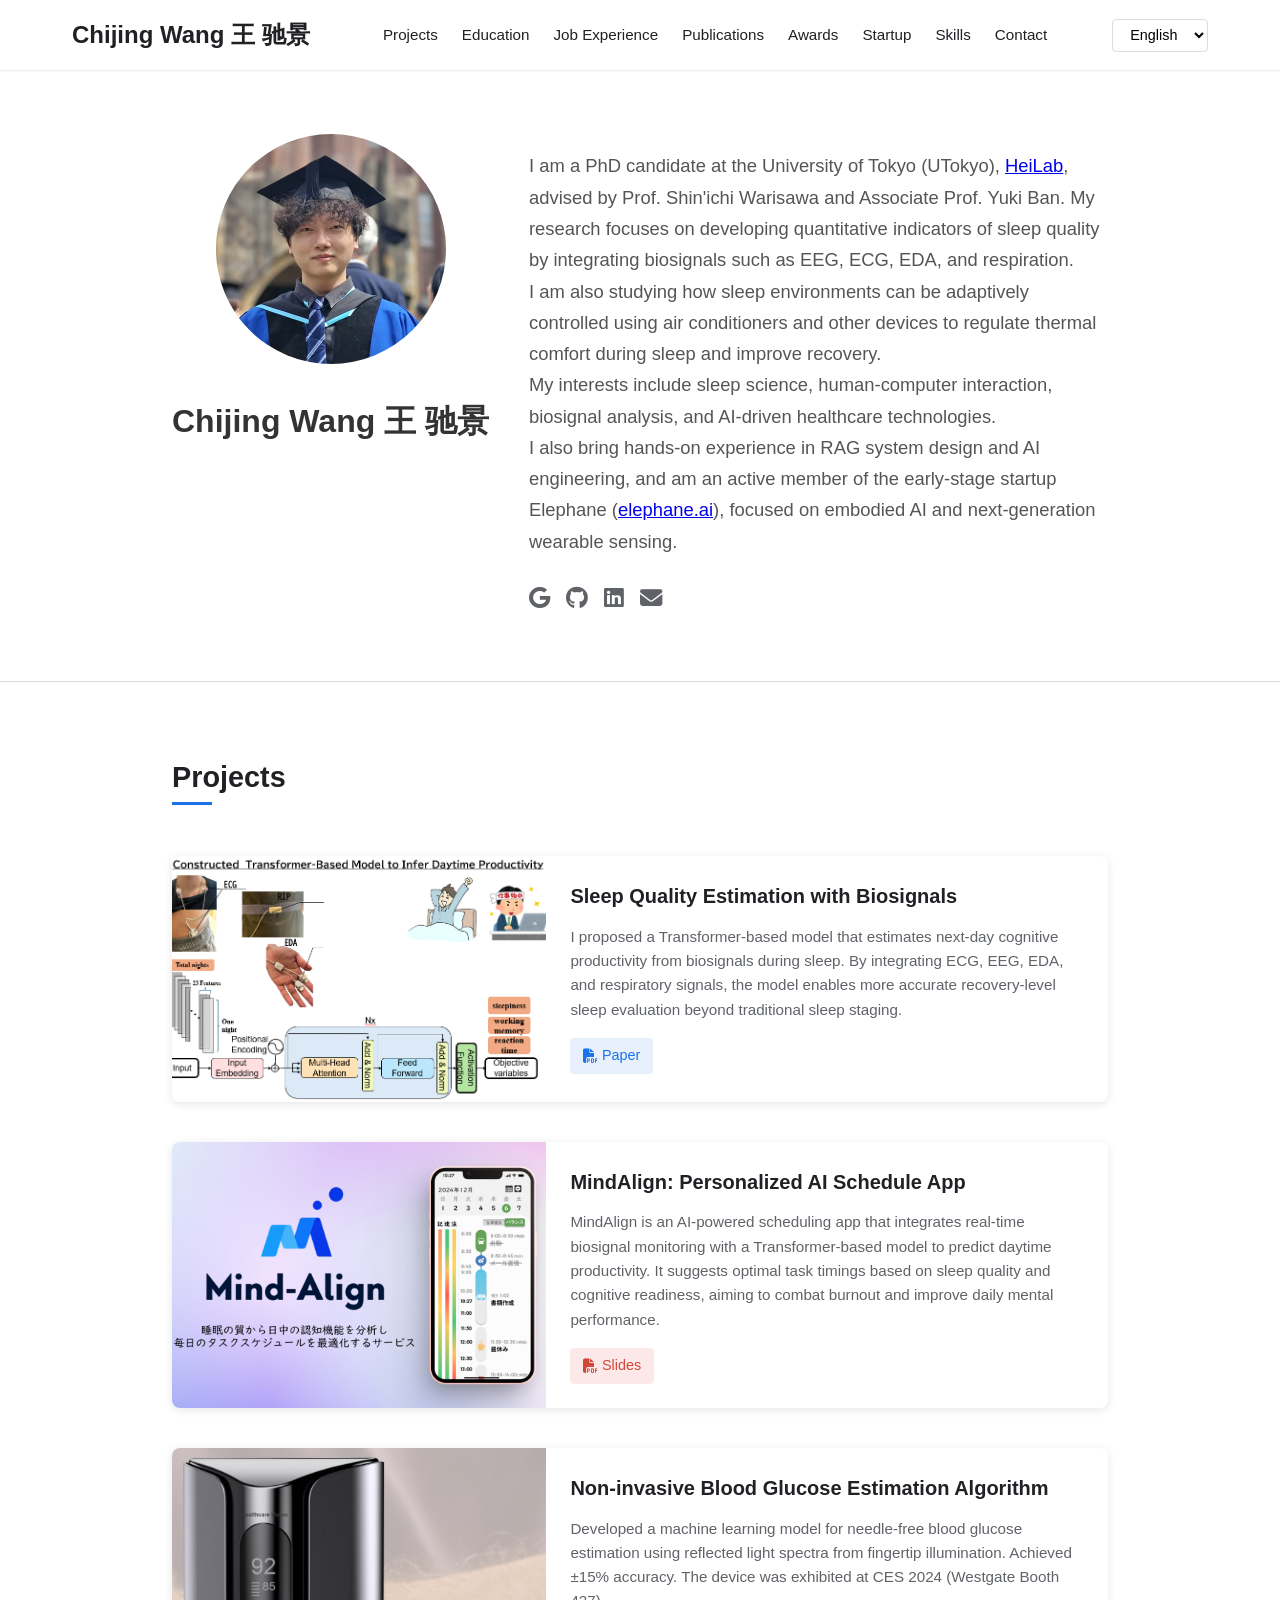
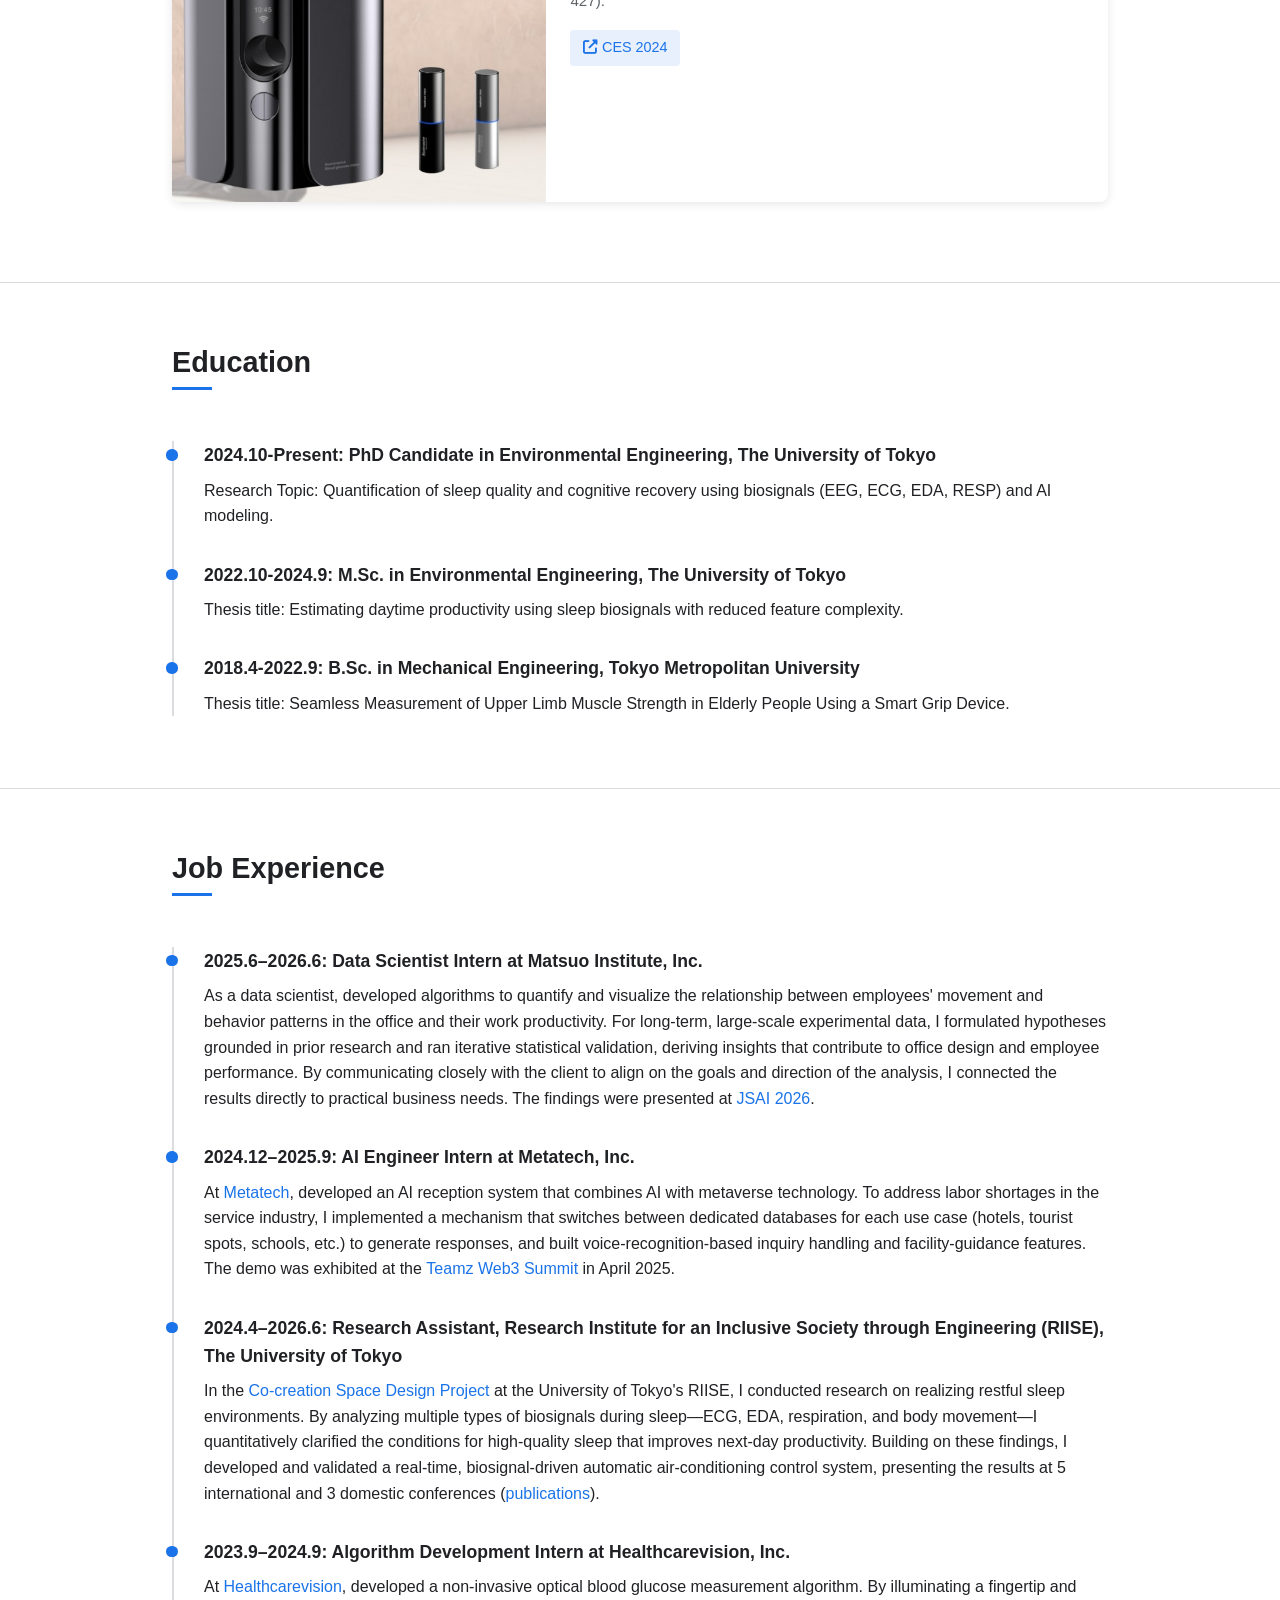
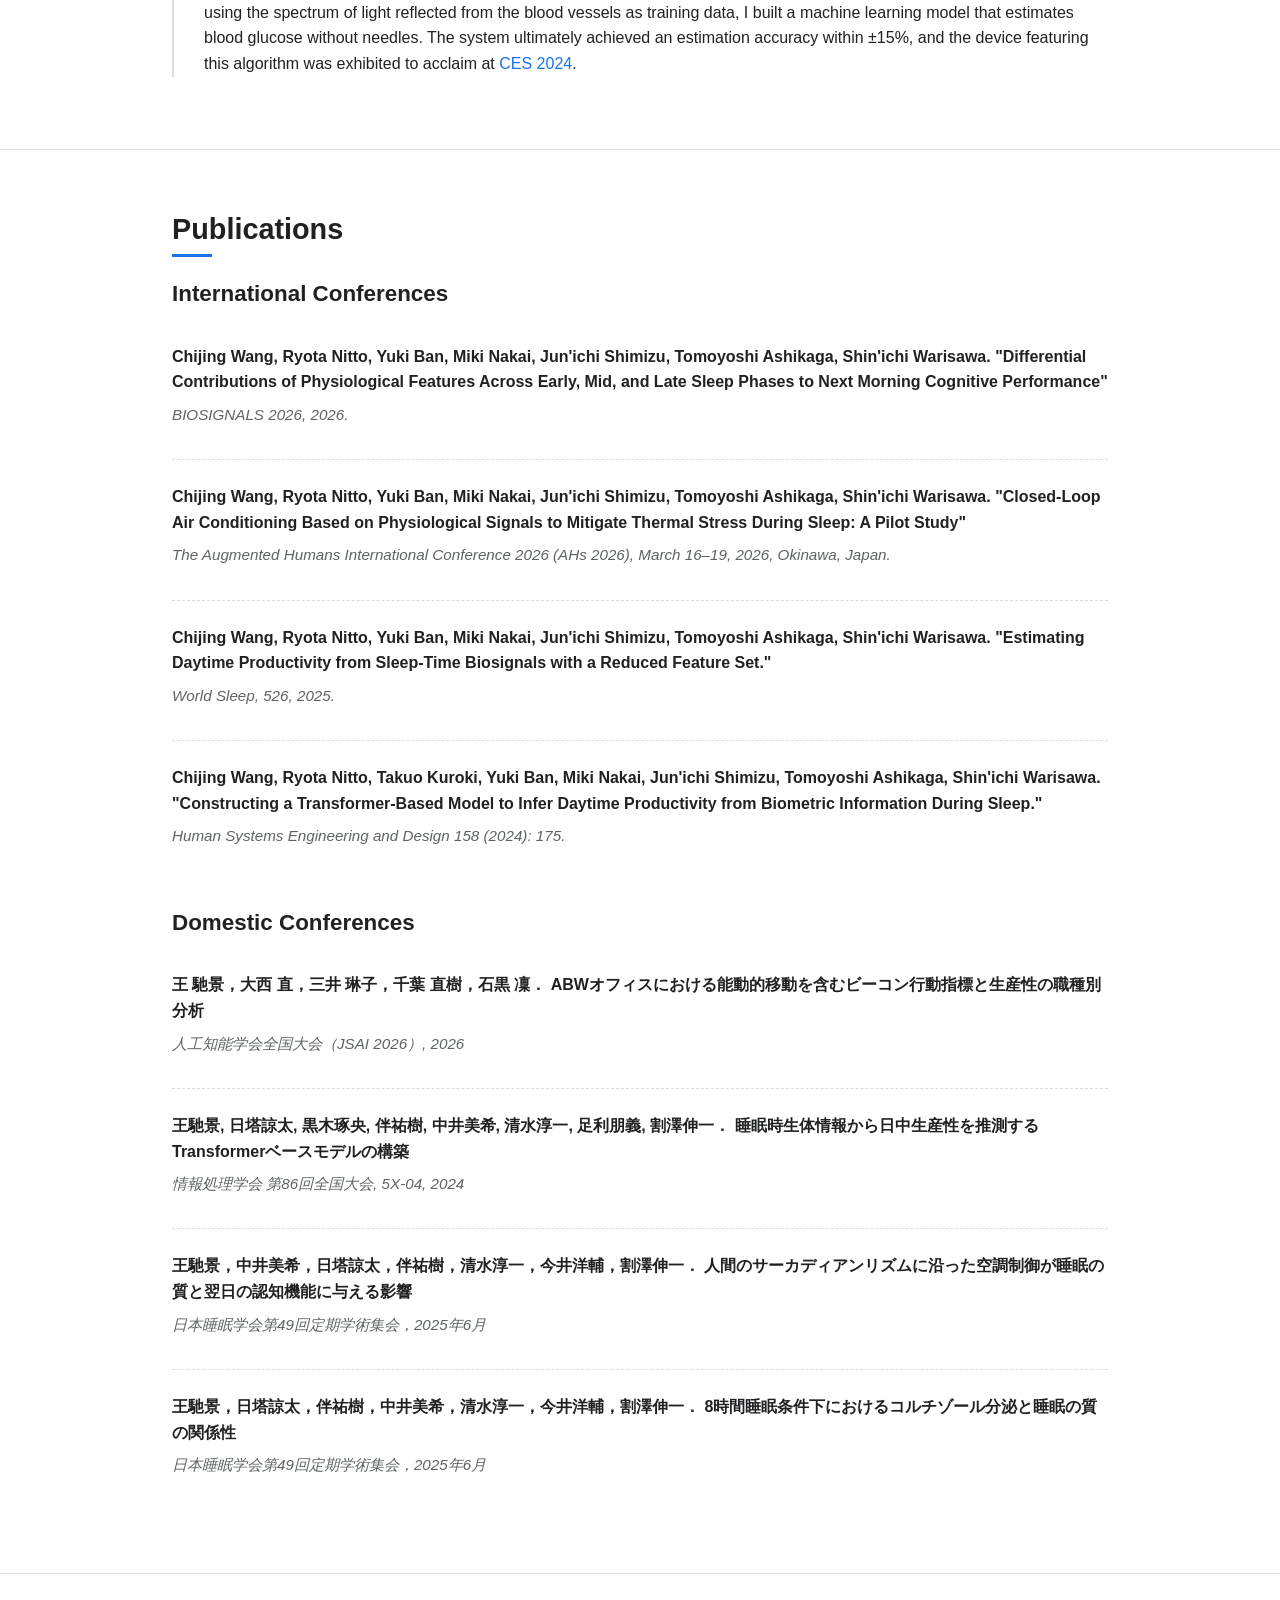
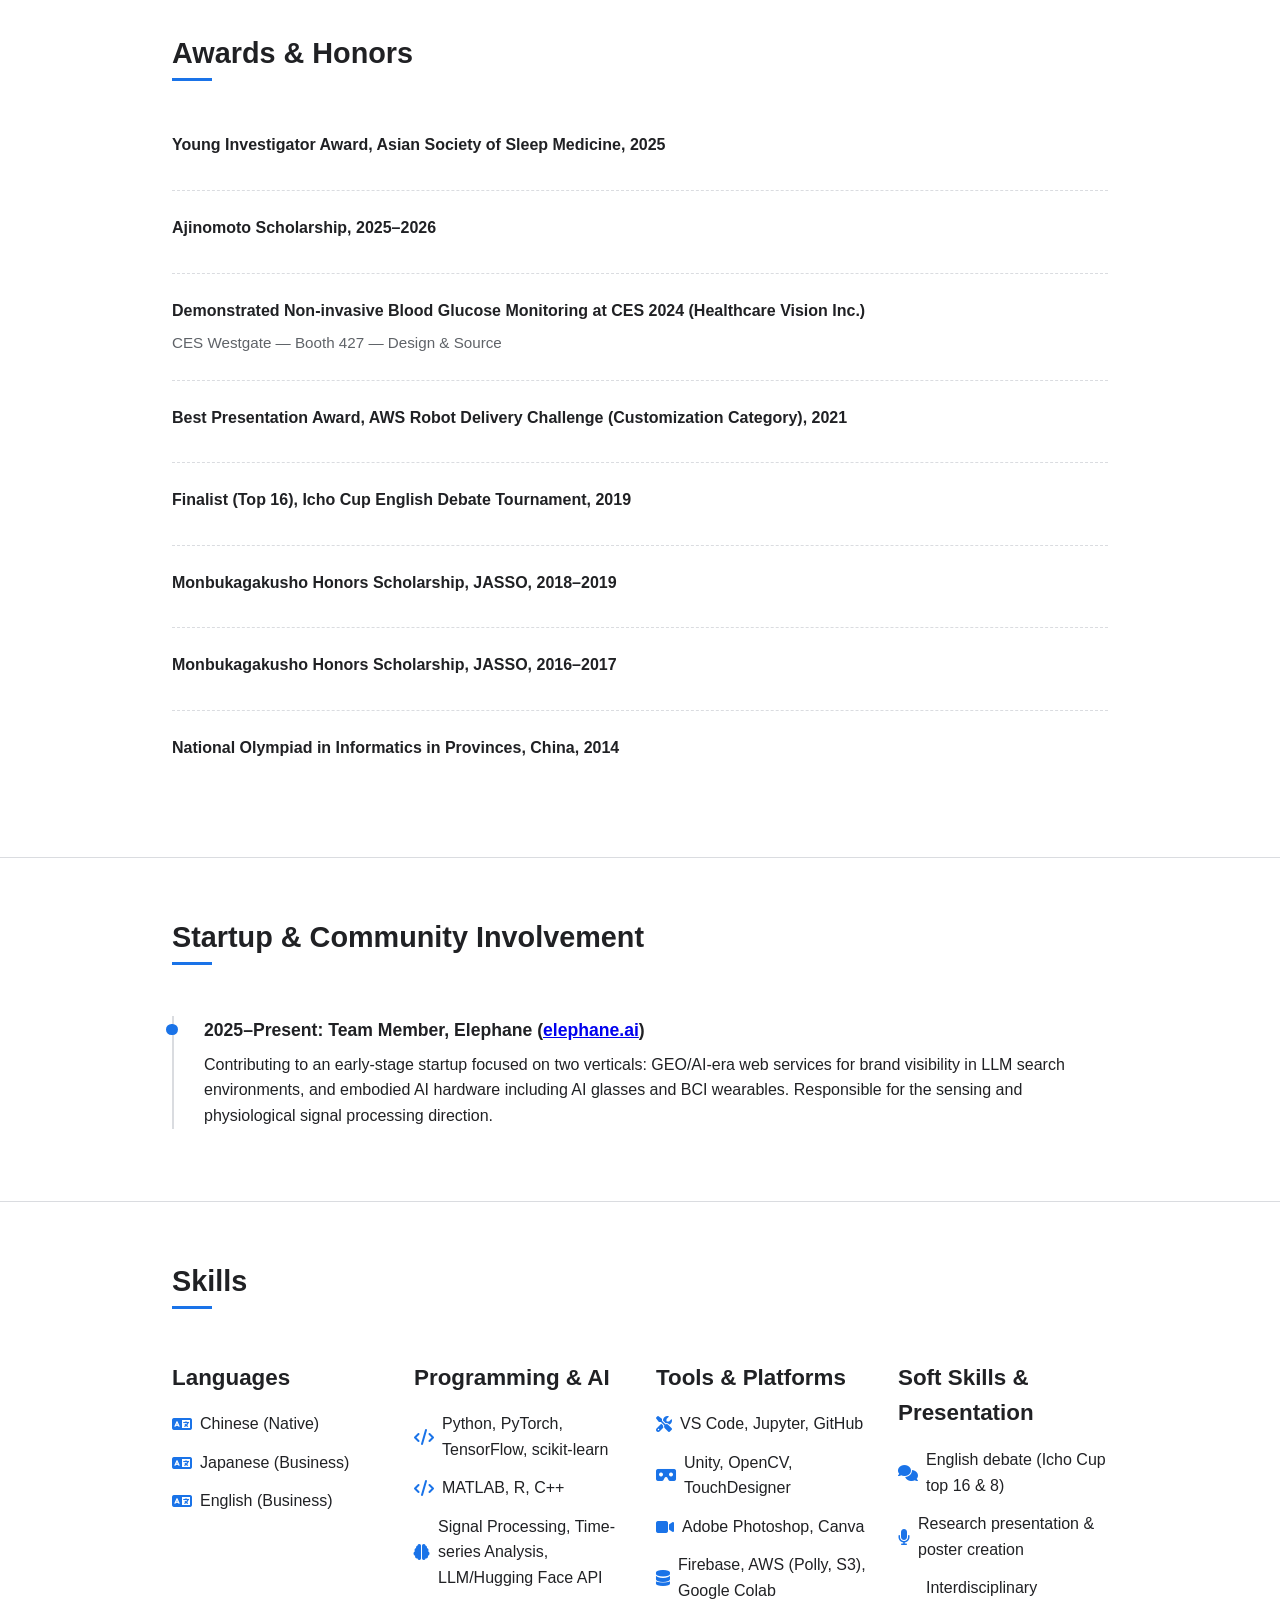
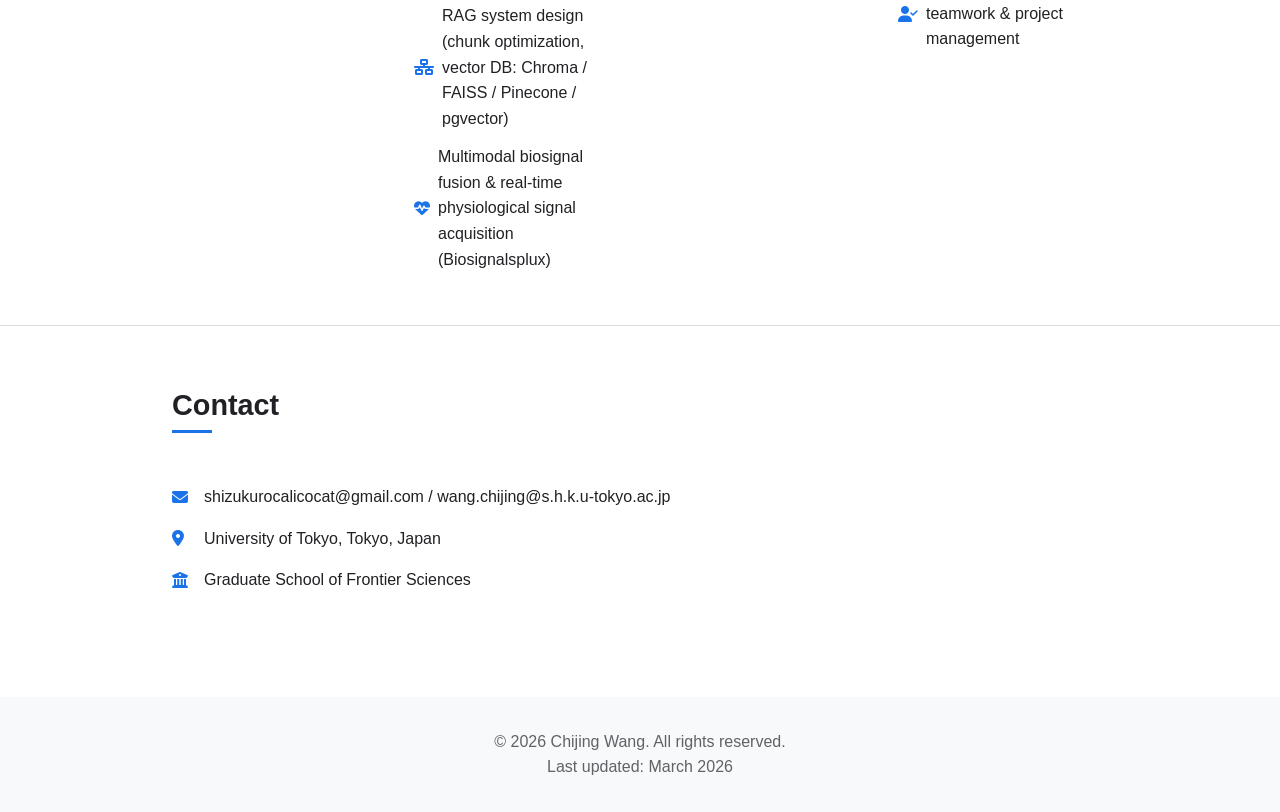
==== index.html @ e7a0add2 "Add analytics, Elephane involvement, and content updates - Add GoatCounter analytics script - Add El" ====
<!DOCTYPE html>
<html lang="en">
<head>
    <meta charset="UTF-8">
    <meta name="viewport" content="width=device-width, initial-scale=1.0">
    <title>Chijing Wang 王 驰景</title>
    <style>
        :root {
            --primary-color: #1a73e8; 
            --secondary-color: #f8f9fa;
            --text-color: #202124;
            --light-text: #5f6368;
            --border-color: #dadce0;
            --accent-color: #1967d2;
            --section-padding: 2.5rem 0;
            --card-shadow: 0 2px 10px rgba(0, 0, 0, 0.1);
        }
        
        * {
            box-sizing: border-box;
            margin: 0;
            padding: 0;
        }
        
        body {
            font-family: 'Segoe UI', Tahoma, Geneva, Verdana, sans-serif;
            line-height: 1.6;
            color: var(--text-color);
            background-color: #ffffff;
            display: flex;
            flex-direction: column;
        }
        header {
            background-color: white;
            box-shadow: 0 1px 2px rgba(0, 0, 0, 0.1);
            position: sticky;
            top: 0;
            z-index: 1000;
            width: 100%;
        }
        
        .header-container {
            display: flex;
            justify-content: space-between;
            align-items: center;
            padding: 1rem 2rem;
            max-width: 1200px;
            margin: 0 auto;
        }
        
        .logo {
            font-size: 1.5rem;
            font-weight: bold;
            color: var(--text-color);
            text-decoration: none;
        }
        
        .nav-links {
            display: flex;
            list-style: none;
        }
        
        .nav-links li {
            margin-left: 1.5rem;
        }
        
        .nav-links a {
            text-decoration: none;
            color: var(--text-color);
            font-weight: 500;
            transition: color 0.3s;
            font-size: 0.95rem;
        }
        
        .nav-links a:hover {
            color: var(--primary-color);
        }
        
        .container {
            max-width: 1000px;
            margin: 0 auto;
            padding: 0 2rem;
        }
        .hero {
            padding: 4rem 0;
            background-color: white;
            margin-bottom: 2rem;
        }
        
        .hero-container {
            display: flex;
            align-items: flex-start;
            gap: 40px;
        }
        
        .hero-left {
            display: flex;
            flex-direction: column;
            align-items: center;
        }
        
        .hero-image {
            width: 230px;
            height: 230px;
            border-radius: 50%;
            object-fit: cover;
            margin-bottom: 1.5rem;
        }
        
        .hero-name {
            font-size: 2rem;
            font-weight: bold;
            color: #333;
            margin-top: 0.5rem;
        }
        
        .hero-right {
            flex: 1;
            padding-top: 1rem;
        }
        
        .hero-text {
            font-size: 1.15rem;
            line-height: 1.7;
            color: #555;
            margin-bottom: 1.5rem;
        }
        
        .social-links {
            display: flex;
            list-style: none;
            margin-top: 1.5rem;
        }
        
        .social-links li {
            margin-right: 1rem;
        }
        
        .social-links a {
            color: var(--light-text);
            font-size: 1.4rem;
            transition: color 0.3s;
        }
        
        .social-links a:hover {
            color: var(--primary-color);
        }
        
        section {
            padding: var(--section-padding);
            margin-bottom: 1rem;
            border-bottom: 1px solid var(--border-color);
            display: block;
            width: 100%;
        }
        
        section:last-child {
            border-bottom: none;
        }
        
        h2 {
            font-size: 1.8rem;
            margin-bottom: 1.5rem;
            color: var(--text-color);
            position: relative;
            display: inline-block;
        }
        
        h2::after {
            content: '';
            position: absolute;
            left: 0;
            bottom: -5px;
            width: 40px;
            height: 3px;
            background-color: var(--primary-color);
        }
        
        h3 {
            font-size: 1.4rem;
            margin-bottom: 1rem;
            color: var(--text-color);
        }
        
        .project-container {
            margin-top: 2rem;
        }
        
        .project-card {
            display: flex;
            margin-bottom: 2.5rem;
            border-radius: 8px;
            overflow: hidden;
            box-shadow: var(--card-shadow);
            background-color: white;
            transition: transform 0.3s, box-shadow 0.3s;
        }
        
        .project-card:hover {
            transform: translateY(-5px);
            box-shadow: 0 5px 15px rgba(0, 0, 0, 0.15);
        }
        
        .project-img-container {
            flex: 0 0 40%;
        }
        
        .project-img {
            width: 100%;
            height: 100%;
            object-fit: cover;
        }
        
        .project-content {
            flex: 1;
            padding: 1.5rem;
        }
        
        .project-title {
            font-size: 1.25rem;
            font-weight: 600;
            margin-bottom: 0.8rem;
            color: var(--text-color);
        }
        
        .project-description {
            margin-bottom: 1rem;
            color: var(--light-text);
            font-size: 0.95rem;
            line-height: 1.6;
        }
        
        .project-links {
            margin-top: 1rem;
            display: flex;
            flex-wrap: wrap;
            gap: 0.8rem;
        }
        
        .project-link-btn {
            display: inline-flex;
            align-items: center;
            padding: 0.4rem 0.8rem;
            border-radius: 4px;
            text-decoration: none;
            font-size: 0.9rem;
            font-weight: 500;
            transition: background-color 0.3s;
        }
        
        .paper-btn {
            background-color: #e8f0fe;
            color: var(--primary-color);
        }
        
        .paper-btn:hover {
            background-color: #d2e3fc;
        }
        
        .video-btn {
            background-color: #fce8e8;
            color: #d14836;
        }
        
        .video-btn:hover {
            background-color: #fad2d2;
        }
        
        .talk-btn {
            background-color: #fff0e0;
            color: #f57c00;
        }
        
        .talk-btn:hover {
            background-color: #ffe0c2;
        }
        
        .project-link-btn i {
            margin-right: 0.3rem;
        }
        
        .timeline {
            position: relative;
            margin: 2rem 0;
        }
        
        .timeline::before {
            content: '';
            position: absolute;
            top: 0;
            left: 0;
            width: 2px;
            height: 100%;
            background-color: var(--border-color);
        }
        
        .timeline-item {
            position: relative;
            padding-left: 2rem;
            margin-bottom: 2rem;
        }
        
        .timeline-item::before {
            content: '';
            position: absolute;
            top: 0.5rem;
            left: -0.35rem;
            width: 0.7rem;
            height: 0.7rem;
            border-radius: 50%;
            background-color: var(--primary-color);
        }
        
        .timeline-degree {
            font-size: 1.1rem;
            font-weight: 600;
            margin-bottom: 0.5rem;
            color: var(--text-color);
        }

        .timeline-item p a {
            color: var(--primary-color);
            text-decoration: none;
            font-weight: 500;
            border-bottom: 1px solid transparent;
            transition: border-color 0.2s ease;
        }

        .timeline-item p a:hover {
            border-bottom-color: var(--primary-color);
        }

        .publications-container {
            margin-top: 2rem;
        }
        
        .publication-item {
            padding-bottom: 1.5rem;
            margin-bottom: 1.5rem;
            border-bottom: 1px dashed var(--border-color);
        }
        
        .publication-item:last-child {
            border-bottom: none;
        }
        
        .publication-title {
            font-weight: 600;
            margin-bottom: 0.5rem;
            color: var(--text-color);
        }
        
        .publication-authors {
            margin-bottom: 0.5rem;
            color: var(--light-text);
            font-size: 0.95rem;
        }
        
        .publication-journal {
            font-style: italic;
            margin-bottom: 0.5rem;
            color: var(--light-text);
            font-size: 0.95rem;
        }
        
        .publication-links a {
            display: inline-flex;
            align-items: center;
            color: var(--primary-color);
            text-decoration: none;
            font-size: 0.9rem;
            margin-right: 1rem;
        }
        
        .awards-container {
            margin-top: 2rem;
        }
        
        .award-item {
            padding-bottom: 1.5rem;
            margin-bottom: 1.5rem;
            border-bottom: 1px dashed var(--border-color);
        }
        
        .award-item:last-child {
            border-bottom: none;
        }
        
        .award-title {
            font-weight: 600;
            margin-bottom: 0.5rem;
            color: var(--text-color);
        }
        
        .award-description {
            color: var(--light-text);
            font-size: 0.95rem;
        }
        
        .skills-container {
            display: flex;
            flex-wrap: wrap;
            gap: 2rem;
            margin-top: 2rem;
        }
        
        .skill-category {
            flex: 1;
            min-width: 200px;
        }
        
        .skill-list {
            list-style: none;
        }
        
        .skill-list li {
            margin-bottom: 0.8rem;
            display: flex;
            align-items: center;
        }
        
        .skill-list i {
            color: var(--primary-color);
            margin-right: 0.5rem;
            font-size: 1rem;
        }
        
        .contact-content {
            display: flex;
            justify-content: flex-start;
            margin-top: 2rem;
        }
        
        .contact-info {
            flex: 1;
        }
        
        .contact-info ul {
            list-style: none;
        }
        
        .contact-info li {
            margin-bottom: 1rem;
            display: flex;
            align-items: center;
        }
        
        .contact-info i {
            width: 24px;
            color: var(--primary-color);
            margin-right: 0.5rem;
        }
        
        .visitor-counter {
            margin-top: 3rem;
            text-align: center;
        }
        
        .visitor-counter h3 {
            margin-bottom: 1rem;
            color: var(--text-color);
        }
        
        #clustrmaps-widget-container {
            transform: scale(0.7);
            transform-origin: center top;
            margin: 0 auto;
            max-width: 300px;
        }
        
        footer {
            background-color: var(--secondary-color);
            padding: 2rem 0;
            text-align: center;
            color: var(--light-text);
            margin-top: 2rem;
        }
        
        .back-to-top {
            position: fixed;
            bottom: 2rem;
            right: 2rem;
            background-color: var(--primary-color);
            color: white;
            width: 40px;
            height: 40px;
            border-radius: 50%;
            display: flex;
            align-items: center;
            justify-content: center;
            text-decoration: none;
            transition: background-color 0.3s;
            opacity: 0;
            visibility: hidden;
        }
        
        .back-to-top.visible {
            opacity: 1;
            visibility: visible;
        }
        
        .back-to-top:hover {
            background-color: var(--accent-color);
        }
        
        .language-switcher {
            margin-left: 1rem;
        }
        
        .language-switcher select {
            padding: 0.4rem 0.8rem;
            border-radius: 4px;
            border: 1px solid var(--border-color);
            background-color: white;
            font-size: 0.9rem;
            outline: none;
        }
        
        [lang="zh"] {
            display: none;
        }
        
        [lang="ja"] {
            display: none;
        }
        
        .lang-zh [lang="en"] {
            display: none;
        }
        
        .lang-zh [lang="ja"] {
            display: none;
        }
        
        .lang-zh [lang="zh"] {
            display: block;
        }
        
        .lang-ja [lang="en"] {
            display: none;
        }
        
        .lang-ja [lang="zh"] {
            display: none;
        }
        
        .lang-ja [lang="ja"] {
            display: block;
        }
        
        @media (max-width: 768px) {
            .header-container {
                flex-direction: column;
                padding: 1rem;
            }
            
            .nav-links {
                margin-top: 1rem;
                flex-wrap: wrap;
                justify-content: center;
            }
            
            .nav-links li {
                margin: 0.3rem 0.5rem;
            }
            
            .hero-container {
                flex-direction: column;
                align-items: center;
            }
            
            .hero-right {
                text-align: center;
            }
            
            .social-links {
                justify-content: center;
            }
            
            .project-card {
                flex-direction: column;
            }
            
            .project-img-container {
                flex: 0 0 auto;
                height: 200px;
            }
            
            .timeline::before {
                left: 0.5rem;
            }
            
            .timeline-item {
                padding-left: 1.5rem;
            }
            
            .skills-container {
                flex-direction: column;
            }
            
            .language-switcher {
                margin-top: 1rem;
            }
        }
    </style>
    <link rel="stylesheet" href="https://cdnjs.cloudflare.com/ajax/libs/font-awesome/6.4.0/css/all.min.css">
</head>
<body>
    <header>
        <div class="header-container">
            <a href="#" class="logo">Chijing Wang 王 驰景</a>
            <ul class="nav-links">
                <li><a href="#projects" lang="en">Projects</a><a href="#projects" lang="ja">研究プロジェクト</a><a href="#projects" lang="zh">研究项目</a></li>
                <li><a href="#education" lang="en">Education</a><a href="#education" lang="ja">教育</a><a href="#education" lang="zh">教育背景</a></li>
                <li><a href="#job" lang="en">Job Experience</a><a href="#job" lang="ja">職歴</a><a href="#job" lang="zh">工作经历</a></li>
                <li><a href="#publications" lang="en">Publications</a><a href="#publications" lang="ja">発表</a><a href="#publications" lang="zh">发表论文</a></li>
                <li><a href="#awards" lang="en">Awards</a><a href="#awards" lang="ja">受賞歴</a><a href="#awards" lang="zh">获奖荣誉</a></li>
                <li><a href="#startup" lang="en">Startup</a><a href="#startup" lang="ja">スタートアップ</a><a href="#startup" lang="zh">创业</a></li>
                <li><a href="#skills" lang="en">Skills</a><a href="#skills" lang="ja">スキル</a><a href="#skills" lang="zh">技能</a></li>
                <li><a href="#contact" lang="en">Contact</a><a href="#contact" lang="ja">連絡先</a><a href="#contact" lang="zh">联系方式</a></li>            
            </ul>
            <div class="language-switcher">
                <select id="langSelect">
                    <option value="en">English</option>
                    <option value="ja">日本語</option>
                    <option value="zh">中文</option>
                </select>
            </div>
        </div>
    </header>
    
    <main>
        <section class="hero">
            <div class="container">
                <div class="hero-container">
                    <div class="hero-left">
                        <img src="self.jpg" alt="Chijing Wang" class="hero-image">
                        <div class="hero-name">Chijing Wang 王 驰景</div>
                    </div>
                    <div class="hero-right">
                        <div class="hero-text" lang="en">
                            <p>I am a PhD candidate at the University of Tokyo (UTokyo), <a href="https://www.lhei.k.u-tokyo.ac.jp/#top" style="text-decoration: underline;">HeiLab</a>, advised by Prof. Shin'ichi Warisawa and Associate Prof. Yuki Ban. My research focuses on developing quantitative indicators of sleep quality by integrating biosignals such as EEG, ECG, EDA, and respiration.</p>
                            <p>I am also studying how sleep environments can be adaptively controlled using air conditioners and other devices to regulate thermal comfort during sleep and improve recovery.</p>
                            <p>My interests include sleep science, human-computer interaction, biosignal analysis, and AI-driven healthcare technologies.</p>
                            <p>I also bring hands-on experience in RAG system design and AI engineering, and am an active member of the early-stage startup Elephane (<a href="https://elephane.ai" target="_blank">elephane.ai</a>), focused on embodied AI and next-generation wearable sensing.</p>
                        </div>
                        
                        <div class="hero-text" lang="ja">
                            <p>東京大学大学院の博士課程に在籍しており，割澤伸一教授の指導のもと，脳波・心電・皮膚電位・呼吸などの生体情報を用いた睡眠の質の定量評価指標の開発に取り組んでいます．</p>
                            <p>加えて，睡眠中の温熱快適性と回復を高めることを目的として，空調などの睡眠環境機器を用いた適応的な睡眠環境制御についても研究しています．</p>
                            <p>研究分野：睡眠科学，ヒューマンコンピュータインタラクション，生体信号解析，AI医療技術</p>
                            <p>RAGシステムの設計・実装やAIエンジニアリングの実務経験も持ち、具身AIと次世代ウェアラブルセンシングに取り組むスタートアップElephane（<a href="https://elephane.ai" target="_blank">elephane.ai</a>）のチームメンバーとして活動しています。</p>
                        </div>
                        
                        <div class="hero-text" lang="zh">
                            <p>我是东京大学博士生，在割澤伸一教授指导下进行研究。我的研究旨在通过脑电、心电、皮肤电反应与呼吸等多模态生理信号，开发用于量化睡眠质量的指标。</p>
                            <p>此外，我也在研究如何利用空调等睡眠环境设备，对睡眠过程中的热舒适环境进行自适应调节，从而改善睡眠质量与恢复效果。</p>
                            <p>研究方向包括睡眠科学、人机交互、生物信号分析，以及AI在医疗健康领域的应用。</p>
                            <p>我同时具备RAG系统设计与AI工程的实践经验，并作为团队成员参与具身AI与新一代可穿戴感知方向的初创公司Elephane（<a href="https://elephane.ai" target="_blank">elephane.ai</a>）的早期建设。</p>
                        </div>
                        
                        <ul class="social-links">
                            <li><a href="https://scholar.google.com/citations?user=DMzbiOwAAAAJ&hl=ja"><i class="fab fa-google"></i></a></li>
                            <li><a href="https://github.com/ChijingWang"><i class="fab fa-github"></i></a></li>
                            <li><a href="https://www.linkedin.com/in/%E9%A6%B3%E6%99%AF-%E7%8E%8B-58b942285/"><i class="fab fa-linkedin"></i></a></li>
                            <li><a href="mailto:shizukurocalicocat@gmail.com"><i class="fas fa-envelope"></i></a></li>
                        </ul>
                    </div>
                </div>
            </div>
        </section>
        
        <section id="projects">
            <div class="container">
                <h2 lang="en">Projects</h2>
                <h2 lang="ja">研究プロジェクト</h2>
                <h2 lang="zh">研究项目</h2>
                
                <div class="project-container">
                    <div class="project-card">
                        <div class="project-img-container">
                            <img src="Sleep model.png" alt="Sleep Quality Estimation" class="project-img">
                        </div>
                        <div class="project-content">
                            <div class="project-title" lang="en">Sleep Quality Estimation with Biosignals</div>
                            <div class="project-title" lang="ja">生体信号を用いた睡眠の質推定</div>
                            <div class="project-title" lang="zh">基于生理信号的睡眠质量推定</div>
                            <div class="project-description" lang="en">
                                I proposed a Transformer-based model that estimates next-day cognitive productivity from biosignals during sleep. By integrating ECG, EEG, EDA, and respiratory signals, the model enables more accurate recovery-level sleep evaluation beyond traditional sleep staging.
                            </div>
                            <div class="project-description" lang="ja">
                                睡眠中のECG、EEG、EDA、呼吸信号を統合し、翌日の認知的生産性を予測するTransformerベースのモデルを提案しました。このモデルにより、従来の睡眠ステージ判定を超えた、より正確な回復レベルの睡眠評価が可能になります。
                            </div>
                            <div class="project-description" lang="zh">
                                我提出了一种基于Transformer的模型，利用睡眠期间记录的ECG、EEG、EDA和呼吸信号，来预测次日的认知生产力，从而实现比传统睡眠分期更精确的恢复程度评估。
                            </div>
                            <div class="project-links">
                                <a href="https://openaccess.cms-conferences.org/publications/book/978-1-964867-34-2/article/978-1-964867-34-2_18" class="project-link-btn paper-btn">
                                    <i class="fas fa-file-pdf"></i> <span lang="en">Paper</span><span lang="ja">論文</span><span lang="zh">论文</span>
                                </a>
                            </div>
                        </div>
                    </div>
                    
                    <div class="project-card">
                        <div class="project-img-container">
                            <img src="mind Align.png" alt="MindAlign App" class="project-img">
                        </div>
                        <div class="project-content">
                            <div class="project-title" lang="en">MindAlign: Personalized AI Schedule App</div>
                            <div class="project-title" lang="ja">MindAlign：パーソナライズAIスケジュールアプリ</div>
                            <div class="project-title" lang="zh">MindAlign：个性化 AI 日程管理应用</div>
                            <div class="project-description" lang="en">
                                MindAlign is an AI-powered scheduling app that integrates real-time biosignal monitoring with a Transformer-based model to predict daytime productivity. It suggests optimal task timings based on sleep quality and cognitive readiness, aiming to combat burnout and improve daily mental performance.
                            </div>
                            <div class="project-description" lang="ja">
                                MindAlignは、リアルタイムの生体データと睡眠の質に基づいて、タスクの最適なタイミングを提案するAIスケジュールアプリです。Transformerモデルにより、集中力・記憶力・反応速度などの変化を予測し、バーンアウト防止と日中のパフォーマンス向上を目指します。
                            </div>
                            <div class="project-description" lang="zh">
                                MindAlign 是一款结合实时生理信号监测与 Transformer 模型的智能日程管理应用。通过预测白天的认知表现，帮助用户根据睡眠质量安排最合适的任务时段，有效缓解过劳问题，并提升每日的工作效率与心理状态。
                            </div>
                            <div class="project-links">
                                <a href="https://www.canva.com/design/DAGTQ9t61QY/YfechPAbWa7xj7GAlExYrg/view?utm_content=DAGTQ9t61QY&utm_campaign=designshare&utm_medium=link&utm_source=viewer" class="project-link-btn video-btn" target="_blank">
                                    <i class="fas fa-file-pdf"></i> <span lang="en">Slides</span><span lang="ja">スライド</span><span lang="zh">展示</span>
                                </a>
                            </div>
                        </div>
                    </div>

                    <div class="project-card">
                        <div class="project-img-container">
                            <img src="healthcarevision.png" alt="Blood Glucose Monitoring" class="project-img">
                        </div>
                        <div class="project-content">
                            <div class="project-title" lang="en">Non-invasive Blood Glucose Estimation Algorithm</div>
                            <div class="project-title" lang="ja">非侵襲型血糖値推定アルゴリズム</div>
                            <div class="project-title" lang="zh">非侵入式血糖估计算法</div>
                            <div class="project-description" lang="en">
                                Developed a machine learning model for needle-free blood glucose estimation using reflected light spectra from fingertip illumination. Achieved ±15% accuracy. The device was exhibited at CES 2024 (Westgate Booth 427).
                            </div>
                            <div class="project-description" lang="ja">
                                指先への光照射により得られた反射光スペクトルを用いた針不要の血糖値推定機械学習モデルを開発しました。推定精度±15%以内を達成し、このデバイスはCES 2024（Westgateブース427）にて展示されました。
                            </div>
                            <div class="project-description" lang="zh">
                                开发了一种利用手指照射反射光谱进行无针血糖估计的机器学习模型，达到±15%的估计精度。该设备在CES 2024（Westgate展位427）上展出。
                            </div>
                            <div class="project-links">
                                <a href="https://www.medicaldesignandoutsourcing.com/ces-2024-medical-technologies-you-need-to-know/" class="project-link-btn paper-btn" target="_blank">
                                    <i class="fas fa-external-link-alt"></i> <span lang="en">CES 2024</span><span lang="ja">CES 2024</span><span lang="zh">CES 2024</span>
                                </a>
                            </div>
                        </div>
                    </div>
                </div>
            </div>
        </section>

        <section id="education">
            <div class="container">
                <h2 lang="en">Education</h2>
                <h2 lang="ja">学歴</h2>
                <h2 lang="zh">教育背景</h2>

                <div class="timeline">
                    <div class="timeline-item">
                        <div class="timeline-degree" lang="en">2024.10-Present: PhD Candidate in Environmental Engineering, The University of Tokyo</div>
                        <div class="timeline-degree" lang="ja">2024.10-現在: 博士後期課程、環境工学、東京大学</div>
                        <div class="timeline-degree" lang="zh">2024.10-至今: 博士在读，环境工程，东京大学</div>
                        <p lang="en">Research Topic: Quantification of sleep quality and cognitive recovery using biosignals (EEG, ECG, EDA, RESP) and AI modeling.</p>
                        <p lang="ja">研究テーマ：睡眠中の生体信号（脳波・心電・皮膚電位・呼吸）を用いた心身回復の可視化とAIモデルによる睡眠質の定量化。</p>
                        <p lang="zh">研究方向：利用生理信号（脑电、心电、皮肤电、呼吸）与AI建模对睡眠质量与心身恢复进行定量研究。</p>
                    </div>
                    
                    <div class="timeline-item">
                        <div class="timeline-degree" lang="en">2022.10-2024.9: M.Sc. in Environmental Engineering, The University of Tokyo</div>
                        <div class="timeline-degree" lang="ja">2022.10-2024.9: 修士、環境工学、東京大学</div>
                        <div class="timeline-degree" lang="zh">2022.10-2024.9: 硕士，环境工程，东京大学</div>
                        <p lang="en">Thesis title: Estimating daytime productivity using sleep biosignals with reduced feature complexity.</p>
                        <p lang="ja">論文タイトル：特徴量数を削減した睡眠時生体情報による日中生産性の推定。</p>
                        <p lang="zh">论文题目：基于特征量简化的睡眠生理信号预测日间生产力。</p>
                    </div>
                    
                    <div class="timeline-item">
                        <div class="timeline-degree" lang="en">2018.4-2022.9: B.Sc. in Mechanical Engineering, Tokyo Metropolitan University</div>
                        <div class="timeline-degree" lang="ja">2018.4-2022.9: 学士、機械工学、東京都立大学</div>
                        <div class="timeline-degree" lang="zh">2018.4-2022.9: 学士，机械工程，东京都立大学</div>
                        <p lang="en">Thesis title: Seamless Measurement of Upper Limb Muscle Strength in Elderly People Using a Smart Grip Device.</p>
                        <p lang="ja">卒業論文：スマートハンドルデバイスを用いた高齢者の上肢筋力のシームレスな測定手法。</p>
                        <p lang="zh">毕业论文：基于智能手柄设备的老年人上肢肌肉力量无缝测量方法研究。</p>
                    </div>
                </div>
            </div>
        </section>

        <section id="job">
            <div class="container">
                <h2 lang="en">Job Experience</h2>
                <h2 lang="ja">職歴</h2>
                <h2 lang="zh">工作经历</h2>

                <div class="timeline">

                    <div class="timeline-item">
                        <div class="timeline-degree" lang="en">2025.6–2026.6: Data Scientist Intern at Matsuo Institute, Inc.</div>
                        <div class="timeline-degree" lang="ja">2025.6–2026.6: 株式会社松尾研究所 データサイエンティスト インターン</div>
                        <div class="timeline-degree" lang="zh">2025.6–2026.6：松尾研究所 数据科学家 实习生</div>
                        <p lang="en">As a data scientist, developed algorithms to quantify and visualize the relationship between employees' movement and behavior patterns in the office and their work productivity. For long-term, large-scale experimental data, I formulated hypotheses grounded in prior research and ran iterative statistical validation, deriving insights that contribute to office design and employee performance. By communicating closely with the client to align on the goals and direction of the analysis, I connected the results directly to practical business needs. The findings were presented at <a href="https://pub.confit.atlas.jp/ja/event/jsai2026/presentation/1F5-OS-10c-02" target="_blank">JSAI 2026</a>.</p>
                        <p lang="ja">株式会社松尾研究所にて、データサイエンティストとして、オフィス内の従業員の移動・行動パターンと業務生産性の関係を定量化・可視化するアルゴリズムの開発に従事しました。長期間・大規模な実験データに対して先行研究をもとに仮説を立案し、統計的検証を繰り返すことで、オフィス設計および従業員のパフォーマンス向上に貢献する知見を導出しました。クライアントと密にコミュニケーションを取り、分析の目的・方向性について認識を合わせながら進めることで、成果を実務ニーズに直結させました。成果は<a href="https://pub.confit.atlas.jp/ja/event/jsai2026/presentation/1F5-OS-10c-02" target="_blank">JSAI2026</a>にて発表しました。</p>
                        <p lang="zh">在株式会社松尾研究所担任数据科学家，从事将办公室内员工的移动·行为模式与工作生产力关系进行量化与可视化的算法开发。针对长期、大规模的实验数据，基于先行研究提出假设并反复进行统计验证，导出有助于办公空间设计与员工绩效提升的洞见。通过与客户密切沟通、对齐分析的目的与方向，使成果直接对接实务需求。成果在 <a href="https://pub.confit.atlas.jp/ja/event/jsai2026/presentation/1F5-OS-10c-02" target="_blank">JSAI2026</a> 上发表。</p>
                    </div>

                    <div class="timeline-item">
                        <div class="timeline-degree" lang="en">2024.12–2025.9: AI Engineer Intern at Metatech, Inc.</div>
                        <div class="timeline-degree" lang="ja">2024.12–2025.9: 株式会社metatech AIエンジニア インターン</div>
                        <div class="timeline-degree" lang="zh">2024.12–2025.9：metatech AI工程师 实习生</div>
                        <p lang="en">At <a href="https://www.metatechjp.com/" target="_blank">Metatech</a>, developed an AI reception system that combines AI with metaverse technology. To address labor shortages in the service industry, I implemented a mechanism that switches between dedicated databases for each use case (hotels, tourist spots, schools, etc.) to generate responses, and built voice-recognition-based inquiry handling and facility-guidance features. The demo was exhibited at the <a href="https://web3.teamz.co.jp/teamz-web3-summit-2025-shutten-sha" target="_blank">Teamz Web3 Summit</a> in April 2025.</p>
                        <p lang="ja"><a href="https://www.metatechjp.com/" target="_blank">株式会社metatech</a>にて、AIとメタバース技術を組み合わせたAIレセプション（AI受付システム）の開発に取り組みました。サービス業界における人手不足に対応するため、利用シーン（ホテル・観光地・学校など）ごとに専用データベースを切り替えて応答する仕組みを実装し、音声認識による問い合わせ対応・施設案内機能を構築しました。デモ版は2025年4月の<a href="https://web3.teamz.co.jp/teamz-web3-summit-2025-shutten-sha" target="_blank">Teamz Web3 Summit</a>にて展示しました。</p>
                        <p lang="zh">在 <a href="https://www.metatechjp.com/" target="_blank">metatech</a> 从事结合AI与元宇宙技术的AI接待系统（AI前台）开发。为应对服务行业的人手短缺，实现了按使用场景（酒店、景区、学校等）切换专用数据库进行应答的机制，并构建了基于语音识别的咨询应答与设施引导功能。演示版于2025年4月的 <a href="https://web3.teamz.co.jp/teamz-web3-summit-2025-shutten-sha" target="_blank">Teamz Web3 Summit</a> 展出。</p>
                    </div>

                    <div class="timeline-item">
                        <div class="timeline-degree" lang="en">2024.4–2026.6: Research Assistant, Research Institute for an Inclusive Society through Engineering (RIISE), The University of Tokyo</div>
                        <div class="timeline-degree" lang="ja">2024.4–2026.6: 東京大学 インクルーシブ工学連携研究機構（RIISE）共創空間デザインプロジェクト 研究補佐</div>
                        <div class="timeline-degree" lang="zh">2024.4–2026.6：东京大学 包容性工学协同研究机构（RIISE）「共创空间设计」项目 研究助理</div>
                        <p lang="en">In the <a href="https://www.riise.u-tokyo.ac.jp/research_programs/sdc/" target="_blank">Co-creation Space Design Project</a> at the University of Tokyo's RIISE, I conducted research on realizing restful sleep environments. By analyzing multiple types of biosignals during sleep—ECG, EDA, respiration, and body movement—I quantitatively clarified the conditions for high-quality sleep that improves next-day productivity. Building on these findings, I developed and validated a real-time, biosignal-driven automatic air-conditioning control system, presenting the results at 5 international and 3 domestic conferences (<a href="https://www.riise.u-tokyo.ac.jp/research_programs/sdc/publications" target="_blank">publications</a>).</p>
                        <p lang="ja">東京大学 インクルーシブ工学連携研究機構（RIISE）<a href="https://www.riise.u-tokyo.ac.jp/research_programs/sdc/" target="_blank">共創空間デザインプロジェクト</a>にて、研究補佐として快眠環境の実現に関する研究に従事しました。睡眠中の心電・皮膚電位・呼吸・体動といった多種類の生体信号を解析し、翌日の生産性向上につながる良質な睡眠の条件を定量的に解明しました。さらに、その知見に基づいてリアルタイム生体情報を用いたエアコン自動制御システムを構築・効果検証し、国際学会5件・国内学会3件にて成果を<a href="https://www.riise.u-tokyo.ac.jp/research_programs/sdc/publications" target="_blank">発表</a>しました。</p>
                        <p lang="zh">在东京大学 包容性工学协同研究机构（RIISE）<a href="https://www.riise.u-tokyo.ac.jp/research_programs/sdc/" target="_blank">「共创空间设计」项目</a>中担任研究助理，从事舒适睡眠环境实现的研究。通过分析睡眠中的心电、皮肤电位、呼吸、体动等多种生理信号，定量阐明了有助于提升次日生产力的优质睡眠条件。并基于这些发现构建并验证了利用实时生理信息的空调自动控制系统，成果在5场国际会议与3场国内会议上<a href="https://www.riise.u-tokyo.ac.jp/research_programs/sdc/publications" target="_blank">发表</a>。</p>
                    </div>

                    <div class="timeline-item">
                        <div class="timeline-degree" lang="en">2023.9–2024.9: Algorithm Development Intern at Healthcarevision, Inc.</div>
                        <div class="timeline-degree" lang="ja">2023.9–2024.9: 株式会社Healthcarevision アルゴリズム開発インターン</div>
                        <div class="timeline-degree" lang="zh">2023.9–2024.9：Healthcarevision 算法开发 实习生</div>
                        <p lang="en">At <a href="https://www.healthcarevision.net/" target="_blank">Healthcarevision</a>, developed a non-invasive optical blood glucose measurement algorithm. By illuminating a fingertip and using the spectrum of light reflected from the blood vessels as training data, I built a machine learning model that estimates blood glucose without needles. The system ultimately achieved an estimation accuracy within ±15%, and the device featuring this algorithm was exhibited to acclaim at <a href="https://www.medicaldesignandoutsourcing.com/ces-2024-medical-technologies-you-need-to-know/" target="_blank">CES 2024</a>.</p>
                        <p lang="ja"><a href="https://www.healthcarevision.net/" target="_blank">株式会社Healthcarevision</a>にて、非侵襲的光学式血糖値計測アルゴリズムの開発に従事しました。指に光を照射し、血管からの反射光スペクトルを学習データとして機械学習モデルを構築することで、針を刺さずに血糖値を推定するシステムを実現しました。最終的に±15%以内の推定精度を達成し、本アルゴリズムを搭載したデバイスは2024年の<a href="https://www.medicaldesignandoutsourcing.com/ces-2024-medical-technologies-you-need-to-know/" target="_blank">CES</a>にて展示・好評を博しました。</p>
                        <p lang="zh">在 <a href="https://www.healthcarevision.net/" target="_blank">Healthcarevision</a> 从事非侵入式光学血糖测量算法开发。通过向手指照射光线，将血管反射光谱作为训练数据构建机器学习模型，实现无需针刺的血糖估计。最终达到±15%以内的估计精度，搭载该算法的设备在2024年的 <a href="https://www.medicaldesignandoutsourcing.com/ces-2024-medical-technologies-you-need-to-know/" target="_blank">CES</a> 上展出并广受好评。</p>
                    </div>

                </div>
            </div>
        </section>

        <section id="publications">
            <div class="container">
                <h2 lang="en">Publications</h2>
                <h2 lang="ja">発表</h2>
                <h2 lang="zh">发表论文</h2>
        
                <h3 lang="en">International Conferences</h3>
                <h3 lang="ja">国際会議</h3>
                <h3 lang="zh">国际会议</h3>
        
                <div class="publications-container">
                    <div class="publication-item">
                        <div class="publication-title">
                            Chijing Wang, Ryota Nitto, Yuki Ban, Miki Nakai, Jun'ichi Shimizu, Tomoyoshi Ashikaga, Shin'ichi Warisawa.
                            "Differential Contributions of Physiological Features Across Early, Mid, and Late Sleep Phases to Next Morning Cognitive Performance"
                        </div>
                        <div class="publication-journal">
                            <em>BIOSIGNALS 2026, 2026.</em>
                        </div>
                    </div>
                    <div class="publication-item">
                        <div class="publication-title">
                            Chijing Wang, Ryota Nitto, Yuki Ban, Miki Nakai, Jun'ichi Shimizu, Tomoyoshi Ashikaga, Shin'ichi Warisawa.
                            "Closed-Loop Air Conditioning Based on Physiological Signals to Mitigate Thermal Stress During Sleep: A Pilot Study"
                        </div>
                        <div class="publication-journal">
                            <em>The Augmented Humans International Conference 2026 (AHs 2026), March 16–19, 2026, Okinawa, Japan.</em>
                        </div>
                    </div>
                    <div class="publication-item">
                        <div class="publication-title">
                            Chijing Wang, Ryota Nitto, Yuki Ban, Miki Nakai, Jun'ichi Shimizu, Tomoyoshi Ashikaga, Shin'ichi Warisawa. 
                            "Estimating Daytime Productivity from Sleep-Time Biosignals with a Reduced Feature Set."
                        </div>
                        <div class="publication-journal">
                            <em>World Sleep, 526, 2025.</em> 
                        </div>
                    </div>
                    <div class="publication-item">
                        <div class="publication-title">
                            Chijing Wang, Ryota Nitto, Takuo Kuroki, Yuki Ban, Miki Nakai, Jun'ichi Shimizu, Tomoyoshi Ashikaga, Shin'ichi Warisawa. 
                            "Constructing a Transformer-Based Model to Infer Daytime Productivity from Biometric Information During Sleep."
                        </div>
                        <div class="publication-journal">
                            <em>Human Systems Engineering and Design 158 (2024): 175.</em> 
                        </div>
                    </div>
                </div>
        
                <h3 lang="en">Domestic Conferences</h3>
                <h3 lang="ja">国内会議</h3>
                <h3 lang="zh">国内会议</h3>
        
                <div class="publications-container">
                    <div class="publication-item">
                        <div class="publication-title">
                            王 馳景，大西 直，三井 琳子，千葉 直樹，石黒 凜．
                            ABWオフィスにおける能動的移動を含むビーコン行動指標と生産性の職種別分析
                        </div>
                        <div class="publication-journal">
                            人工知能学会全国大会（JSAI 2026）, 2026
                        </div>
                    </div>
                    <div class="publication-item">
                        <div class="publication-title">
                            王馳景, 日塔諒太, 黒木琢央, 伴祐樹, 中井美希, 清水淳一, 足利朋義, 割澤伸一．
                            睡眠時生体情報から日中生産性を推測するTransformerベースモデルの構築
                        </div>
                        <div class="publication-journal">
                            情報処理学会 第86回全国大会, 5X-04, 2024
                        </div>
                    </div>
        
                    <div class="publication-item">
                        <div class="publication-title">
                            王馳景，中井美希，日塔諒太，伴祐樹，清水淳一，今井洋輔，割澤伸一．
                            人間のサーカディアンリズムに沿った空調制御が睡眠の質と翌日の認知機能に与える影響
                        </div>
                        <div class="publication-journal">
                            日本睡眠学会第49回定期学術集会，2025年6月
                        </div>
                    </div>
        
                    <div class="publication-item">
                        <div class="publication-title">
                            王馳景，日塔諒太，伴祐樹，中井美希，清水淳一，今井洋輔，割澤伸一．
                            8時間睡眠条件下におけるコルチゾール分泌と睡眠の質の関係性
                        </div>
                        <div class="publication-journal">
                            日本睡眠学会第49回定期学術集会，2025年6月
                        </div>
                    </div>
                </div>
            </div>
        </section>

                                
                                
        <section id="awards">
            <div class="container">
                <h2 lang="en">Awards & Honors</h2>
                <h2 lang="ja">受賞歴</h2>
                <h2 lang="zh">获奖荣誉</h2>
        
                <div class="awards-container">
                    <div class="award-item">
                        <div class="award-title" lang="en">Young Investigator Award, Asian Society of Sleep Medicine, 2025</div>
                        <div class="award-title" lang="ja">若手研究者奨励賞, アジア睡眠学会, 2025</div>
                        <div class="award-title" lang="zh">青年研究者奖, 亚洲睡眠医学会, 2025</div>
                    </div>
                    <div class="award-item">
                        <div class="award-title" lang="en">Ajinomoto Scholarship, 2025–2026</div>
                        <div class="award-title" lang="ja">味の素奨学金, 味の素奨学会, 2025–2026</div>
                        <div class="award-title" lang="zh">味之素奖学金, 味之素奖学会, 2025–2026</div>
                    </div>

                    <div class="award-item">
                        <div class="award-title" lang="en">Demonstrated Non-invasive Blood Glucose Monitoring at CES 2024 (Healthcare Vision Inc.)</div>
                        <div class="award-title" lang="ja">CES 2024にて非侵襲型血糖値モニタリングデバイスを発表（Healthcare Vision社）</div>
                        <div class="award-title" lang="zh">在CES 2024展示非侵入式血糖监测设备（Healthcare Vision公司）</div>
                        <div class="award-description" lang="en">CES Westgate — Booth 427 — Design & Source</div>
                        <div class="award-description" lang="ja">CES Westgate — ブース427 — Design & Source</div>
                        <div class="award-description" lang="zh">CES Westgate — 展位427 — Design & Source</div>
                    </div>
                    
                    <div class="award-item">
                        <div class="award-title" lang="en">Best Presentation Award, AWS Robot Delivery Challenge (Customization Category), 2021</div>
                        <div class="award-title" lang="ja">AWSロボットデリバリーチャレンジ カスタマイズ部門 入賞, 2021</div>
                        <div class="award-title" lang="zh">AWS机器人配送挑战赛 定制组 获奖, 2021</div>
                    </div>

                    <div class="award-item">
                        <div class="award-title" lang="en">Finalist (Top 16), Icho Cup English Debate Tournament, 2019</div>
                        <div class="award-title" lang="ja">イチョウ杯英語ディベート大会 ベスト16, 2019</div>
                        <div class="award-title" lang="zh">银杏杯英语辩论赛16强, 2019</div>
                    </div>

                    <div class="award-item">
                        <div class="award-title" lang="en">Monbukagakusho Honors Scholarship, JASSO, 2018–2019</div>
                        <div class="award-title" lang="ja">旧文部科学省外国人留学生学習奨励費, 日本学生支援機構, 2018–2019</div>
                        <div class="award-title" lang="zh">旧文部科学省优秀留学生奖学金, 日本学生支援机构, 2018–2019</div>
                    </div>
                    
                    <div class="award-item">
                        <div class="award-title" lang="en">Monbukagakusho Honors Scholarship, JASSO, 2016–2017</div>
                        <div class="award-title" lang="ja">旧文部科学省外国人留学生学習奨励費, 日本学生支援機構, 2016–2017</div>
                        <div class="award-title" lang="zh">旧文部科学省优秀留学生奖学金, 日本学生支援机构, 2016–2017</div>
                    </div>
        
                    <div class="award-item">
                        <div class="award-title" lang="en">National Olympiad in Informatics in Provinces, China, 2014</div>
                        <div class="award-title" lang="ja">中国情報学オリンピック地方大会 入賞, 2014</div>
                        <div class="award-title" lang="zh">中国省级信息学奥林匹克竞赛参赛 二等奖, 2014</div>
                    </div>
                </div>
            </div>
        </section>

        <section id="startup">
            <div class="container">
                <h2 lang="en">Startup &amp; Community Involvement</h2>
                <h2 lang="ja">スタートアップ・コミュニティ活動</h2>
                <h2 lang="zh">创业与社区参与</h2>

                <div class="timeline">
                    <div class="timeline-item">
                        <div class="timeline-degree" lang="en">2025–Present: Team Member, Elephane (<a href="https://elephane.ai" target="_blank">elephane.ai</a>)</div>
                        <div class="timeline-degree" lang="ja">2025–現在: チームメンバー, Elephane（<a href="https://elephane.ai" target="_blank">elephane.ai</a>）</div>
                        <div class="timeline-degree" lang="zh">2025–至今：团队成员，Elephane（<a href="https://elephane.ai" target="_blank">elephane.ai</a>）</div>
                        <p lang="en">Contributing to an early-stage startup focused on two verticals: GEO/AI-era web services for brand visibility in LLM search environments, and embodied AI hardware including AI glasses and BCI wearables. Responsible for the sensing and physiological signal processing direction.</p>
                        <p lang="ja">2つの事業領域に取り組む初期段階のスタートアップに参画しています。ひとつはLLM検索環境でのブランド露出を高めるGEO/AIウェブサービス、もうひとつはAIメガネやBCIウェアラブルを含む具身AIハードウェアです。センシングおよび生理信号処理の方向性を担当しています。</p>
                        <p lang="zh">参与一家处于早期阶段的初创公司，聚焦两个方向：面向LLM搜索环境的GEO/AI时代品牌可见性网络服务，以及包括AI眼镜和BCI可穿戴设备的具身AI硬件。负责感知与生理信号处理方向。</p>
                    </div>
                </div>
            </div>
        </section>

        <section id="skills">
            <div class="container">
                <h2 lang="en">Skills</h2>
                <h2 lang="ja">スキル</h2>
                <h2 lang="zh">技能</h2>
        
                <div class="skills-container">
        
                    <div class="skill-category">
                        <h3 lang="en">Languages</h3>
                        <h3 lang="ja">言語</h3>
                        <h3 lang="zh">语言</h3>
                        <ul class="skill-list">
                            <li><i class="fas fa-language"></i> <span lang="en">Chinese (Native)</span><span lang="ja">中国語（ネイティブ）</span><span lang="zh">中文（母语）</span></li>
                            <li><i class="fas fa-language"></i> <span lang="en">Japanese (Business)</span><span lang="ja">日本語（ビジネス）</span><span lang="zh">日语（商务）</span></li>
                            <li><i class="fas fa-language"></i> <span lang="en">English (Business)</span><span lang="ja">英語（ビジネス）</span><span lang="zh">英语（商务）</span></li>
                        </ul>
                    </div>
        
                    <div class="skill-category">
                        <h3 lang="en">Programming & AI</h3>
                        <h3 lang="ja">プログラミング・AI</h3>
                        <h3 lang="zh">编程与AI</h3>
                        <ul class="skill-list">
                            <li><i class="fas fa-code"></i> Python, PyTorch, TensorFlow, scikit-learn</li>
                            <li><i class="fas fa-code"></i> MATLAB, R, C++</li>
                            <li><i class="fas fa-brain"></i> Signal Processing, Time-series Analysis, LLM/Hugging Face API</li>
                            <li><i class="fas fa-network-wired"></i> <span lang="en">RAG system design (chunk optimization, vector DB: Chroma / FAISS / Pinecone / pgvector)</span><span lang="ja">RAGシステム設計（チャンク最適化、ベクトルDB：Chroma / FAISS / Pinecone / pgvector）</span><span lang="zh">RAG系统设计（分块优化，向量数据库：Chroma / FAISS / Pinecone / pgvector）</span></li>
                            <li><i class="fas fa-heartbeat"></i> <span lang="en">Multimodal biosignal fusion &amp; real-time physiological signal acquisition (Biosignalsplux)</span><span lang="ja">マルチモーダル生体信号融合・リアルタイム生理信号取得（Biosignalsplux）</span><span lang="zh">多模态生物信号融合与实时生理信号采集（Biosignalsplux）</span></li>
                        </ul>
                    </div>
        
                    <div class="skill-category">
                        <h3 lang="en">Tools & Platforms</h3>
                        <h3 lang="ja">ツール・プラットフォーム</h3>
                        <h3 lang="zh">工具与平台</h3>
                        <ul class="skill-list">
                            <li><i class="fas fa-tools"></i> VS Code, Jupyter, GitHub</li>
                            <li><i class="fas fa-vr-cardboard"></i> Unity, OpenCV, TouchDesigner</li>
                            <li><i class="fas fa-video"></i> Adobe Photoshop, Canva</li>
                            <li><i class="fas fa-database"></i> Firebase, AWS (Polly, S3), Google Colab</li>
                        </ul>
                    </div>
        
                    <div class="skill-category">
                        <h3 lang="en">Soft Skills & Presentation</h3>
                        <h3 lang="ja">ソフトスキル・発表力</h3>
                        <h3 lang="zh">软技能与展示能力</h3>
                        <ul class="skill-list">
                            <li><i class="fas fa-comments"></i> English debate (Icho Cup top 16 & 8)</li>
                            <li><i class="fas fa-microphone"></i> Research presentation & poster creation</li>
                            <li><i class="fas fa-user-check"></i> Interdisciplinary teamwork & project management</li>
                        </ul>
                    </div>
        
                </div>
            </div>
        </section>

        <section id="contact">
            <div class="container">
                <h2 lang="en">Contact</h2>
                <h2 lang="ja">連絡先</h2>
                <h2 lang="zh">联系方式</h2>
                <div class="contact-content">
                    <div class="contact-info">
                        <ul>
                            <li><i class="fas fa-envelope"></i> shizukurocalicocat@gmail.com / wang.chijing@s.h.k.u-tokyo.ac.jp</li>
                            <li><i class="fas fa-map-marker-alt"></i> <span lang="en">University of Tokyo, Tokyo, Japan</span><span lang="ja">東京大学, 東京, 日本</span><span lang="zh">东京大学，东京，日本</span></li>
                            <li><i class="fas fa-university"></i> <span lang="en">Graduate School of Frontier Sciences</span><span lang="ja">新領域創成科学研究科</span><span lang="zh">新领域创成科学研究科</span></li>
                        </ul>
                    </div>
                </div>
                
            </div>
        </section>
    </main>
    
    <footer>
        <div class="container">
            <p lang="en">&copy; 2026 Chijing Wang. All rights reserved.</p>
            <p lang="ja">&copy; 2026 王馳景. All rights reserved.</p>
            <p lang="zh">&copy; 2026 王驰景. 版权所有.</p>
            <p lang="en">Last updated: March 2026</p>
            <p lang="ja">最終更新日: 2026年3月</p>
            <p lang="zh">最后更新: 2026年3月</p>
        </div>
    </footer>
    
    <a href="#" class="back-to-top" id="backToTop">
        <i class="fas fa-arrow-up"></i>
    </a>
    
    <script>
        const langSelect = document.getElementById('langSelect');
        const body = document.body;
        
        langSelect.addEventListener('change', function() {
            if (this.value === 'zh') {
                body.classList.add('lang-zh');
                body.classList.remove('lang-ja');
            } else if (this.value === 'ja') {
                body.classList.add('lang-ja');
                body.classList.remove('lang-zh');
            } else {
                body.classList.remove('lang-zh');
                body.classList.remove('lang-ja');
            }
        });

        const backToTop = document.getElementById('backToTop');
        
        window.addEventListener('scroll', () => {
            if (window.pageYOffset > 300) {
                backToTop.classList.add('visible');
            } else {
                backToTop.classList.remove('visible');
            }
        });
        
        backToTop.addEventListener('click', (e) => {
            e.preventDefault();
            window.scrollTo({ top: 0, behavior: 'smooth' });
        });
        
        document.querySelectorAll('a[href^="#"]').forEach(anchor => {
            anchor.addEventListener('click', function (e) {
                e.preventDefault();
                document.querySelector(this.getAttribute('href')).scrollIntoView({
                    behavior: 'smooth'
                });
            });
        });
    </script>
    <script data-goatcounter="https://chijing-wang.goatcounter.com/count"
            async src="//gc.zgo.at/count.js"></script>
</body>
</html>
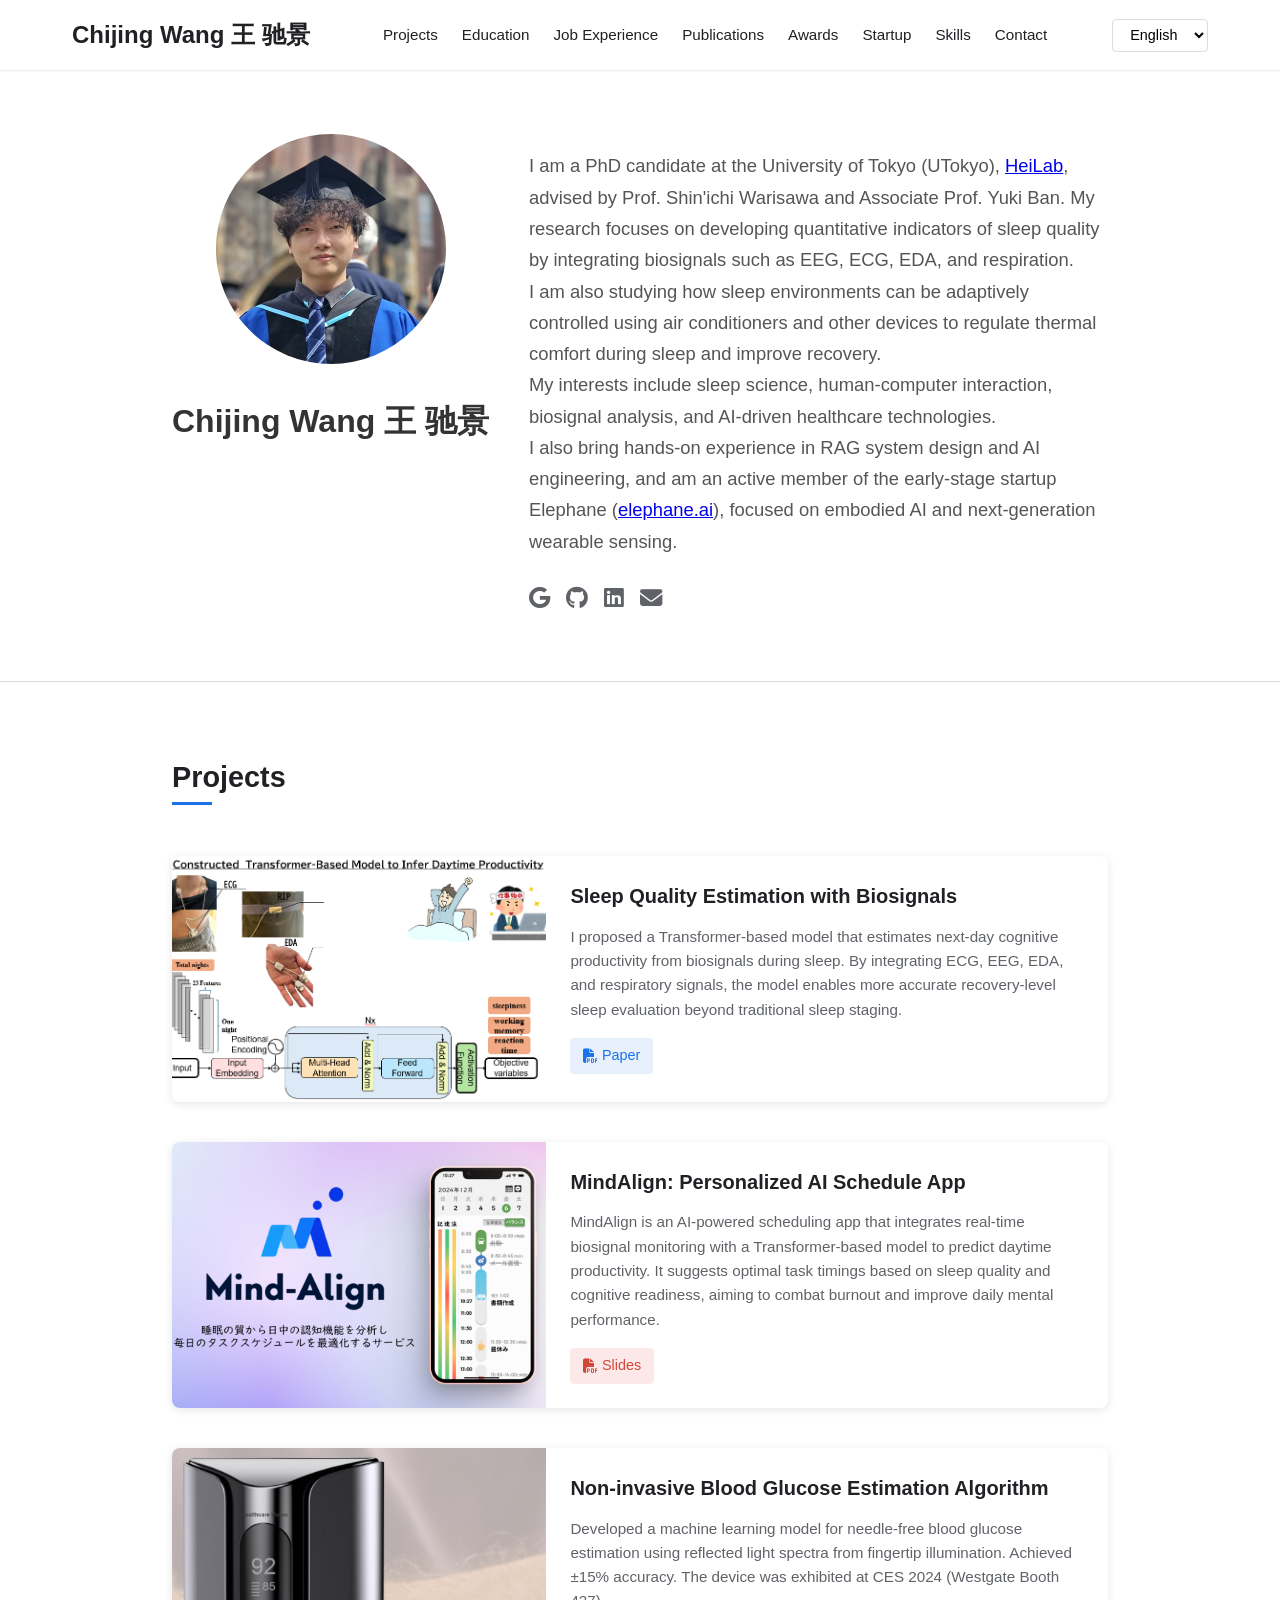
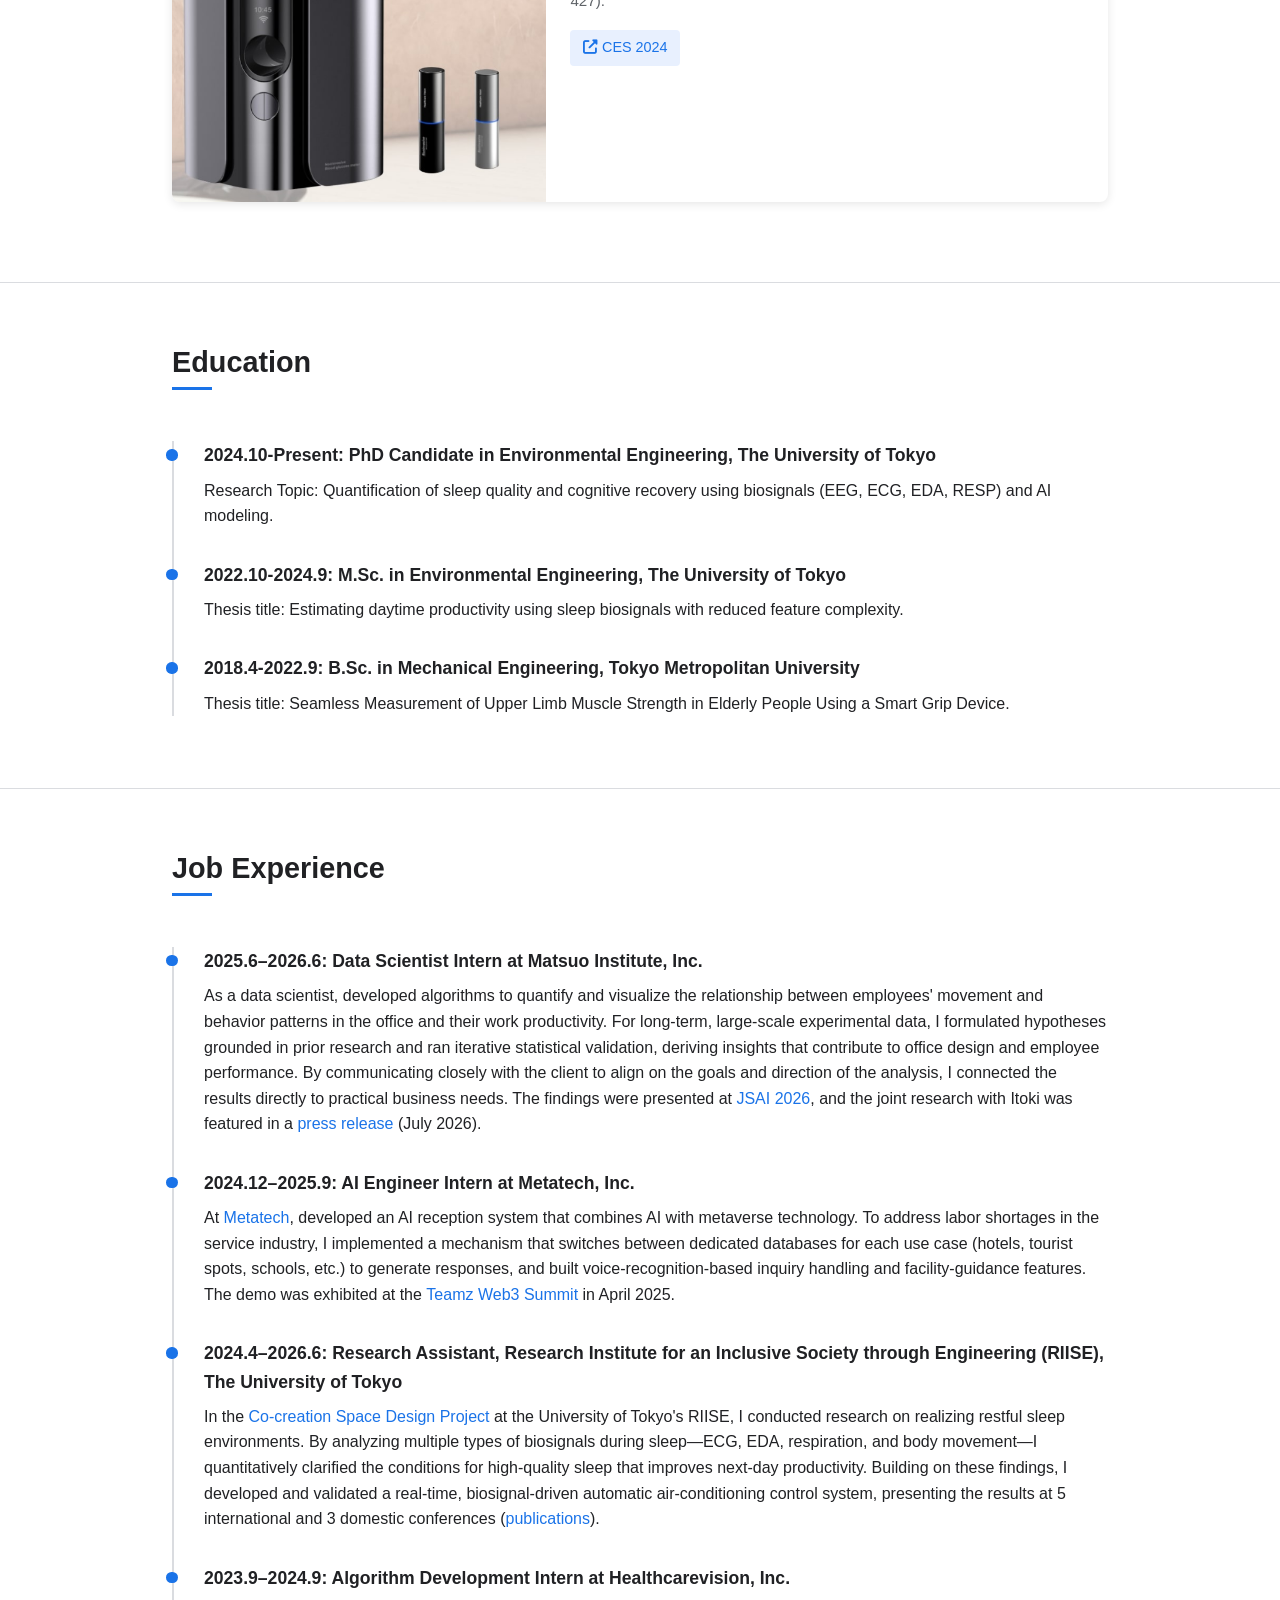
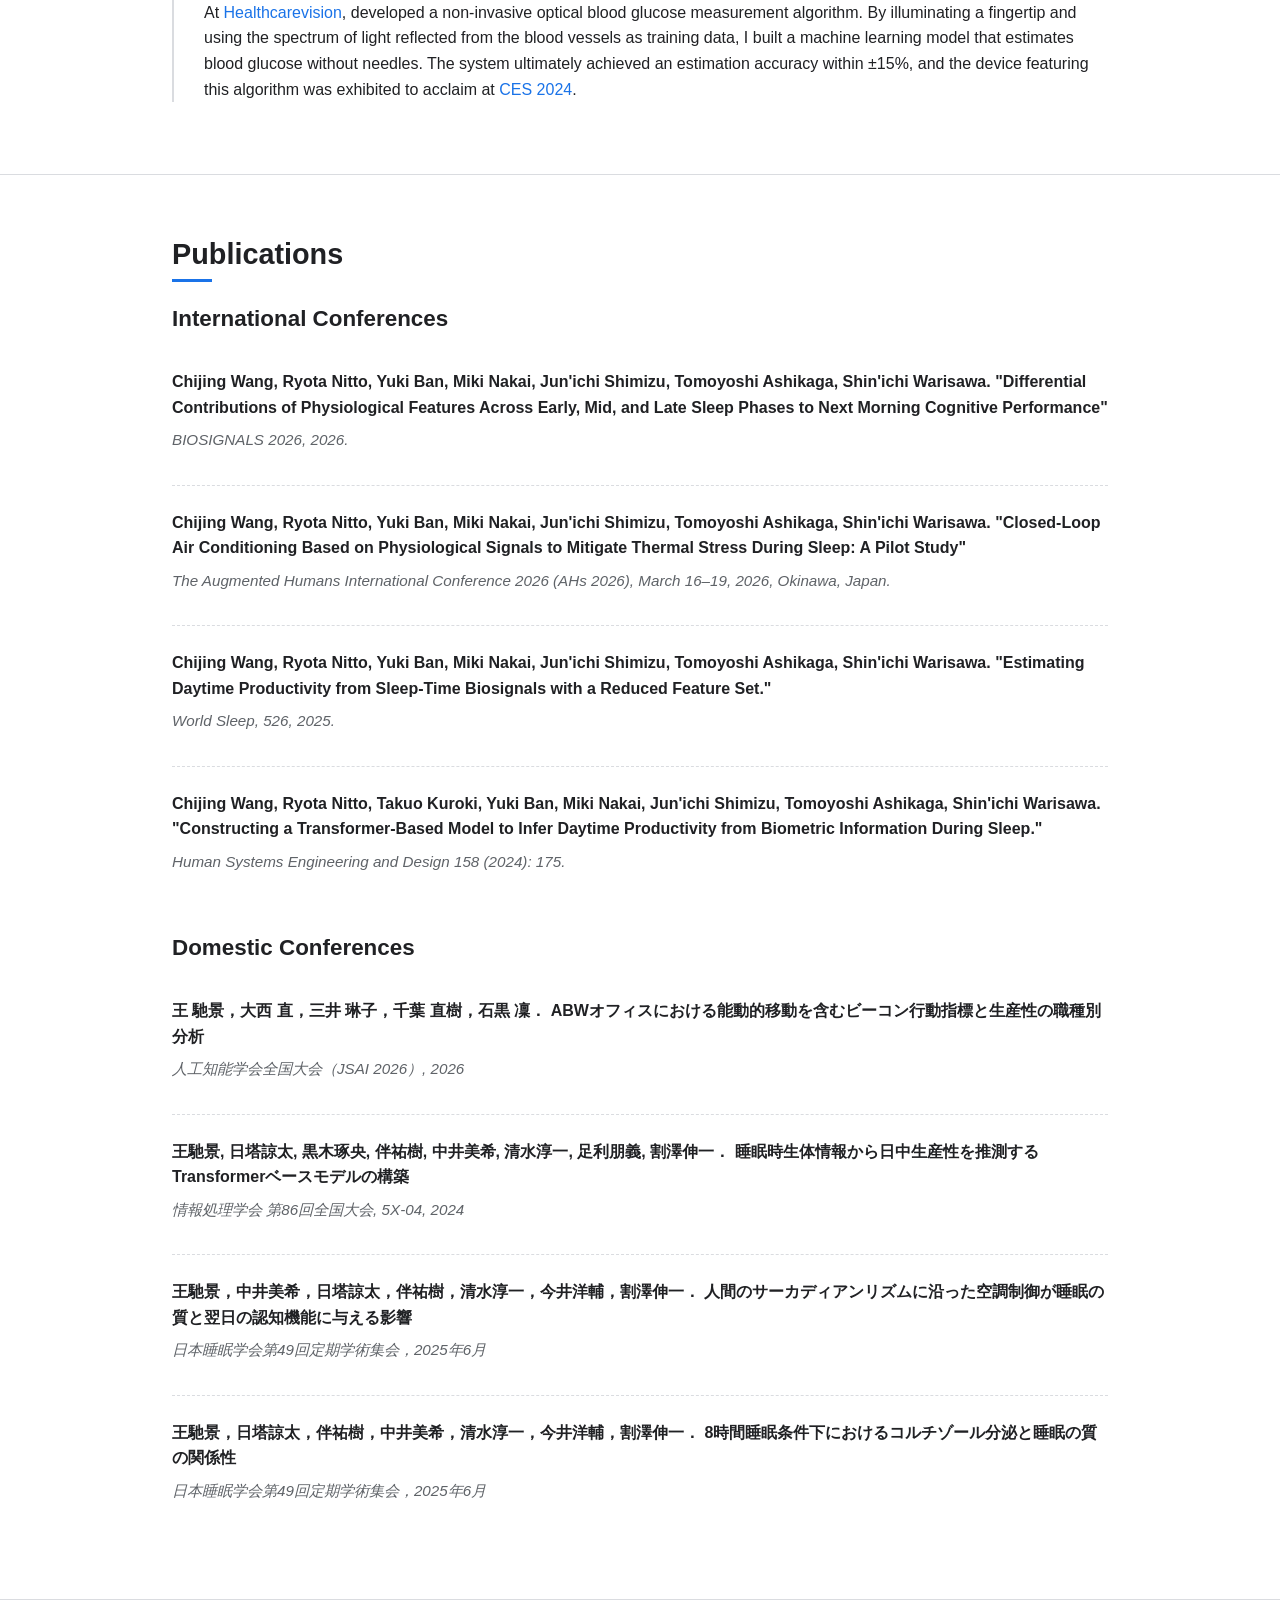
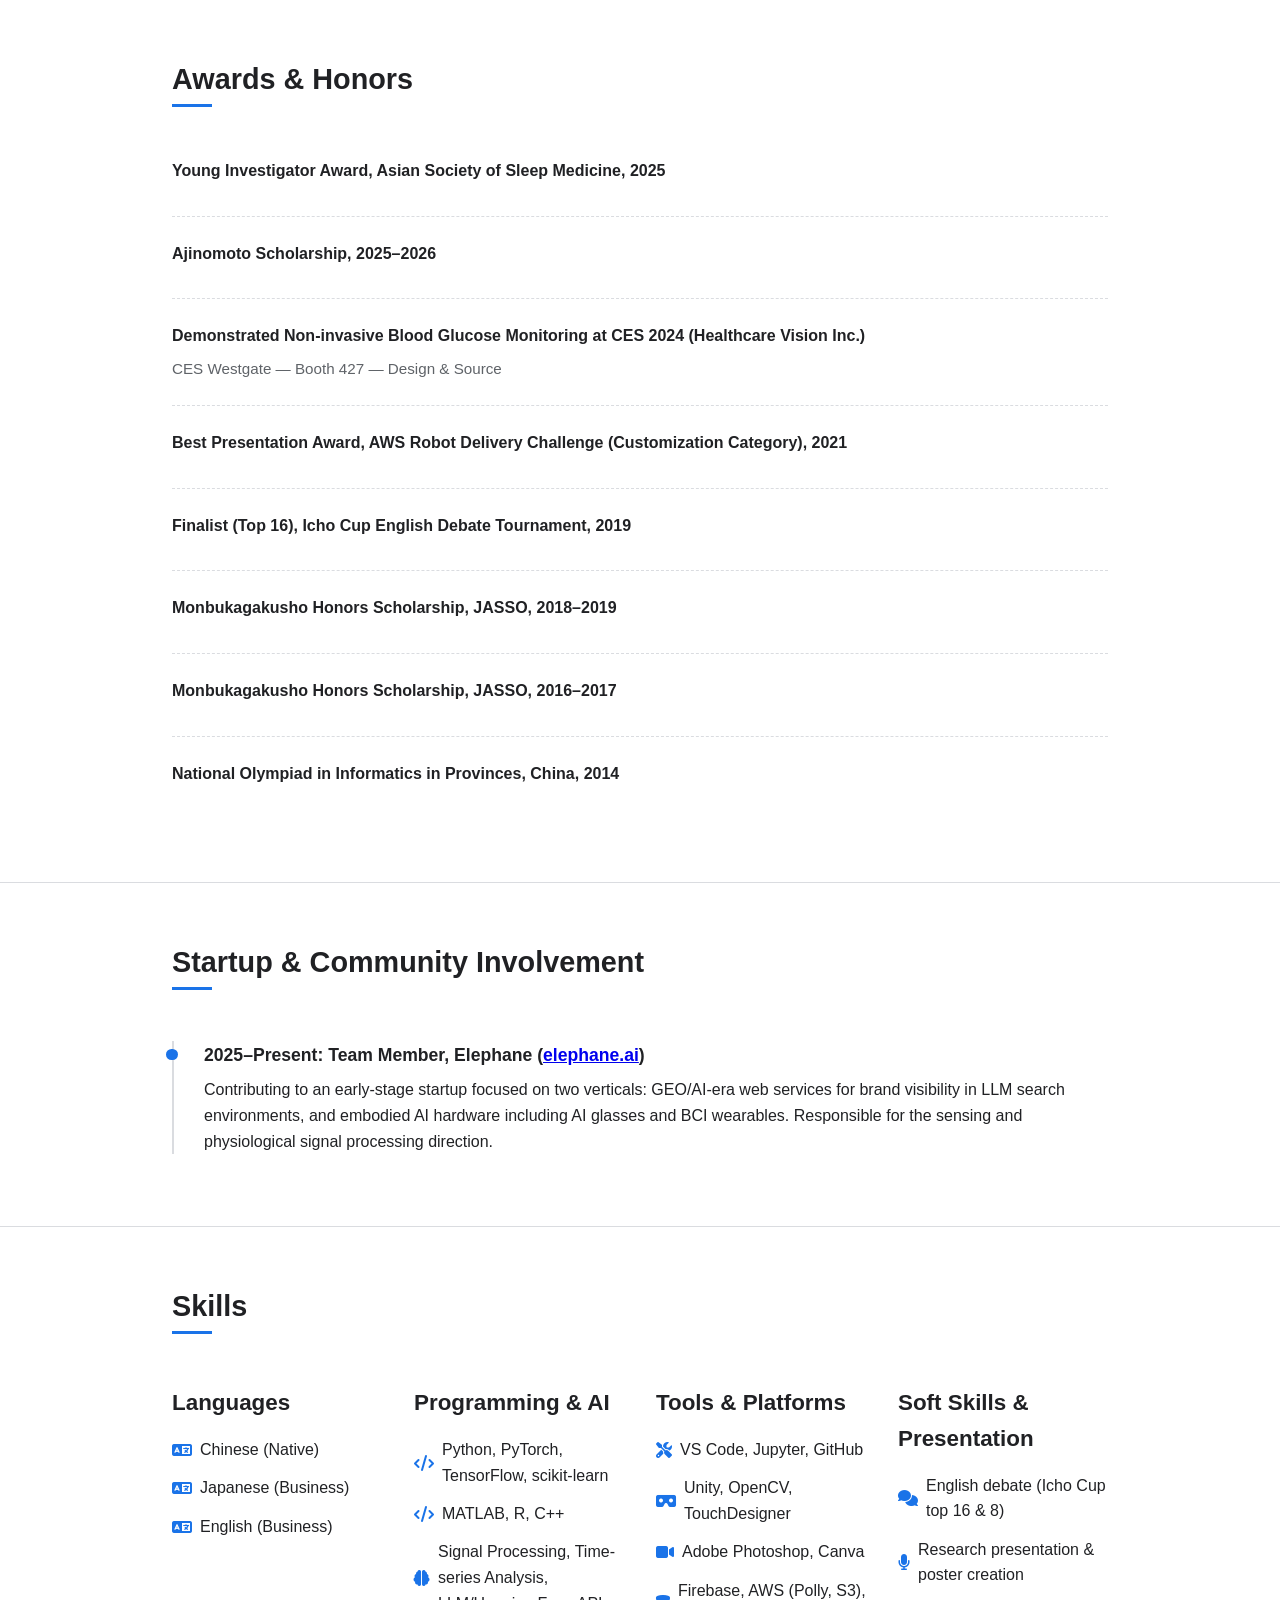
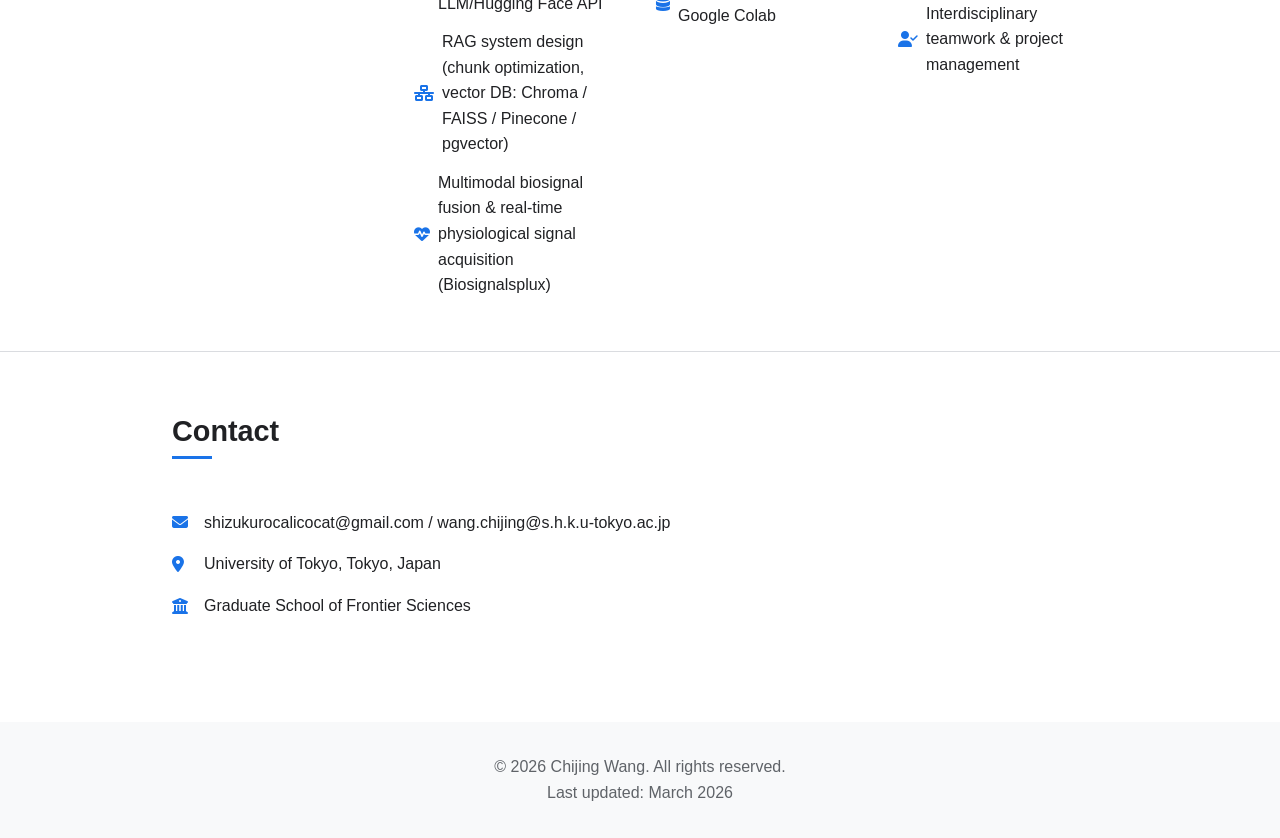
==== commit c1b43cae: "Add Itoki press release link to Matsuo Institute internship entry Reference the July 2026 PR TIMES p" ====
--- a/index.html
+++ b/index.html
@@ -804,9 +804,9 @@
                         <div class="timeline-degree" lang="en">2025.6–2026.6: Data Scientist Intern at Matsuo Institute, Inc.</div>
                         <div class="timeline-degree" lang="ja">2025.6–2026.6: 株式会社松尾研究所 データサイエンティスト インターン</div>
                         <div class="timeline-degree" lang="zh">2025.6–2026.6：松尾研究所 数据科学家 实习生</div>
-                        <p lang="en">As a data scientist, developed algorithms to quantify and visualize the relationship between employees' movement and behavior patterns in the office and their work productivity. For long-term, large-scale experimental data, I formulated hypotheses grounded in prior research and ran iterative statistical validation, deriving insights that contribute to office design and employee performance. By communicating closely with the client to align on the goals and direction of the analysis, I connected the results directly to practical business needs. The findings were presented at <a href="https://pub.confit.atlas.jp/ja/event/jsai2026/presentation/1F5-OS-10c-02" target="_blank">JSAI 2026</a>.</p>
-                        <p lang="ja">株式会社松尾研究所にて、データサイエンティストとして、オフィス内の従業員の移動・行動パターンと業務生産性の関係を定量化・可視化するアルゴリズムの開発に従事しました。長期間・大規模な実験データに対して先行研究をもとに仮説を立案し、統計的検証を繰り返すことで、オフィス設計および従業員のパフォーマンス向上に貢献する知見を導出しました。クライアントと密にコミュニケーションを取り、分析の目的・方向性について認識を合わせながら進めることで、成果を実務ニーズに直結させました。成果は<a href="https://pub.confit.atlas.jp/ja/event/jsai2026/presentation/1F5-OS-10c-02" target="_blank">JSAI2026</a>にて発表しました。</p>
-                        <p lang="zh">在株式会社松尾研究所担任数据科学家，从事将办公室内员工的移动·行为模式与工作生产力关系进行量化与可视化的算法开发。针对长期、大规模的实验数据，基于先行研究提出假设并反复进行统计验证，导出有助于办公空间设计与员工绩效提升的洞见。通过与客户密切沟通、对齐分析的目的与方向，使成果直接对接实务需求。成果在 <a href="https://pub.confit.atlas.jp/ja/event/jsai2026/presentation/1F5-OS-10c-02" target="_blank">JSAI2026</a> 上发表。</p>
+                        <p lang="en">As a data scientist, developed algorithms to quantify and visualize the relationship between employees' movement and behavior patterns in the office and their work productivity. For long-term, large-scale experimental data, I formulated hypotheses grounded in prior research and ran iterative statistical validation, deriving insights that contribute to office design and employee performance. By communicating closely with the client to align on the goals and direction of the analysis, I connected the results directly to practical business needs. The findings were presented at <a href="https://pub.confit.atlas.jp/ja/event/jsai2026/presentation/1F5-OS-10c-02" target="_blank">JSAI 2026</a>, and the joint research with Itoki was featured in a <a href="https://prtimes.jp/main/html/rd/p/000000668.000032317.html" target="_blank">press release</a> (July 2026).</p>
+                        <p lang="ja">株式会社松尾研究所にて、データサイエンティストとして、オフィス内の従業員の移動・行動パターンと業務生産性の関係を定量化・可視化するアルゴリズムの開発に従事しました。長期間・大規模な実験データに対して先行研究をもとに仮説を立案し、統計的検証を繰り返すことで、オフィス設計および従業員のパフォーマンス向上に貢献する知見を導出しました。クライアントと密にコミュニケーションを取り、分析の目的・方向性について認識を合わせながら進めることで、成果を実務ニーズに直結させました。成果は<a href="https://pub.confit.atlas.jp/ja/event/jsai2026/presentation/1F5-OS-10c-02" target="_blank">JSAI2026</a>にて発表し、本共同研究はイトーキとの<a href="https://prtimes.jp/main/html/rd/p/000000668.000032317.html" target="_blank">プレスリリース</a>（2026年7月）でも紹介されました。</p>
+                        <p lang="zh">在株式会社松尾研究所担任数据科学家，从事将办公室内员工的移动·行为模式与工作生产力关系进行量化与可视化的算法开发。针对长期、大规模的实验数据，基于先行研究提出假设并反复进行统计验证，导出有助于办公空间设计与员工绩效提升的洞见。通过与客户密切沟通、对齐分析的目的与方向，使成果直接对接实务需求。成果在 <a href="https://pub.confit.atlas.jp/ja/event/jsai2026/presentation/1F5-OS-10c-02" target="_blank">JSAI2026</a> 上发表，本次与 itoki 的共同研究也在<a href="https://prtimes.jp/main/html/rd/p/000000668.000032317.html" target="_blank">新闻稿</a>（2026年7月）中被报道。</p>
                     </div>
 
                     <div class="timeline-item">
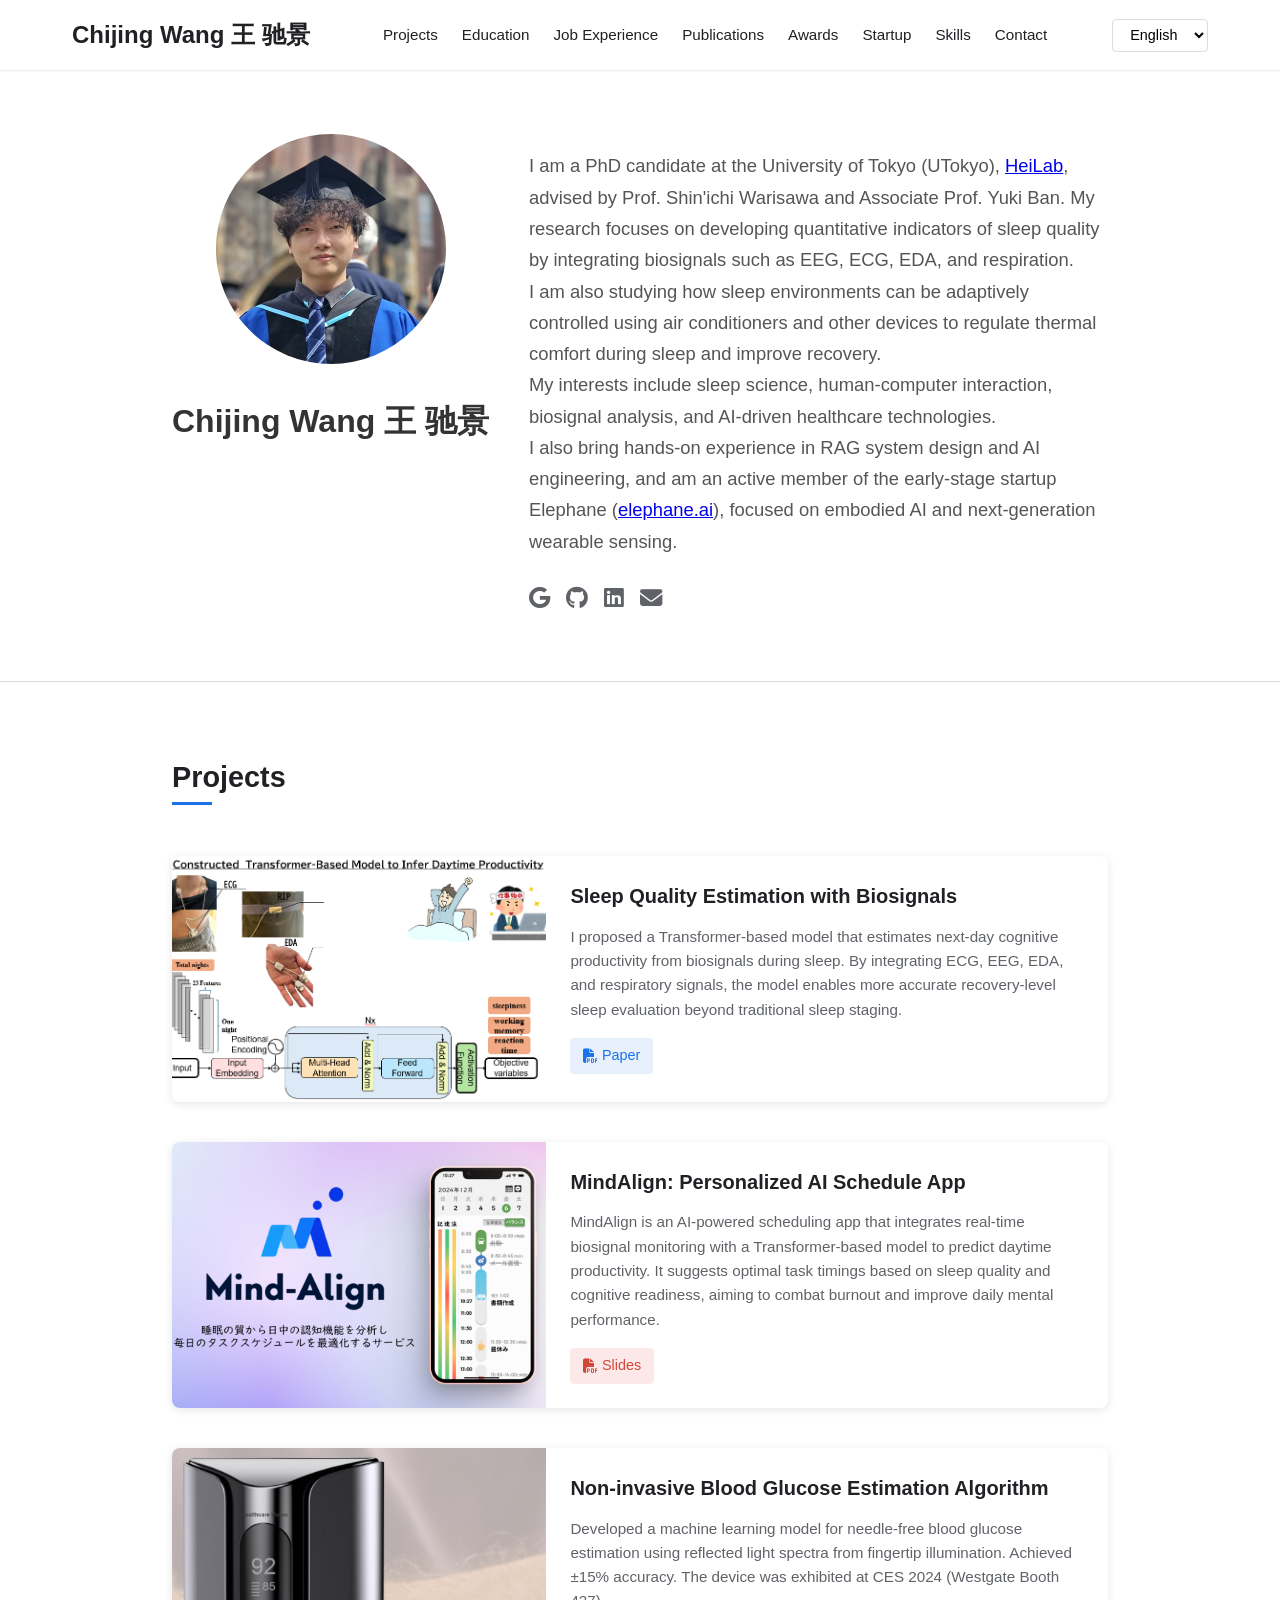
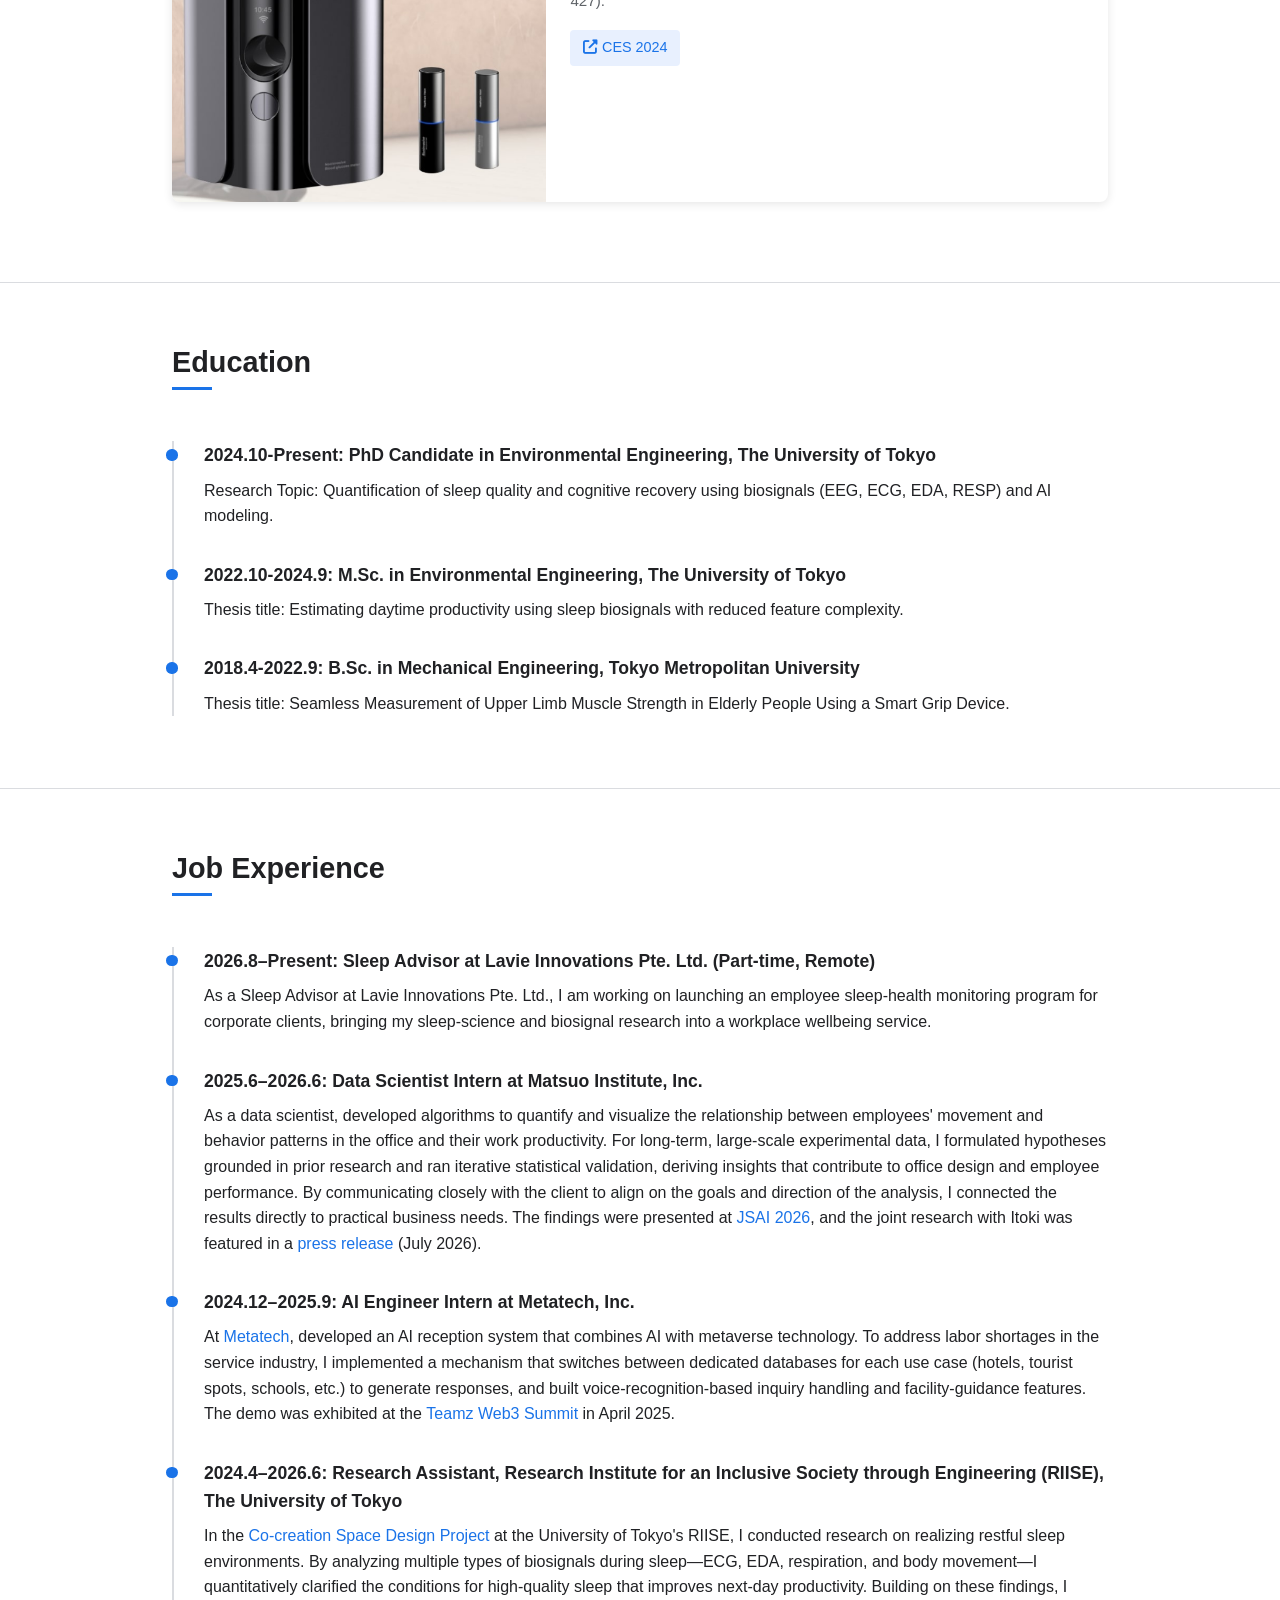
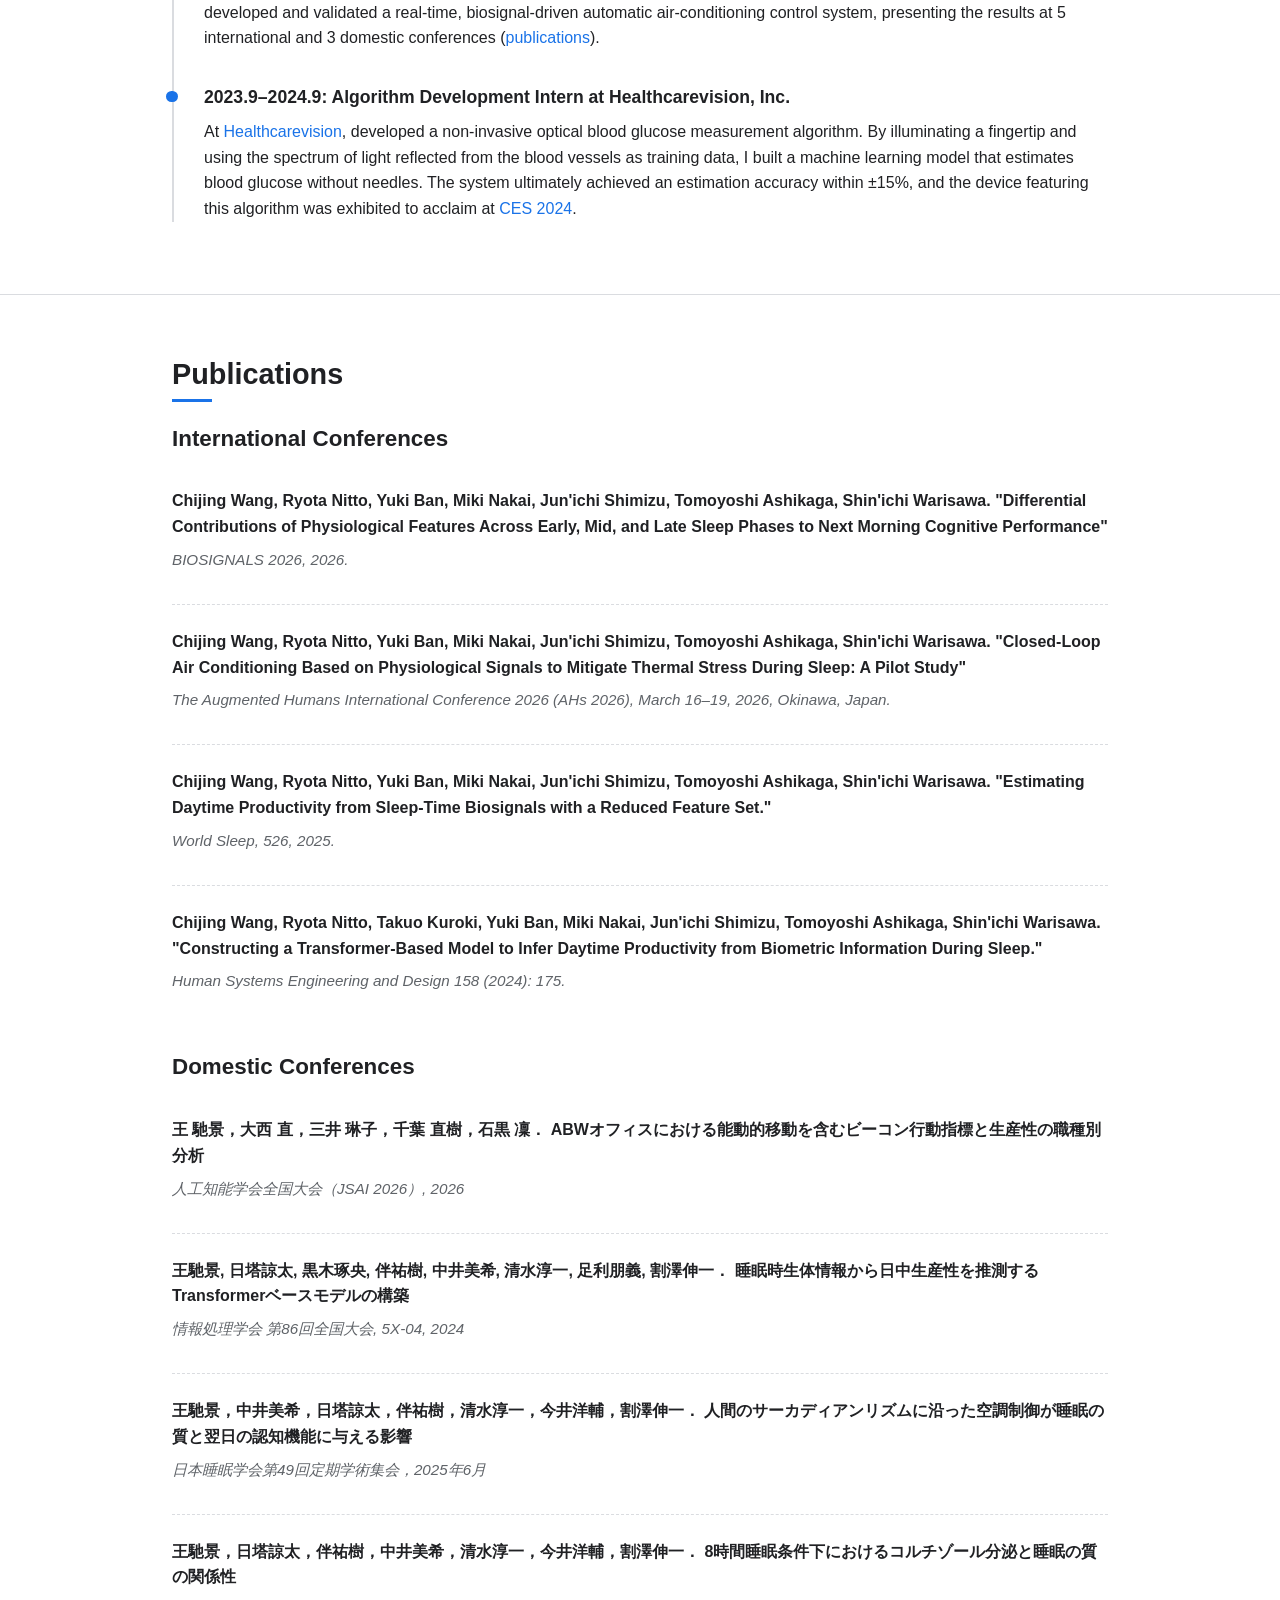
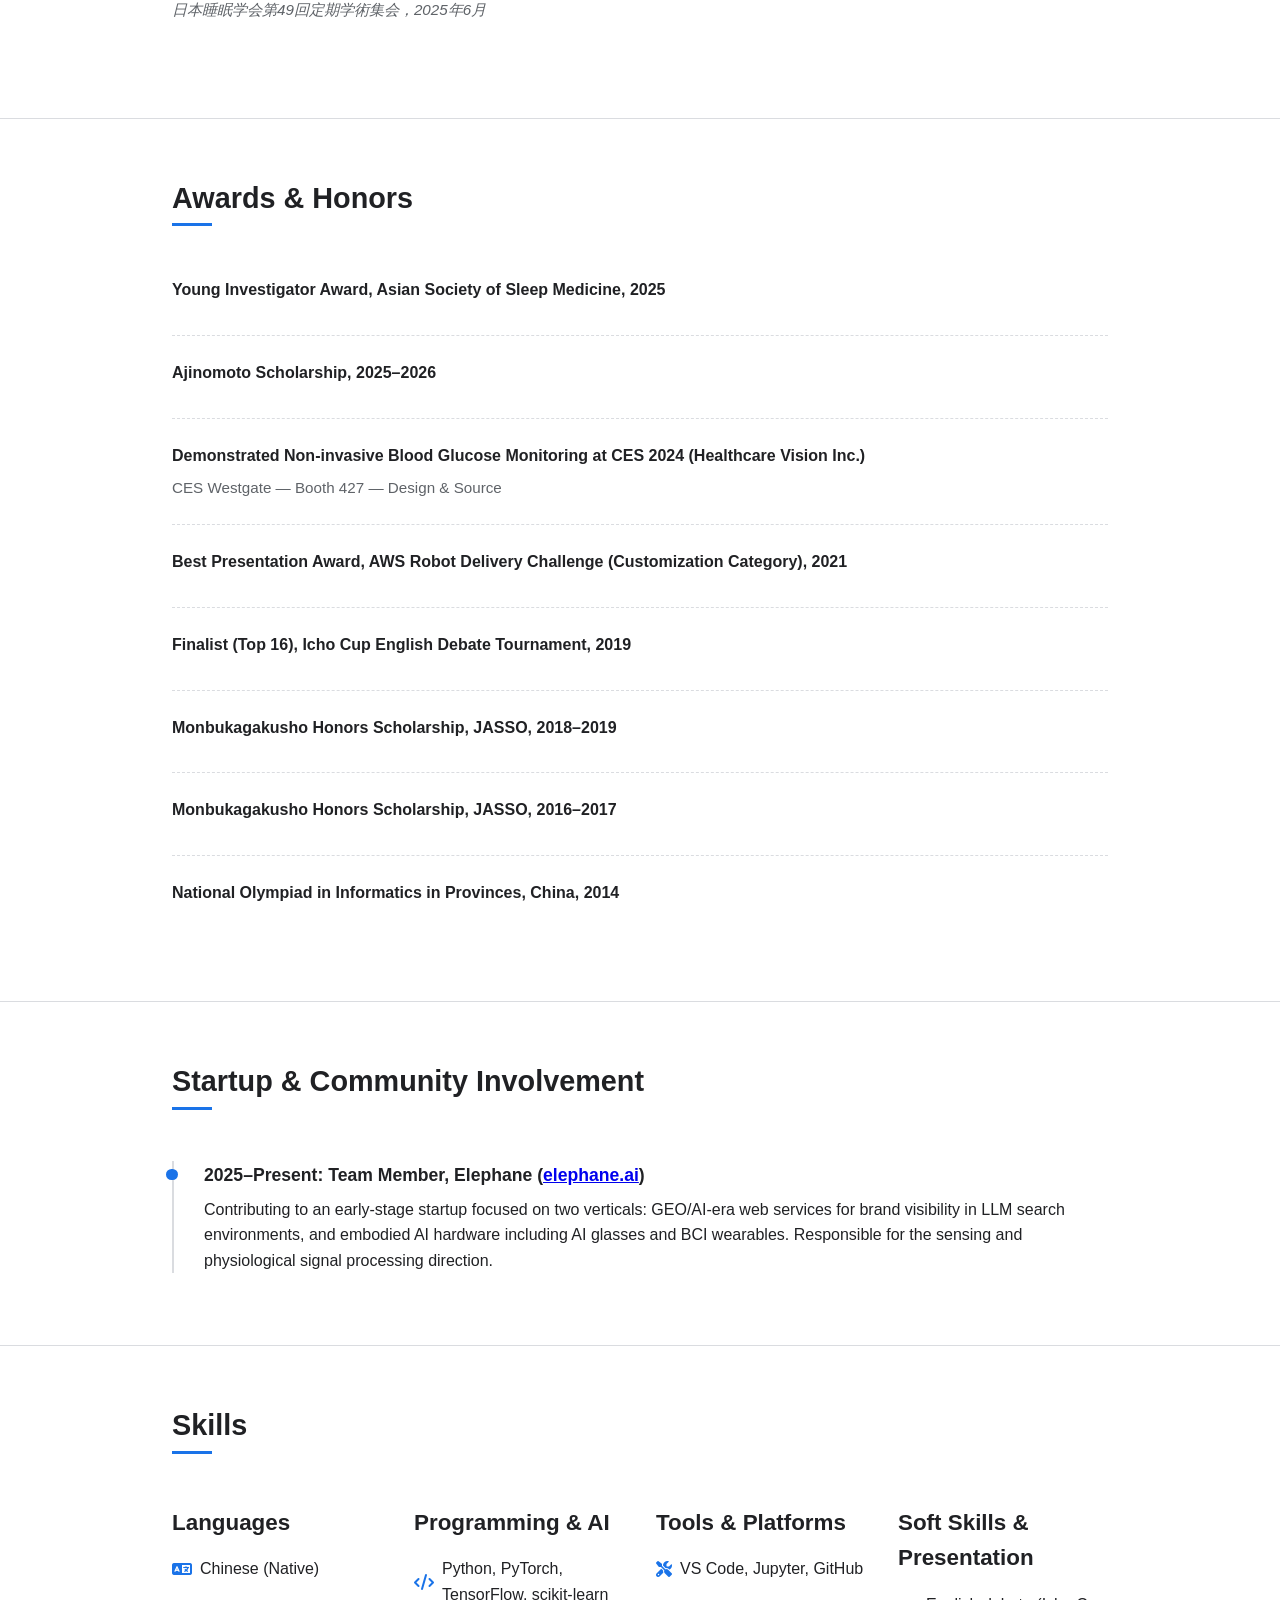
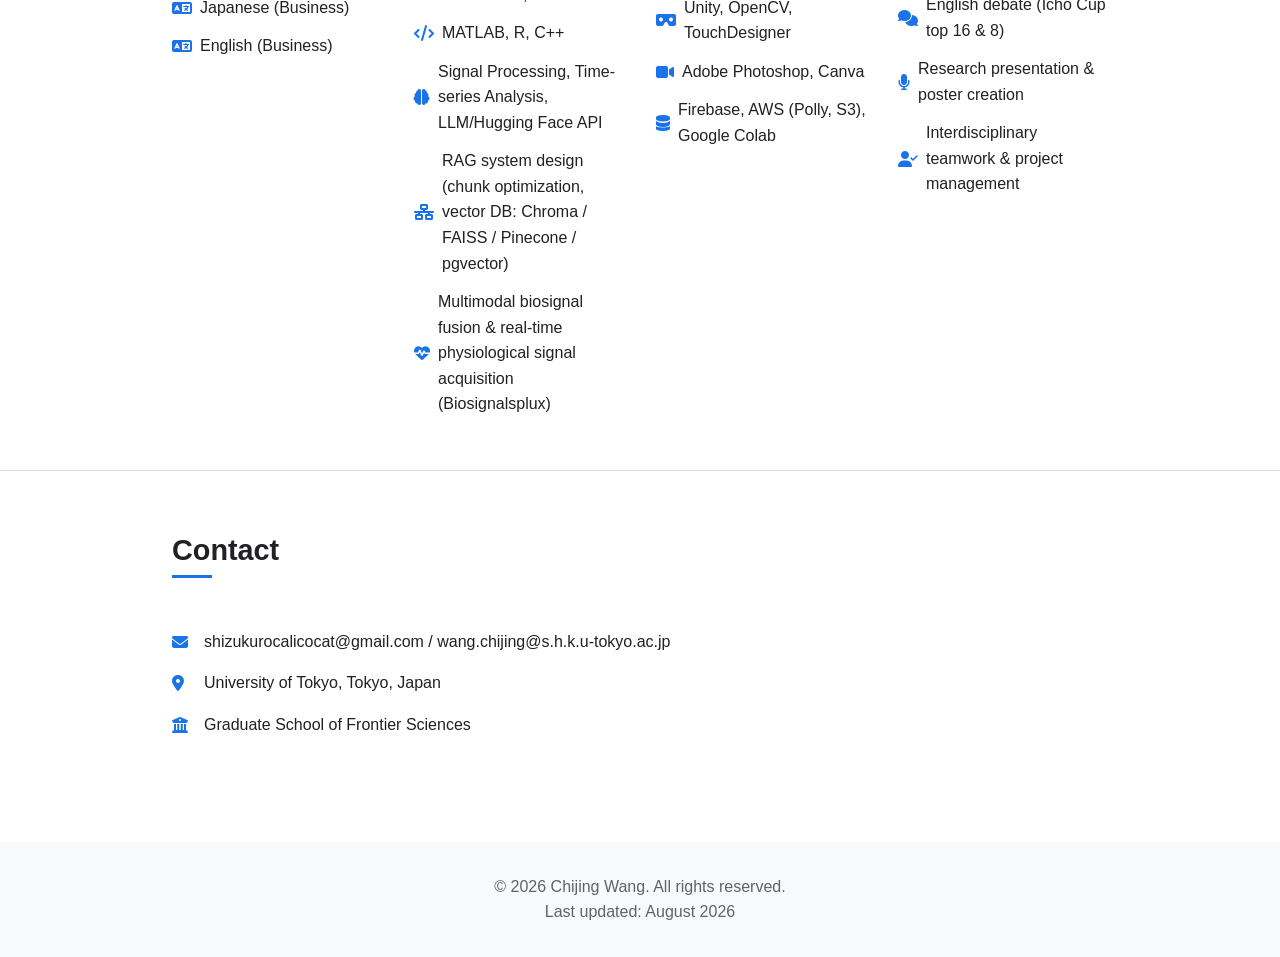
==== commit 7a14b252: "Add Lavie Innovations sleep advisor role; add birth date and address to resumes Site (index.html): -" ====
--- a/index.html
+++ b/index.html
@@ -801,6 +801,15 @@
                 <div class="timeline">
 
                     <div class="timeline-item">
+                        <div class="timeline-degree" lang="en">2026.8–Present: Sleep Advisor at Lavie Innovations Pte. Ltd. (Part-time, Remote)</div>
+                        <div class="timeline-degree" lang="ja">2026.8–現在: Lavie Innovations Pte. Ltd. 睡眠専門家（スリープアドバイザー・パート・リモート）</div>
+                        <div class="timeline-degree" lang="zh">2026.8–至今：Lavie Innovations Pte. Ltd. 睡眠专家（睡眠顾问・兼职・远程）</div>
+                        <p lang="en">As a Sleep Advisor at Lavie Innovations Pte. Ltd., I am working on launching an employee sleep-health monitoring program for corporate clients, bringing my sleep-science and biosignal research into a workplace wellbeing service.</p>
+                        <p lang="ja">Lavie Innovations Pte. Ltd. のスリープアドバイザー（睡眠専門家）として、法人顧客向けの「従業員睡眠健康モニタリングプログラム」の立ち上げに取り組んでいます。睡眠科学・生体信号解析の研究知見を、職場のウェルビーイング向けサービスへと展開しています。</p>
+                        <p lang="zh">作为 Lavie Innovations Pte. Ltd. 的睡眠顾问（睡眠专家），负责面向企业客户的「员工睡眠健康监测项目」的启动与搭建，将睡眠科学与生理信号解析的研究成果转化为面向职场健康的服务。</p>
+                    </div>
+
+                    <div class="timeline-item">
                         <div class="timeline-degree" lang="en">2025.6–2026.6: Data Scientist Intern at Matsuo Institute, Inc.</div>
                         <div class="timeline-degree" lang="ja">2025.6–2026.6: 株式会社松尾研究所 データサイエンティスト インターン</div>
                         <div class="timeline-degree" lang="zh">2025.6–2026.6：松尾研究所 数据科学家 实习生</div>
@@ -1100,9 +1109,9 @@
             <p lang="en">&copy; 2026 Chijing Wang. All rights reserved.</p>
             <p lang="ja">&copy; 2026 王馳景. All rights reserved.</p>
             <p lang="zh">&copy; 2026 王驰景. 版权所有.</p>
-            <p lang="en">Last updated: March 2026</p>
-            <p lang="ja">最終更新日: 2026年3月</p>
-            <p lang="zh">最后更新: 2026年3月</p>
+            <p lang="en">Last updated: August 2026</p>
+            <p lang="ja">最終更新日: 2026年8月</p>
+            <p lang="zh">最后更新: 2026年8月</p>
         </div>
     </footer>
     
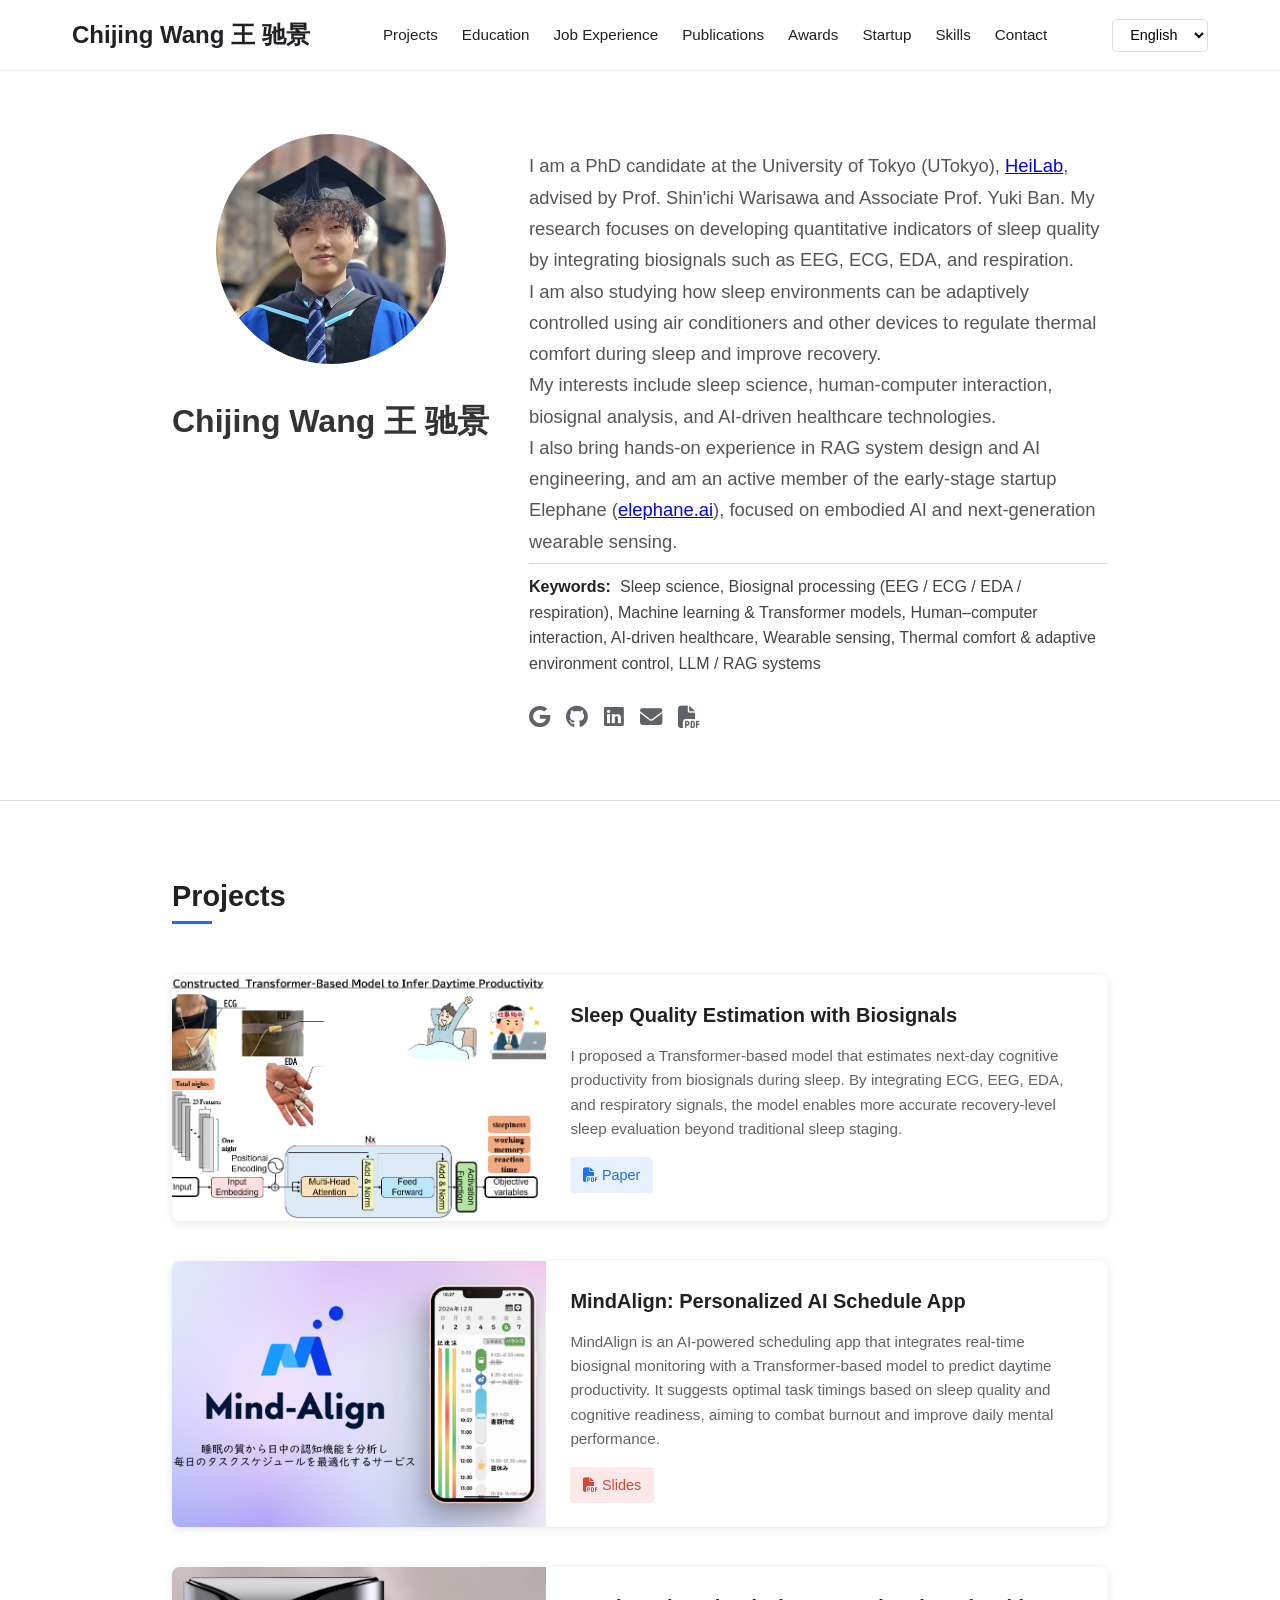
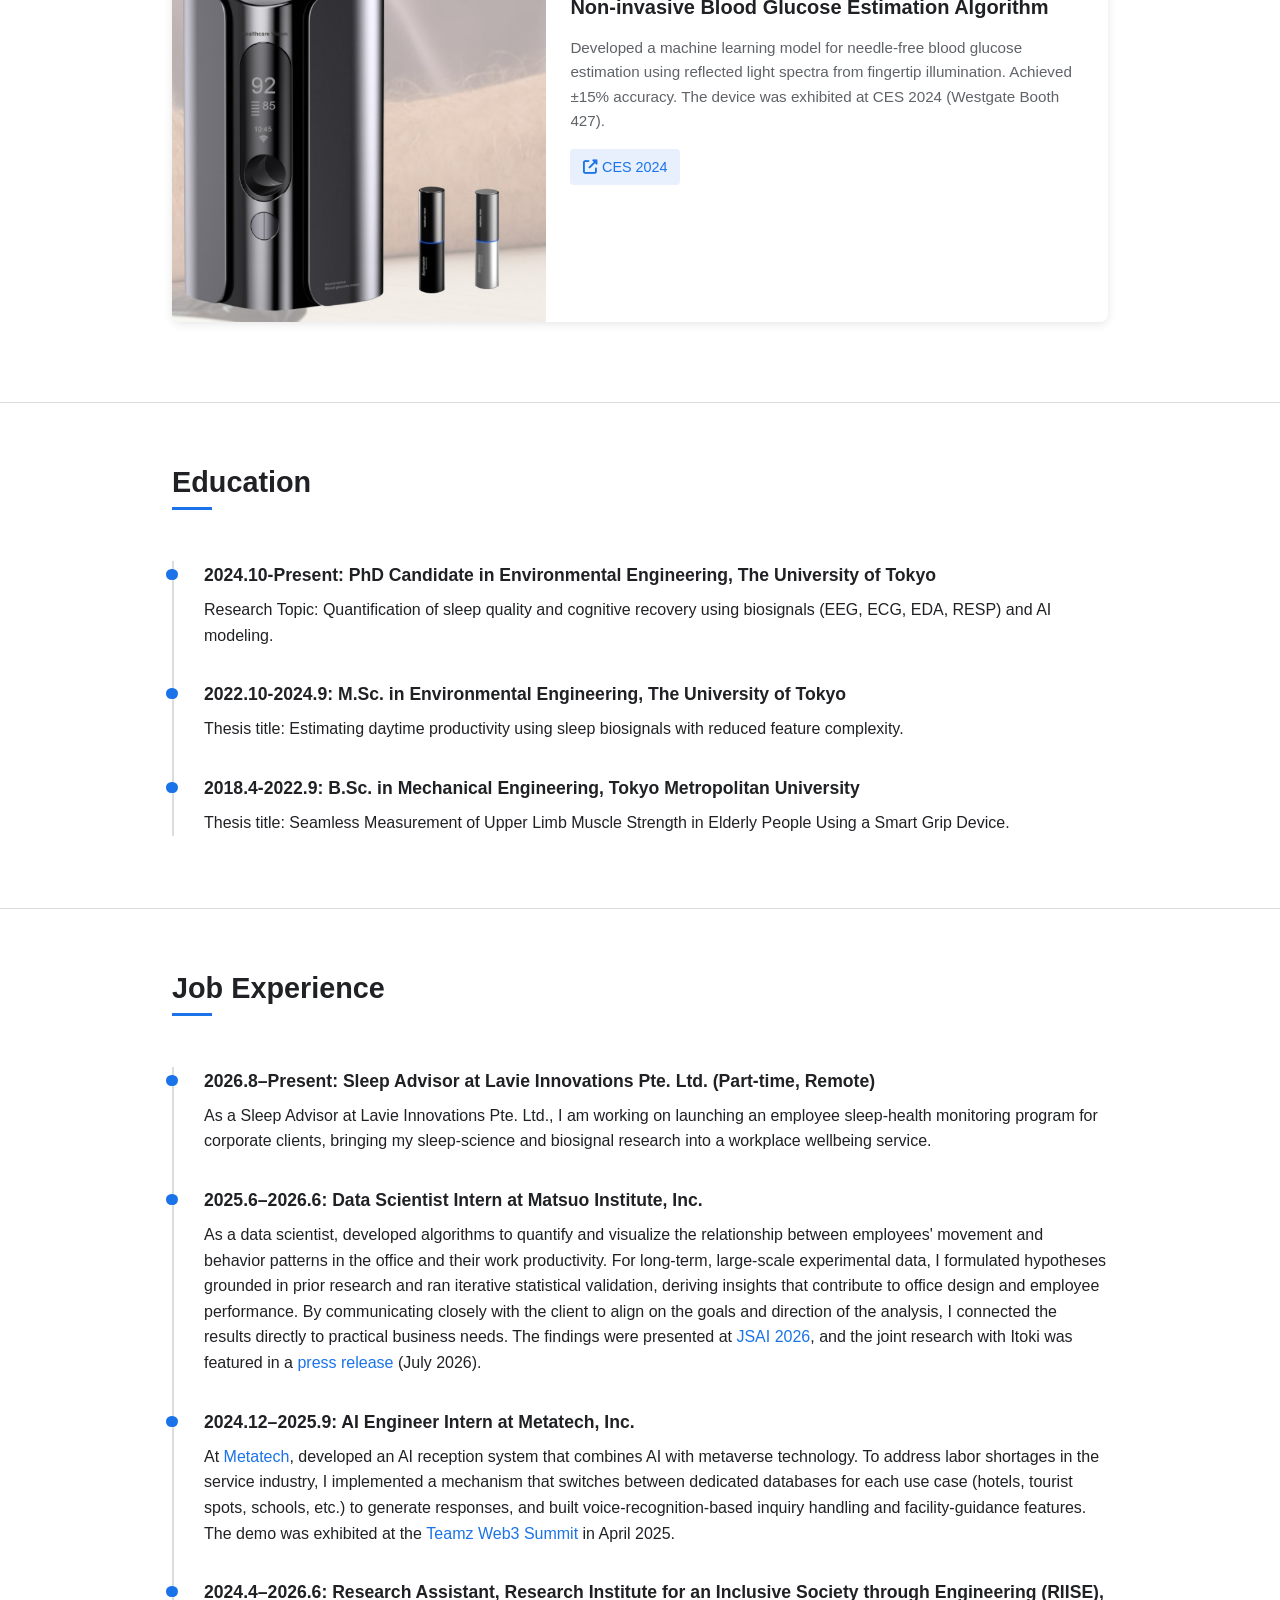
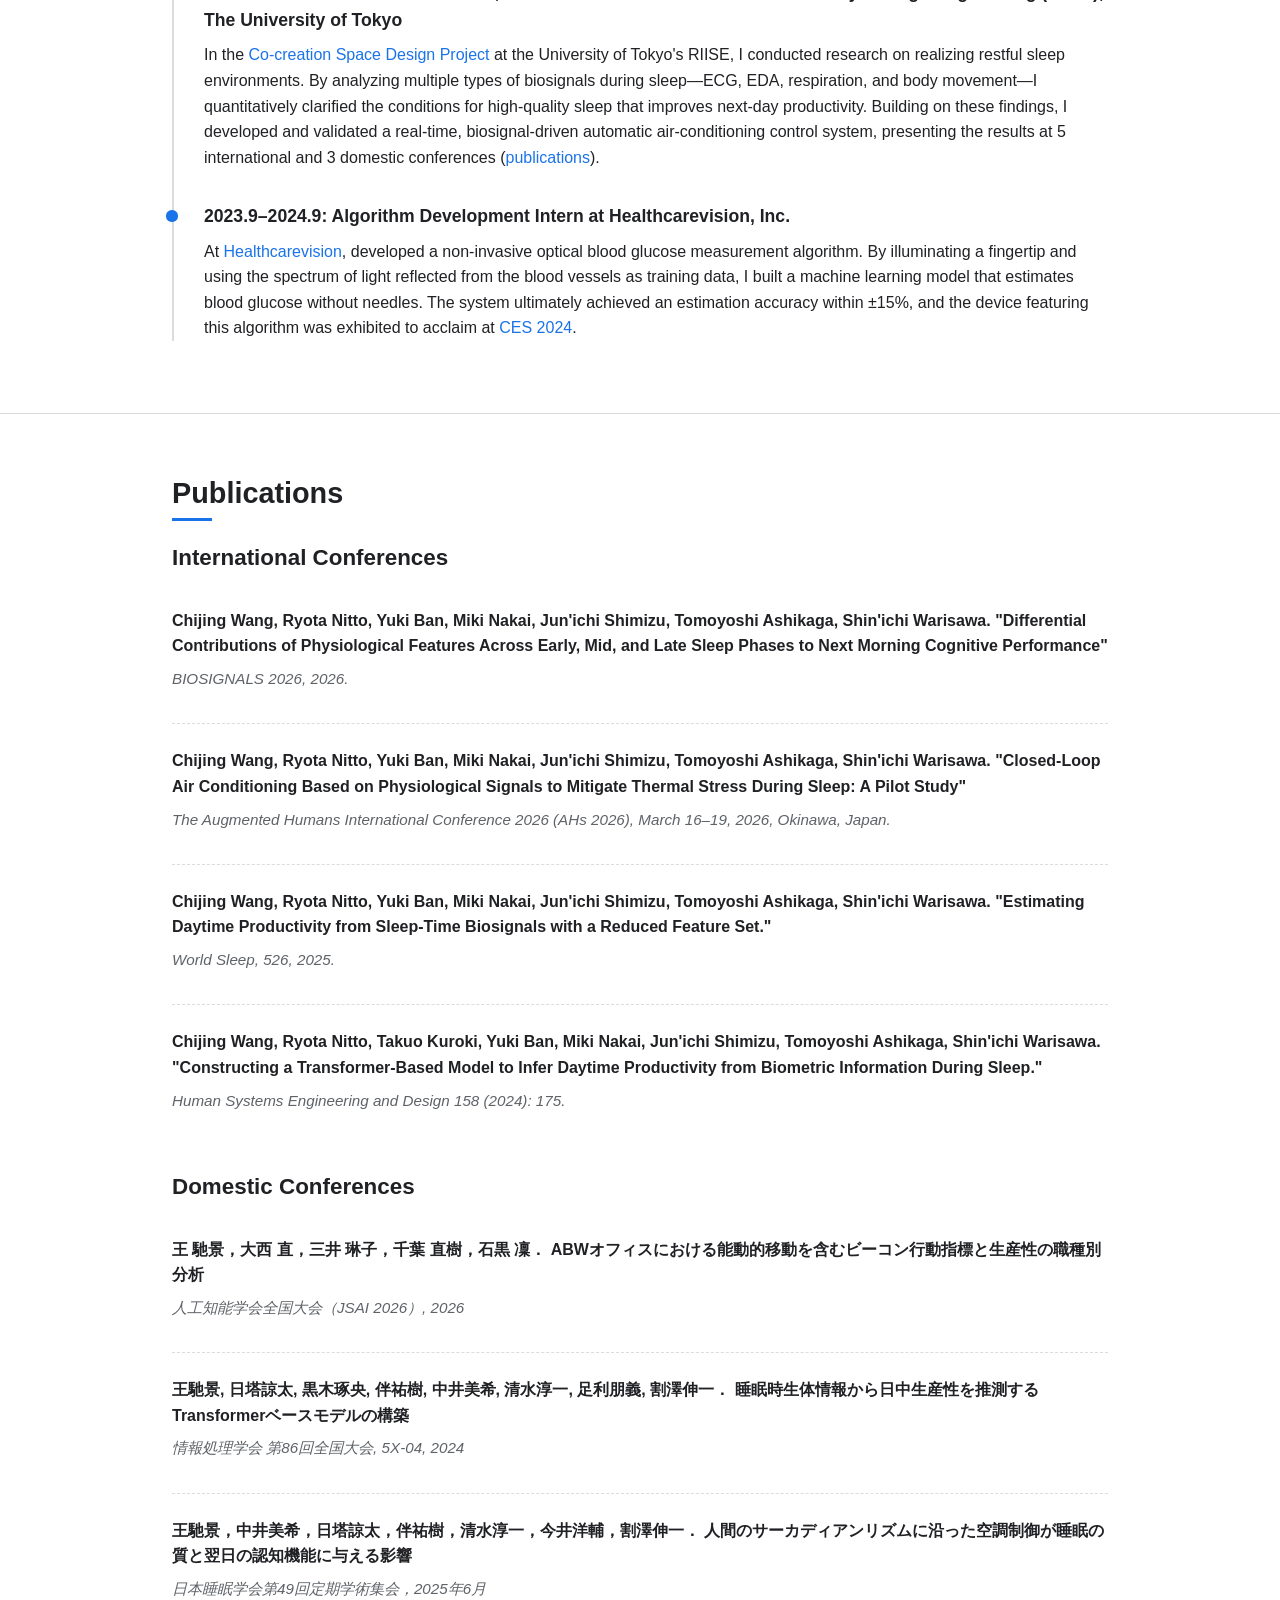
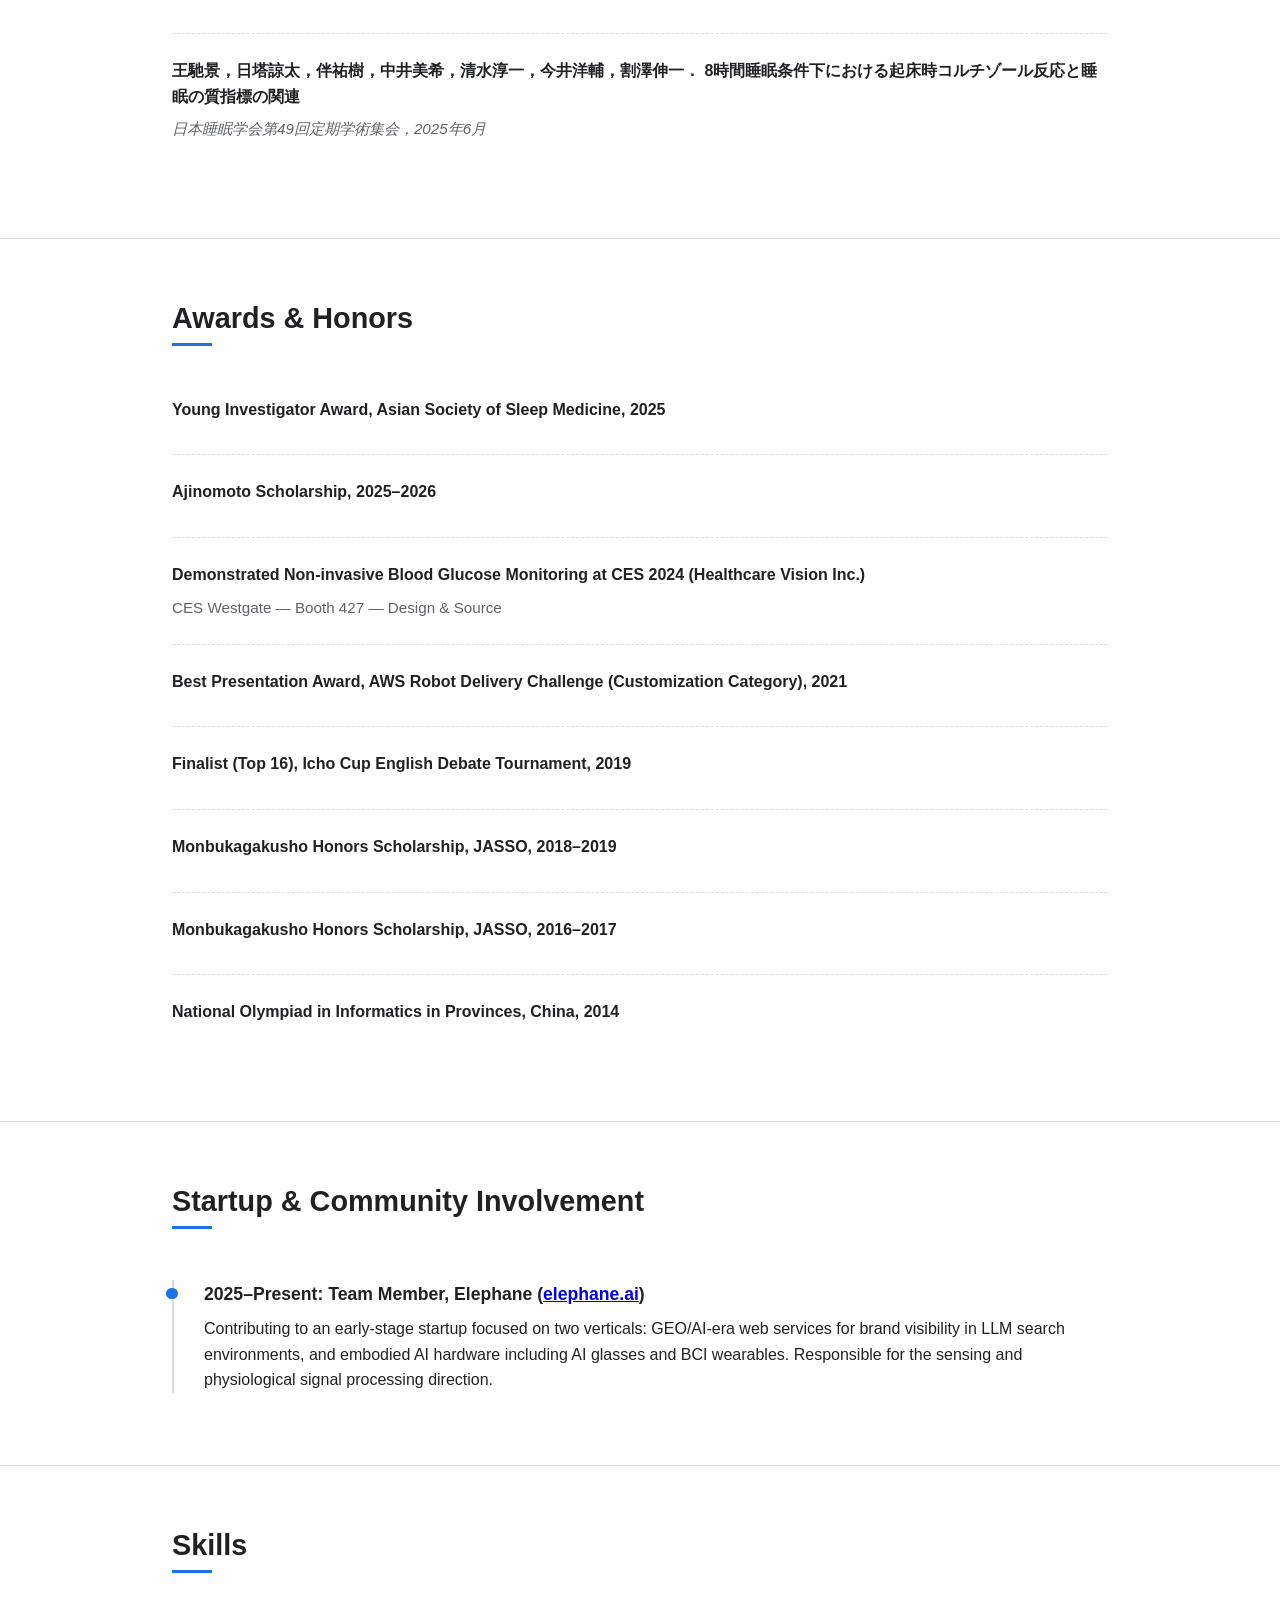
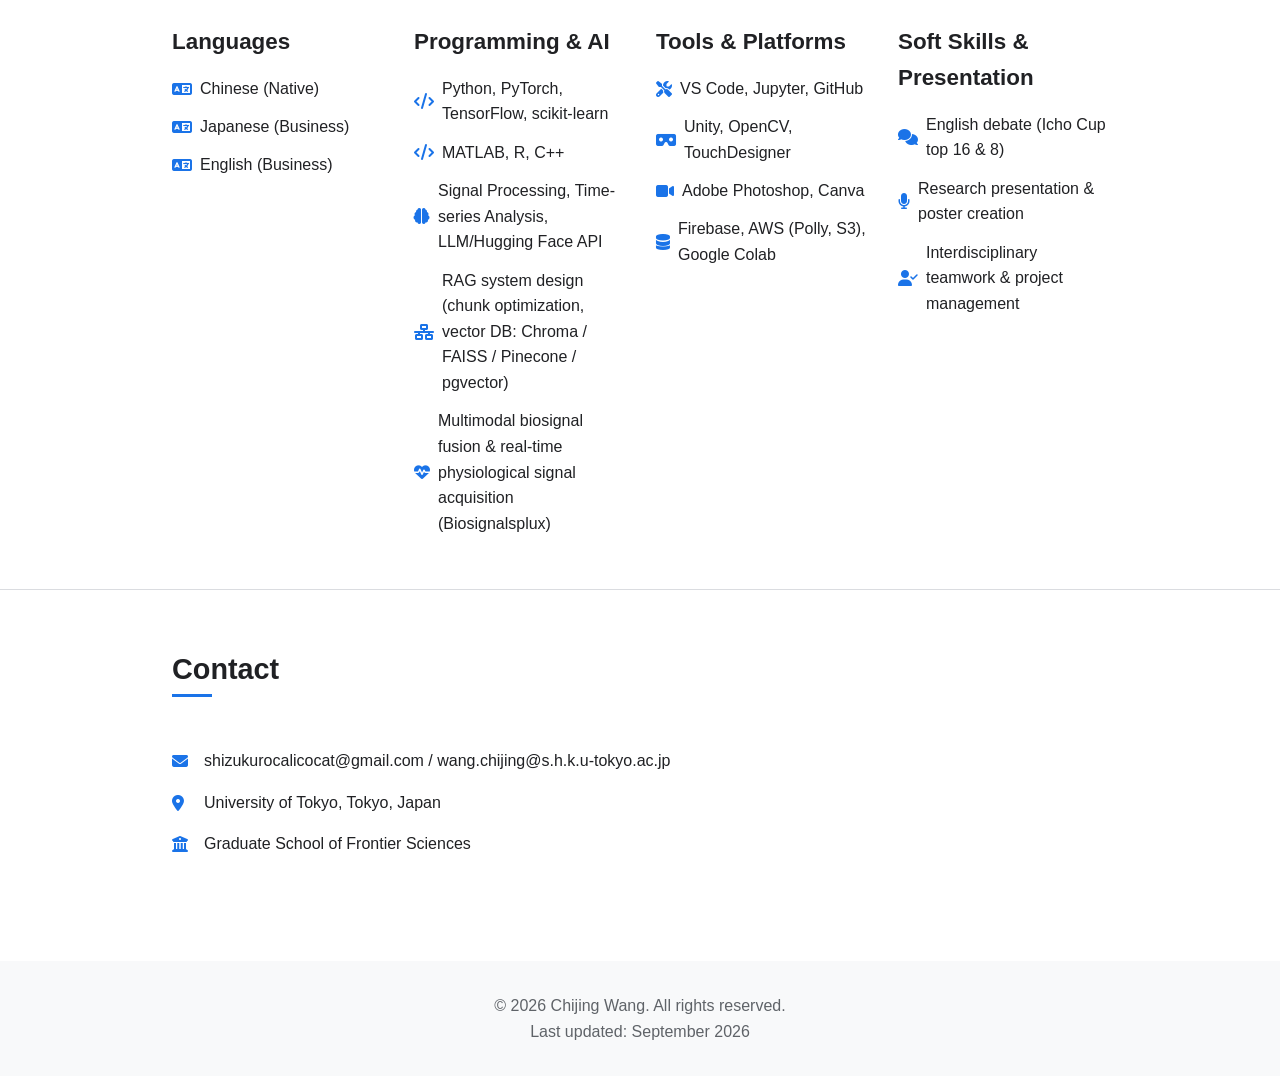
==== commit 89bd3e8c: "Site maintenance: SEO/meta, tablet header fix, keywords line, resume sync index.html - Add meta desc" ====
--- a/index.html
+++ b/index.html
@@ -4,6 +4,21 @@
     <meta charset="UTF-8">
     <meta name="viewport" content="width=device-width, initial-scale=1.0">
     <title>Chijing Wang 王 驰景</title>
+    <meta name="description" content="Chijing Wang (王馳景) is a PhD candidate at the University of Tokyo (HeiLab) working on sleep science, biosignal analysis (EEG, ECG, EDA, respiration) and AI-driven healthcare. Publications, projects, experience and CV.">
+    <meta name="keywords" content="Chijing Wang, 王馳景, 王驰景, sleep science, biosignal processing, EEG, ECG, EDA, Transformer, machine learning, human-computer interaction, AI healthcare, wearable sensing, thermal comfort, RAG, LLM, University of Tokyo">
+    <meta name="author" content="Chijing Wang">
+    <link rel="canonical" href="https://chijing-wang.com/">
+    <meta property="og:type" content="profile">
+    <meta property="og:site_name" content="Chijing Wang">
+    <meta property="og:title" content="Chijing Wang 王 驰景 — Sleep Science &amp; Biosignal AI, University of Tokyo">
+    <meta property="og:description" content="PhD candidate at the University of Tokyo (HeiLab): sleep quality estimation from biosignals, adaptive sleep environments, and AI-driven healthcare.">
+    <meta property="og:url" content="https://chijing-wang.com/">
+    <meta property="og:image" content="https://chijing-wang.com/self.jpg">
+    <meta name="twitter:card" content="summary">
+    <meta name="twitter:title" content="Chijing Wang 王 驰景 — Sleep Science &amp; Biosignal AI">
+    <meta name="twitter:description" content="PhD candidate at the University of Tokyo (HeiLab): sleep quality estimation from biosignals, adaptive sleep environments, and AI-driven healthcare.">
+    <meta name="twitter:image" content="https://chijing-wang.com/self.jpg">
+    <link rel="icon" href="data:image/svg+xml,<svg%20xmlns='http://www.w3.org/2000/svg'%20viewBox='0%200%2064%2064'><rect%20width='64'%20height='64'%20rx='14'%20fill='%231a73e8'/><text%20x='32'%20y='43'%20font-family='Arial,Helvetica,sans-serif'%20font-size='30'%20font-weight='700'%20fill='white'%20text-anchor='middle'>CW</text></svg>">
     <style>
         :root {
             --primary-color: #1a73e8; 
@@ -126,6 +141,20 @@
             margin-bottom: 1.5rem;
         }
         
+        .keywords {
+            font-size: 1rem;
+            line-height: 1.6;
+            color: #444;
+            margin: 0.4rem 0 0.2rem;
+            padding-top: 0.6rem;
+            border-top: 1px solid var(--border-color);
+        }
+
+        .keywords strong {
+            color: var(--text-color);
+            margin-right: 0.3rem;
+        }
+
         .social-links {
             display: flex;
             list-style: none;
@@ -548,6 +577,24 @@
             display: block;
         }
         
+        @media (max-width: 992px) {
+            .header-container {
+                flex-direction: column;
+                padding: 1rem;
+            }
+            .nav-links {
+                margin-top: 1rem;
+                flex-wrap: wrap;
+                justify-content: center;
+            }
+            .nav-links li {
+                margin: 0.3rem 0.5rem;
+            }
+            .language-switcher {
+                margin-top: 1rem;
+            }
+        }
+
         @media (max-width: 768px) {
             .header-container {
                 flex-direction: column;
@@ -643,20 +690,23 @@
                             <p>I am also studying how sleep environments can be adaptively controlled using air conditioners and other devices to regulate thermal comfort during sleep and improve recovery.</p>
                             <p>My interests include sleep science, human-computer interaction, biosignal analysis, and AI-driven healthcare technologies.</p>
                             <p>I also bring hands-on experience in RAG system design and AI engineering, and am an active member of the early-stage startup Elephane (<a href="https://elephane.ai" target="_blank">elephane.ai</a>), focused on embodied AI and next-generation wearable sensing.</p>
+                            <p class="keywords"><strong>Keywords:</strong> Sleep science, Biosignal processing (EEG / ECG / EDA / respiration), Machine learning &amp; Transformer models, Human–computer interaction, AI-driven healthcare, Wearable sensing, Thermal comfort &amp; adaptive environment control, LLM / RAG systems</p>
                         </div>
                         
                         <div class="hero-text" lang="ja">
-                            <p>東京大学大学院の博士課程に在籍しており，割澤伸一教授の指導のもと，脳波・心電・皮膚電位・呼吸などの生体情報を用いた睡眠の質の定量評価指標の開発に取り組んでいます．</p>
-                            <p>加えて，睡眠中の温熱快適性と回復を高めることを目的として，空調などの睡眠環境機器を用いた適応的な睡眠環境制御についても研究しています．</p>
-                            <p>研究分野：睡眠科学，ヒューマンコンピュータインタラクション，生体信号解析，AI医療技術</p>
+                            <p>東京大学大学院（<a href="https://www.lhei.k.u-tokyo.ac.jp/#top" style="text-decoration: underline;">HeiLab</a>）の博士課程に在籍しており、割澤伸一教授・伴祐樹准教授の指導のもと、脳波・心電・皮膚電位・呼吸などの生体情報を用いた睡眠の質の定量評価指標の開発に取り組んでいます。</p>
+                            <p>加えて、睡眠中の温熱快適性と回復を高めることを目的として、空調などの睡眠環境機器を用いた適応的な睡眠環境制御についても研究しています。</p>
+                            <p>研究分野：睡眠科学、ヒューマンコンピュータインタラクション、生体信号解析、AI医療技術。</p>
                             <p>RAGシステムの設計・実装やAIエンジニアリングの実務経験も持ち、具身AIと次世代ウェアラブルセンシングに取り組むスタートアップElephane（<a href="https://elephane.ai" target="_blank">elephane.ai</a>）のチームメンバーとして活動しています。</p>
+                            <p class="keywords"><strong>研究キーワード：</strong>睡眠科学、生体信号処理（脳波・心電・皮膚電位・呼吸）、機械学習・Transformerモデル、ヒューマンコンピュータインタラクション、AIヘルスケア、ウェアラブルセンシング、温熱快適性・適応的環境制御、LLM・RAGシステム</p>
                         </div>
                         
                         <div class="hero-text" lang="zh">
-                            <p>我是东京大学博士生，在割澤伸一教授指导下进行研究。我的研究旨在通过脑电、心电、皮肤电反应与呼吸等多模态生理信号，开发用于量化睡眠质量的指标。</p>
+                            <p>我是东京大学（<a href="https://www.lhei.k.u-tokyo.ac.jp/#top" style="text-decoration: underline;">HeiLab</a>）博士生，在割澤伸一教授与伴祐树副教授的指导下进行研究。我的研究旨在通过脑电、心电、皮肤电反应与呼吸等多模态生理信号，开发用于量化睡眠质量的指标。</p>
                             <p>此外，我也在研究如何利用空调等睡眠环境设备，对睡眠过程中的热舒适环境进行自适应调节，从而改善睡眠质量与恢复效果。</p>
                             <p>研究方向包括睡眠科学、人机交互、生物信号分析，以及AI在医疗健康领域的应用。</p>
                             <p>我同时具备RAG系统设计与AI工程的实践经验，并作为团队成员参与具身AI与新一代可穿戴感知方向的初创公司Elephane（<a href="https://elephane.ai" target="_blank">elephane.ai</a>）的早期建设。</p>
+                            <p class="keywords"><strong>研究关键词：</strong>睡眠科学、生理信号处理（脑电・心电・皮肤电・呼吸）、机器学习与Transformer模型、人机交互、AI医疗健康、可穿戴感知、热舒适与自适应环境控制、LLM / RAG系统</p>
                         </div>
                         
                         <ul class="social-links">
@@ -664,6 +714,7 @@
                             <li><a href="https://github.com/ChijingWang"><i class="fab fa-github"></i></a></li>
                             <li><a href="https://www.linkedin.com/in/%E9%A6%B3%E6%99%AF-%E7%8E%8B-58b942285/"><i class="fab fa-linkedin"></i></a></li>
                             <li><a href="mailto:shizukurocalicocat@gmail.com"><i class="fas fa-envelope"></i></a></li>
+                            <li><a lang="en" href="resume_en.pdf" target="_blank" title="Resume (PDF)"><i class="fas fa-file-pdf"></i></a><a lang="ja" href="resume_ja.pdf" target="_blank" title="履歴書（PDF）"><i class="fas fa-file-pdf"></i></a><a lang="zh" href="resume_zh.pdf" target="_blank" title="简历（PDF）"><i class="fas fa-file-pdf"></i></a></li>
                         </ul>
                     </div>
                 </div>
@@ -822,9 +873,9 @@
                         <div class="timeline-degree" lang="en">2024.12–2025.9: AI Engineer Intern at Metatech, Inc.</div>
                         <div class="timeline-degree" lang="ja">2024.12–2025.9: 株式会社metatech AIエンジニア インターン</div>
                         <div class="timeline-degree" lang="zh">2024.12–2025.9：metatech AI工程师 实习生</div>
-                        <p lang="en">At <a href="https://www.metatechjp.com/" target="_blank">Metatech</a>, developed an AI reception system that combines AI with metaverse technology. To address labor shortages in the service industry, I implemented a mechanism that switches between dedicated databases for each use case (hotels, tourist spots, schools, etc.) to generate responses, and built voice-recognition-based inquiry handling and facility-guidance features. The demo was exhibited at the <a href="https://web3.teamz.co.jp/teamz-web3-summit-2025-shutten-sha" target="_blank">Teamz Web3 Summit</a> in April 2025.</p>
-                        <p lang="ja"><a href="https://www.metatechjp.com/" target="_blank">株式会社metatech</a>にて、AIとメタバース技術を組み合わせたAIレセプション（AI受付システム）の開発に取り組みました。サービス業界における人手不足に対応するため、利用シーン（ホテル・観光地・学校など）ごとに専用データベースを切り替えて応答する仕組みを実装し、音声認識による問い合わせ対応・施設案内機能を構築しました。デモ版は2025年4月の<a href="https://web3.teamz.co.jp/teamz-web3-summit-2025-shutten-sha" target="_blank">Teamz Web3 Summit</a>にて展示しました。</p>
-                        <p lang="zh">在 <a href="https://www.metatechjp.com/" target="_blank">metatech</a> 从事结合AI与元宇宙技术的AI接待系统（AI前台）开发。为应对服务行业的人手短缺，实现了按使用场景（酒店、景区、学校等）切换专用数据库进行应答的机制，并构建了基于语音识别的咨询应答与设施引导功能。演示版于2025年4月的 <a href="https://web3.teamz.co.jp/teamz-web3-summit-2025-shutten-sha" target="_blank">Teamz Web3 Summit</a> 展出。</p>
+                        <p lang="en">At <a href="https://www.metatechjp.com/" target="_blank">Metatech</a>, developed an AI reception system that combines AI with metaverse technology. To address labor shortages in the service industry, I implemented a mechanism that switches between dedicated databases for each use case (hotels, tourist spots, schools, etc.) to generate responses, and built voice-recognition-based inquiry handling and facility-guidance features. The demo was exhibited at the <a href="https://www.teamz.co.jp/2025/teamz-web3-summit-2025-shutten-sha" target="_blank">Teamz Web3 Summit</a> in April 2025.</p>
+                        <p lang="ja"><a href="https://www.metatechjp.com/" target="_blank">株式会社metatech</a>にて、AIとメタバース技術を組み合わせたAIレセプション（AI受付システム）の開発に取り組みました。サービス業界における人手不足に対応するため、利用シーン（ホテル・観光地・学校など）ごとに専用データベースを切り替えて応答する仕組みを実装し、音声認識による問い合わせ対応・施設案内機能を構築しました。デモ版は2025年4月の<a href="https://www.teamz.co.jp/2025/teamz-web3-summit-2025-shutten-sha" target="_blank">Teamz Web3 Summit</a>にて展示しました。</p>
+                        <p lang="zh">在 <a href="https://www.metatechjp.com/" target="_blank">metatech</a> 从事结合AI与元宇宙技术的AI接待系统（AI前台）开发。为应对服务行业的人手短缺，实现了按使用场景（酒店、景区、学校等）切换专用数据库进行应答的机制，并构建了基于语音识别的咨询应答与设施引导功能。演示版于2025年4月的 <a href="https://www.teamz.co.jp/2025/teamz-web3-summit-2025-shutten-sha" target="_blank">Teamz Web3 Summit</a> 展出。</p>
                     </div>
 
                     <div class="timeline-item">
@@ -935,7 +986,7 @@
                     <div class="publication-item">
                         <div class="publication-title">
                             王馳景，日塔諒太，伴祐樹，中井美希，清水淳一，今井洋輔，割澤伸一．
-                            8時間睡眠条件下におけるコルチゾール分泌と睡眠の質の関係性
+                            8時間睡眠条件下における起床時コルチゾール反応と睡眠の質指標の関連
                         </div>
                         <div class="publication-journal">
                             日本睡眠学会第49回定期学術集会，2025年6月
@@ -1075,9 +1126,9 @@
                         <h3 lang="ja">ソフトスキル・発表力</h3>
                         <h3 lang="zh">软技能与展示能力</h3>
                         <ul class="skill-list">
-                            <li><i class="fas fa-comments"></i> English debate (Icho Cup top 16 & 8)</li>
-                            <li><i class="fas fa-microphone"></i> Research presentation & poster creation</li>
-                            <li><i class="fas fa-user-check"></i> Interdisciplinary teamwork & project management</li>
+                            <li><i class="fas fa-comments"></i> <span lang="en">English debate (Icho Cup top 16 &amp; 8)</span><span lang="ja">英語ディベート（イチョウ杯 ベスト16・ベスト8）</span><span lang="zh">英语辩论（银杏杯 16强・8强）</span></li>
+                            <li><i class="fas fa-microphone"></i> <span lang="en">Research presentation &amp; poster creation</span><span lang="ja">研究発表・ポスター作成</span><span lang="zh">研究汇报与海报制作</span></li>
+                            <li><i class="fas fa-user-check"></i> <span lang="en">Interdisciplinary teamwork &amp; project management</span><span lang="ja">学際的チームワーク・プロジェクトマネジメント</span><span lang="zh">跨学科团队协作与项目管理</span></li>
                         </ul>
                     </div>
         
@@ -1109,9 +1160,9 @@
             <p lang="en">&copy; 2026 Chijing Wang. All rights reserved.</p>
             <p lang="ja">&copy; 2026 王馳景. All rights reserved.</p>
             <p lang="zh">&copy; 2026 王驰景. 版权所有.</p>
-            <p lang="en">Last updated: August 2026</p>
-            <p lang="ja">最終更新日: 2026年8月</p>
-            <p lang="zh">最后更新: 2026年8月</p>
+            <p lang="en">Last updated: September 2026</p>
+            <p lang="ja">最終更新日: 2026年9月</p>
+            <p lang="zh">最后更新: 2026年9月</p>
         </div>
     </footer>
     
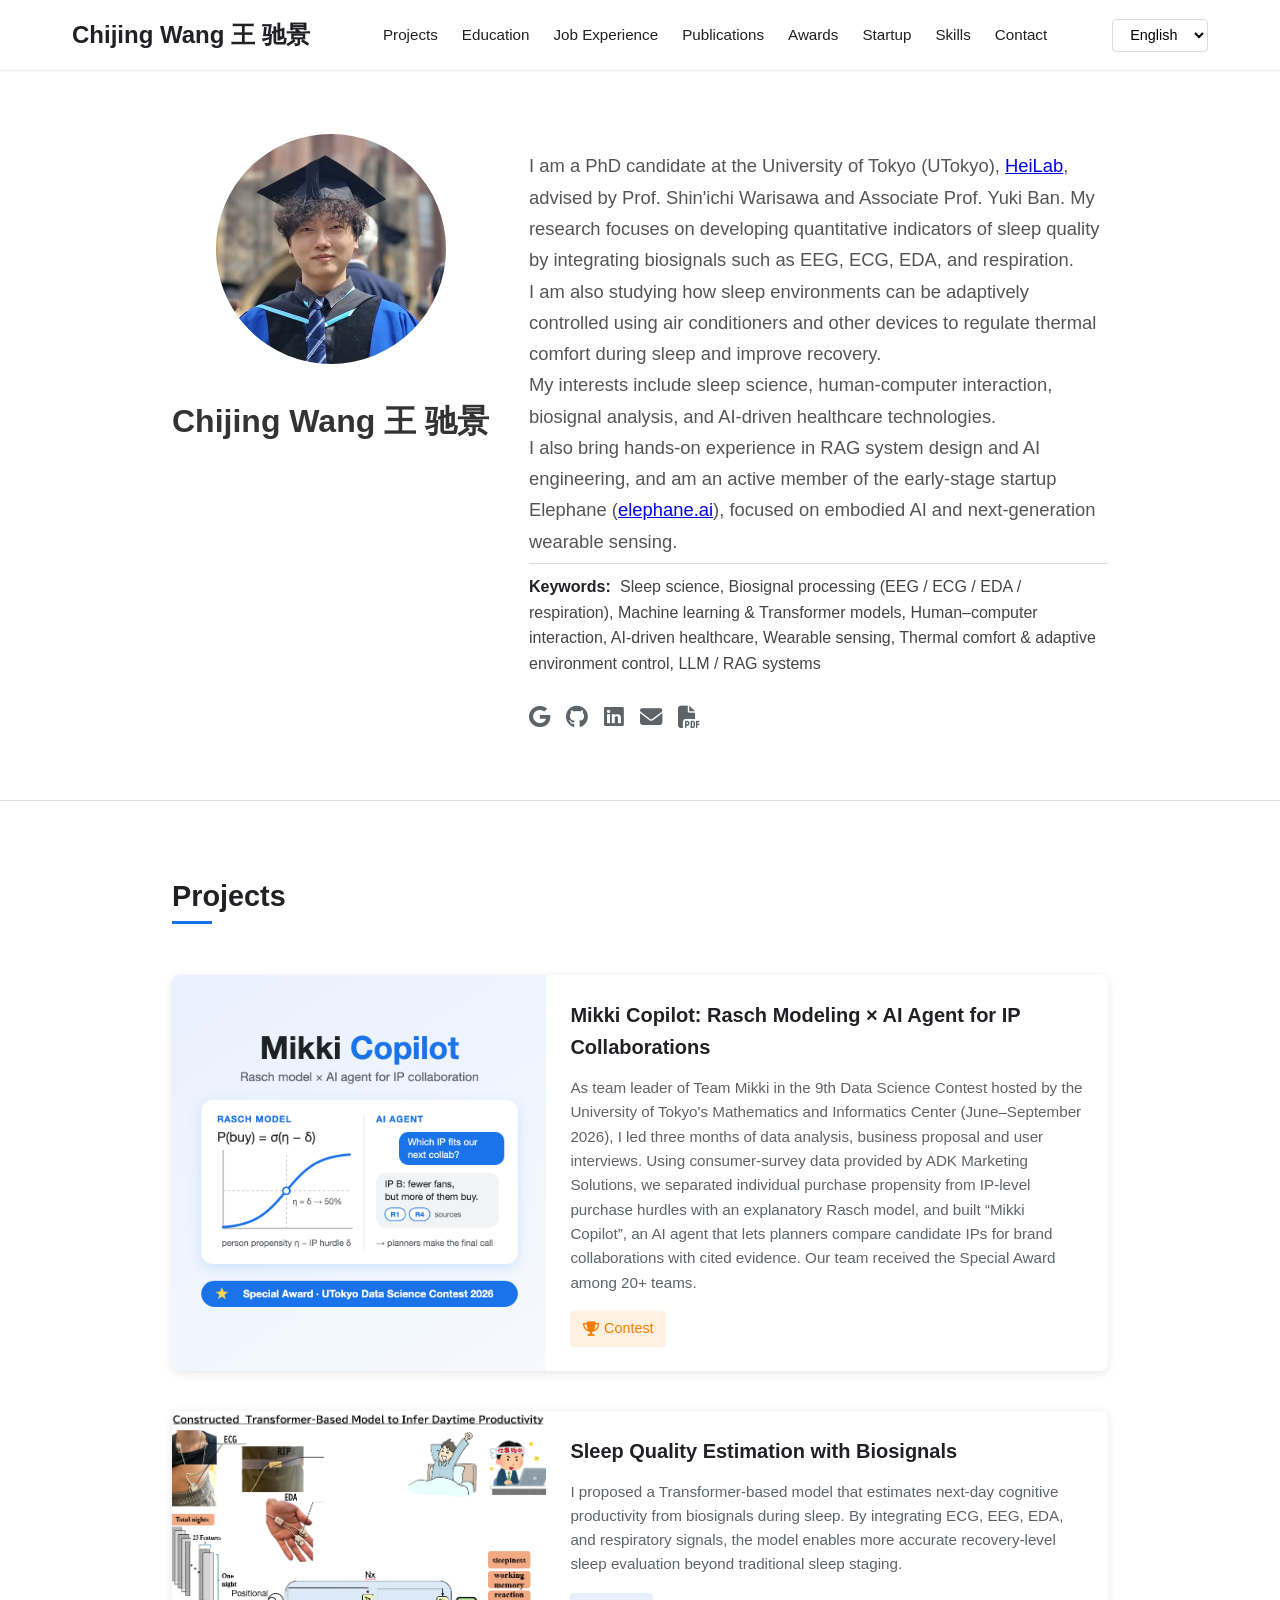
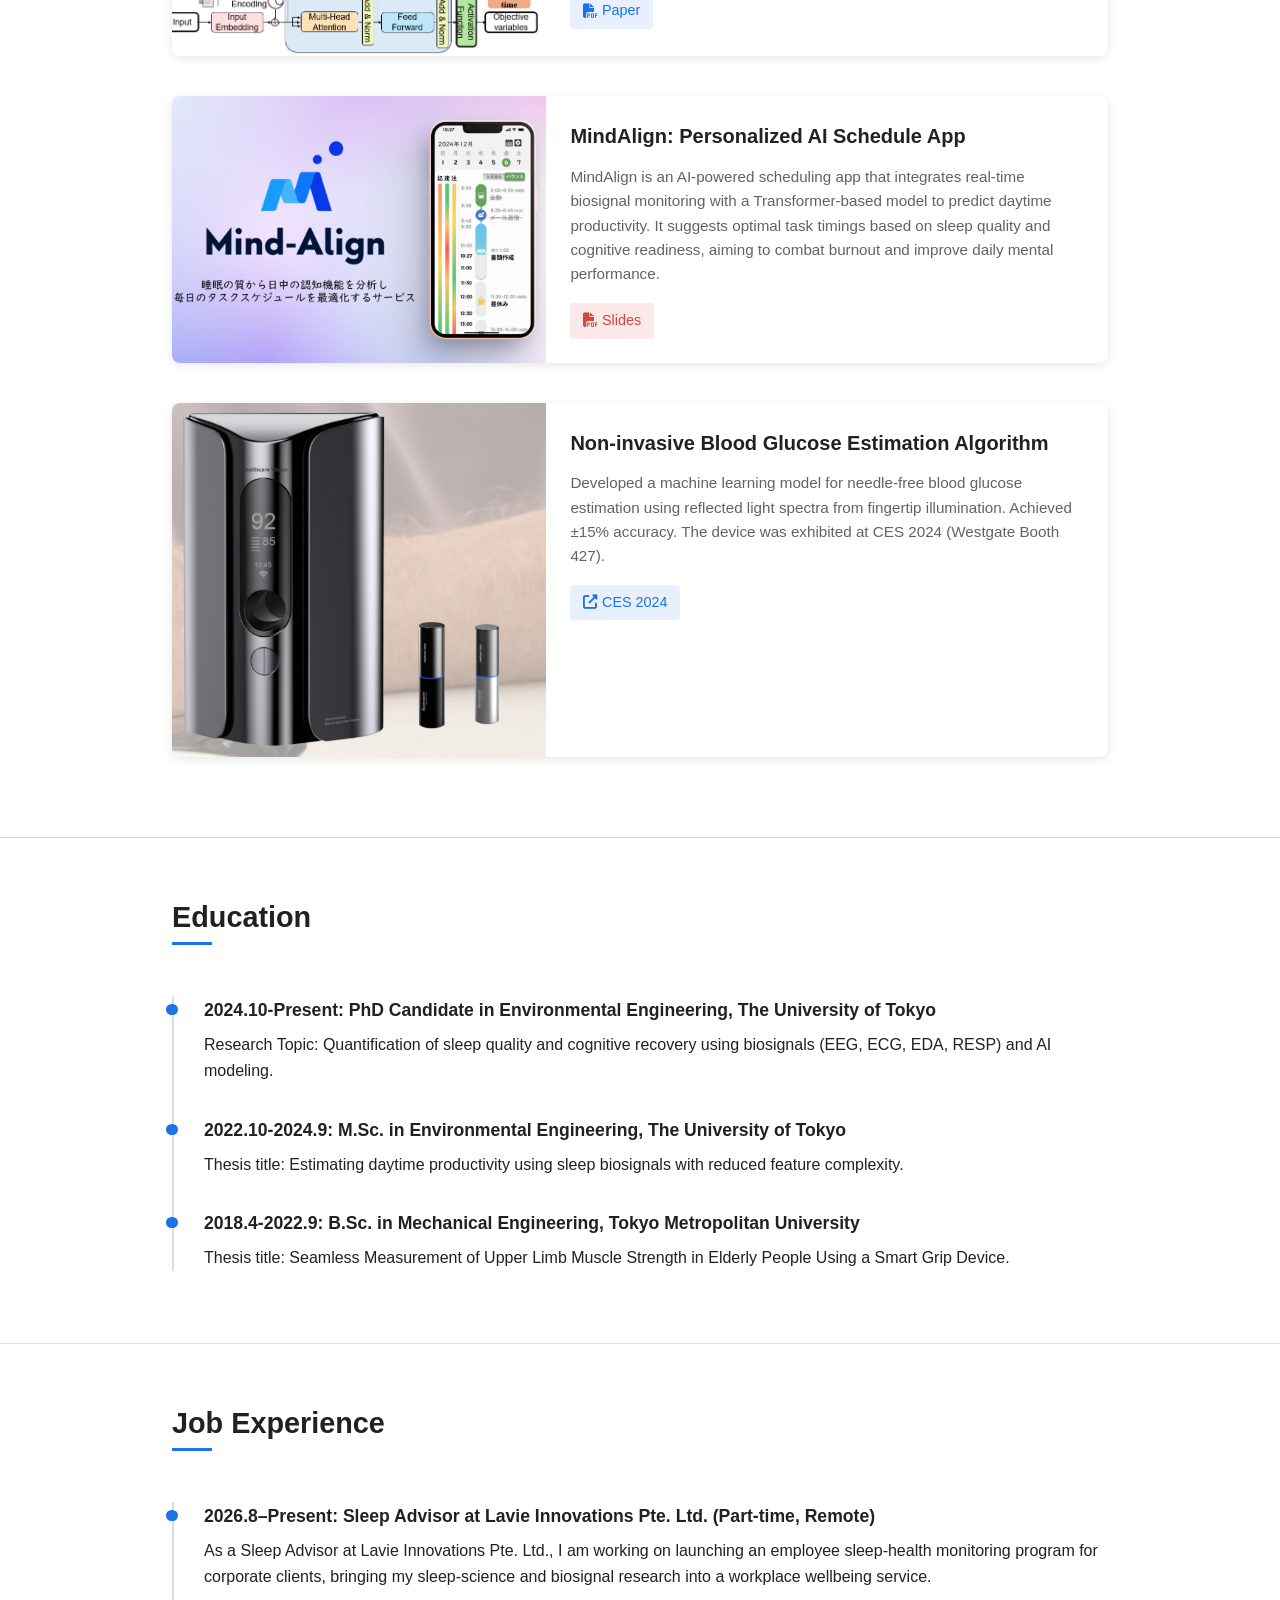
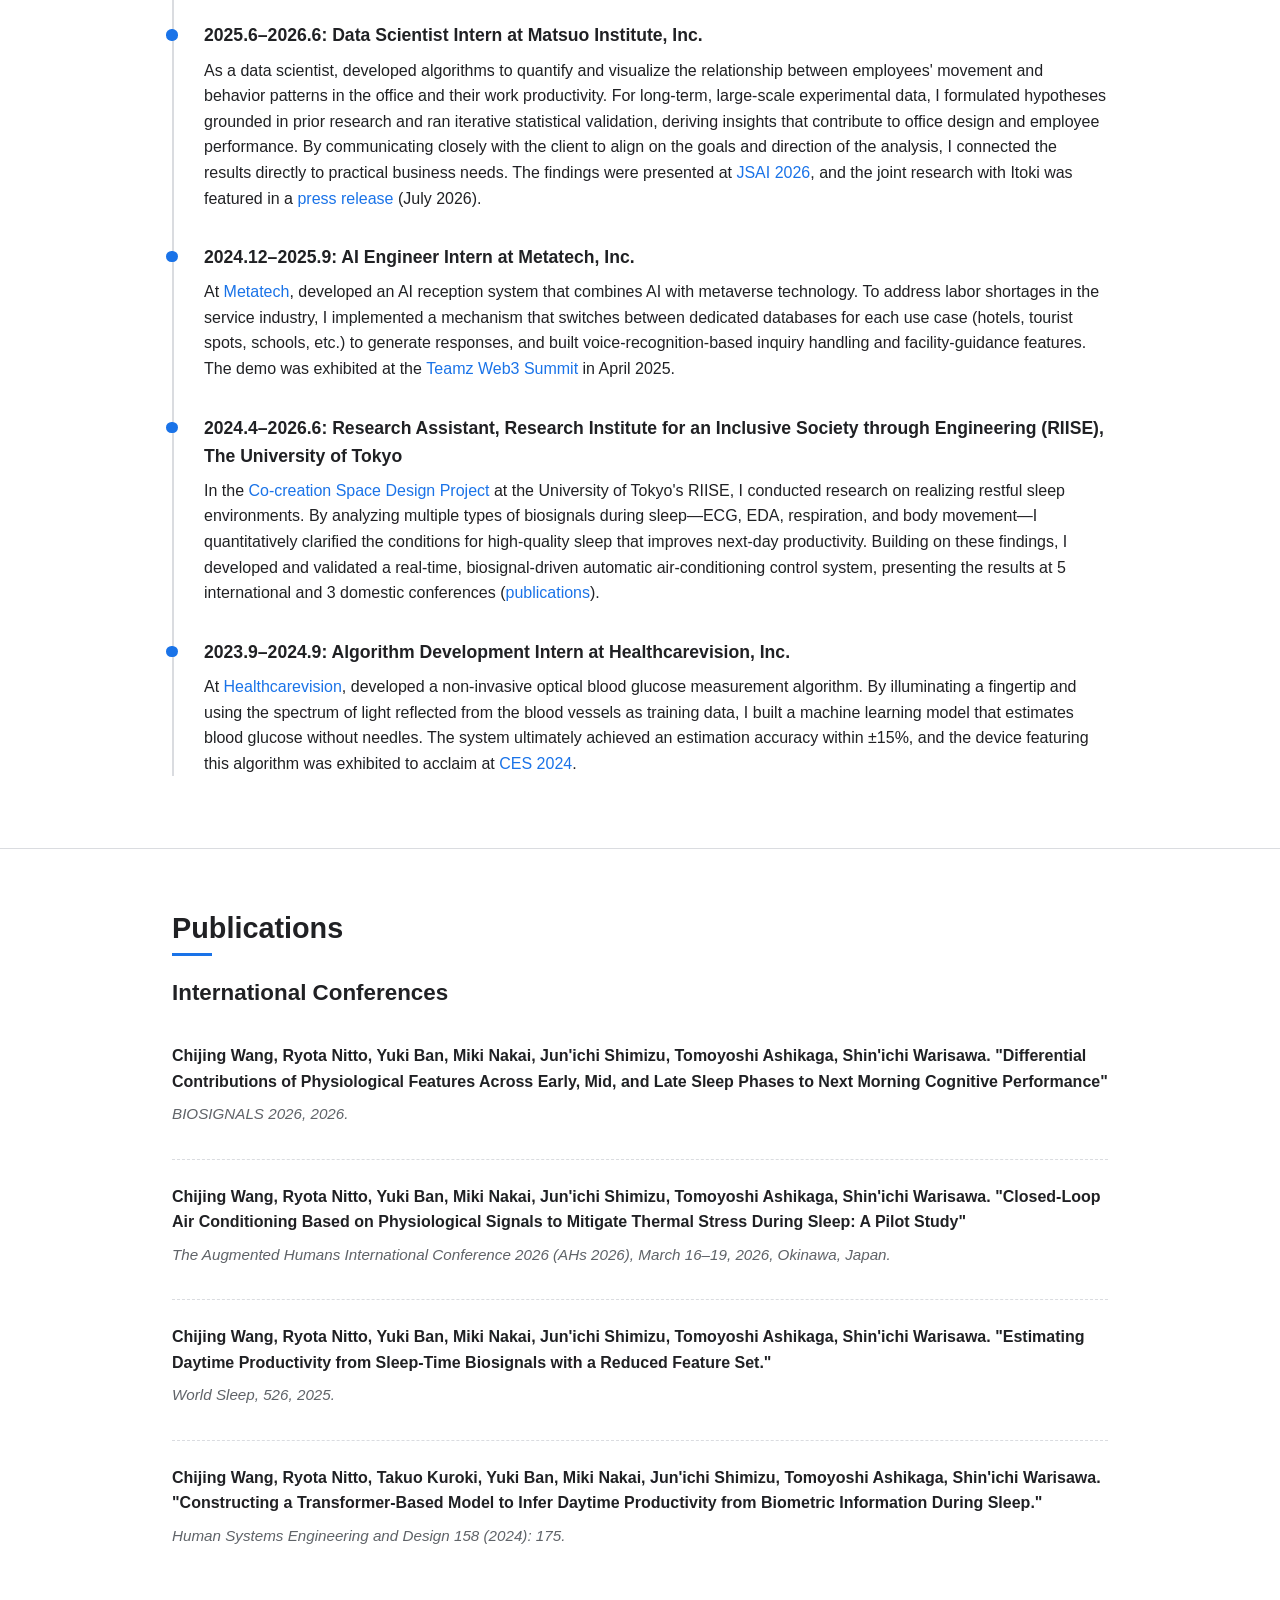
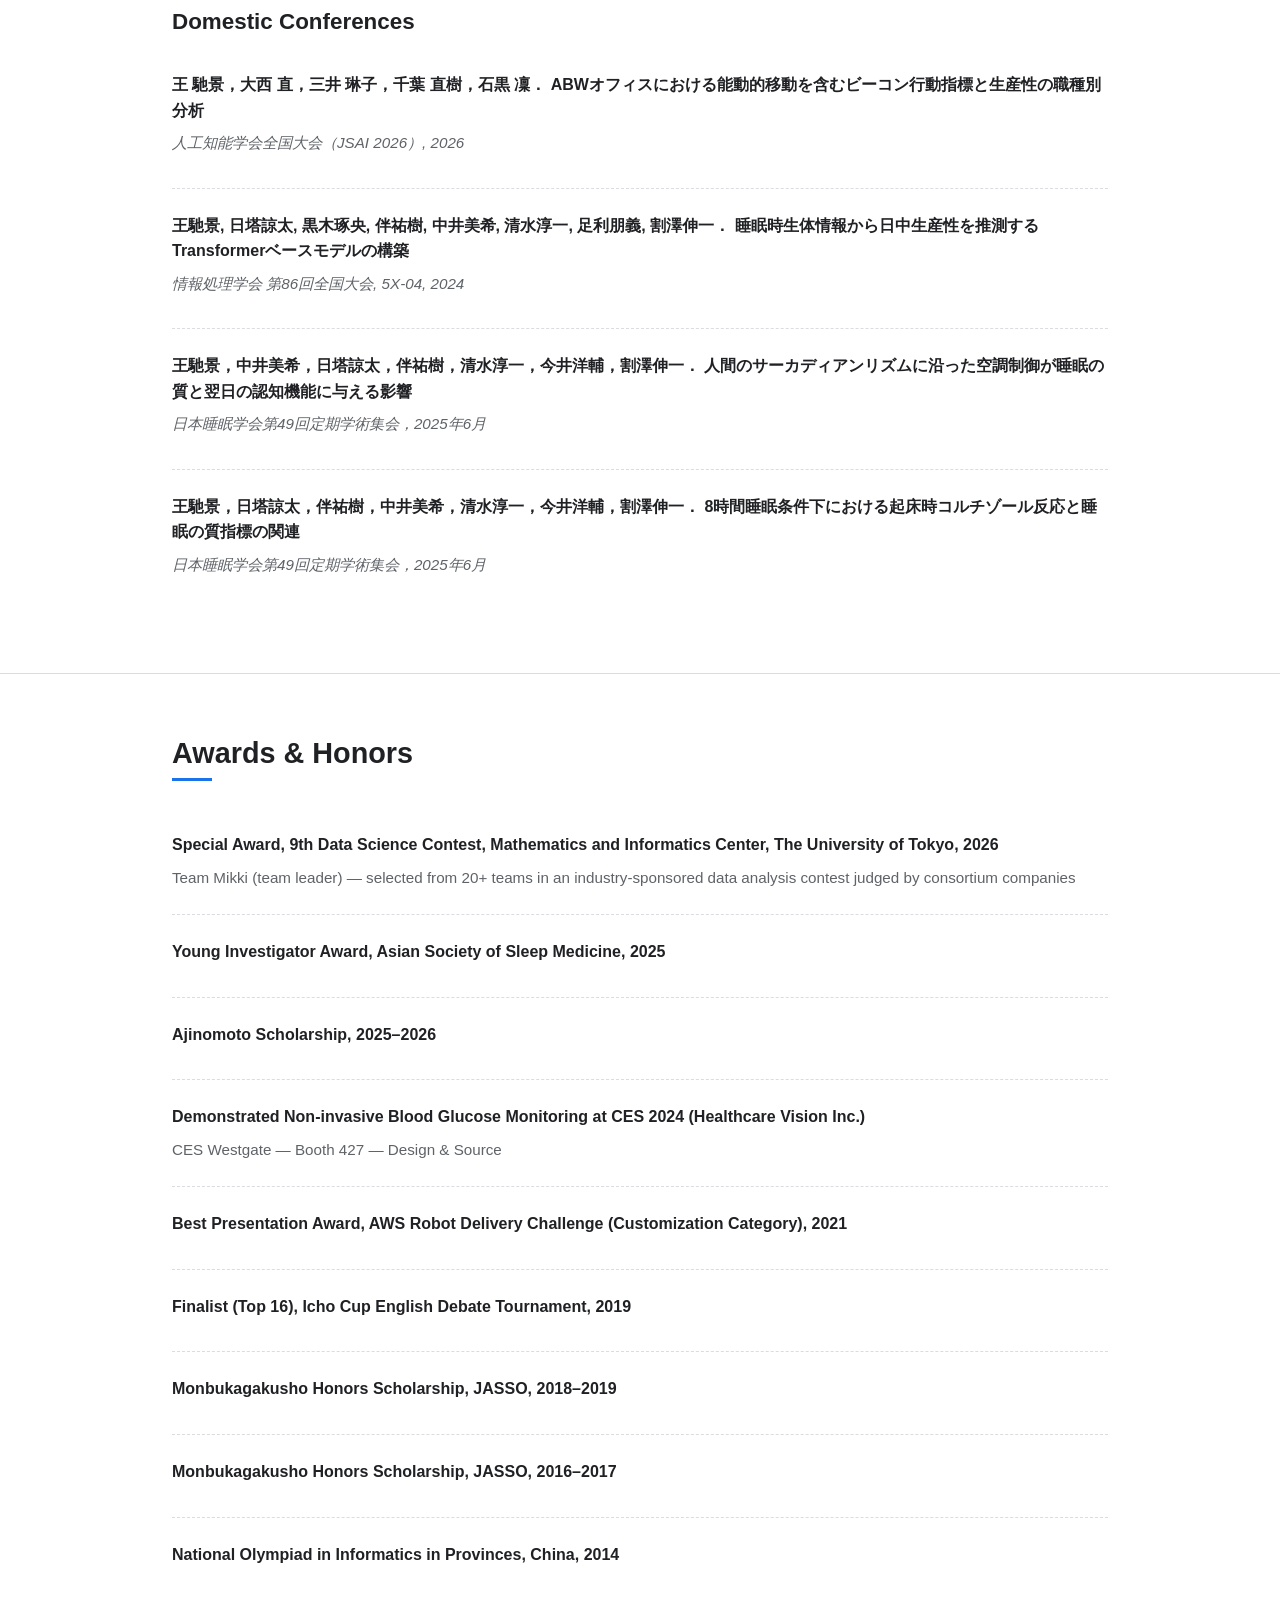
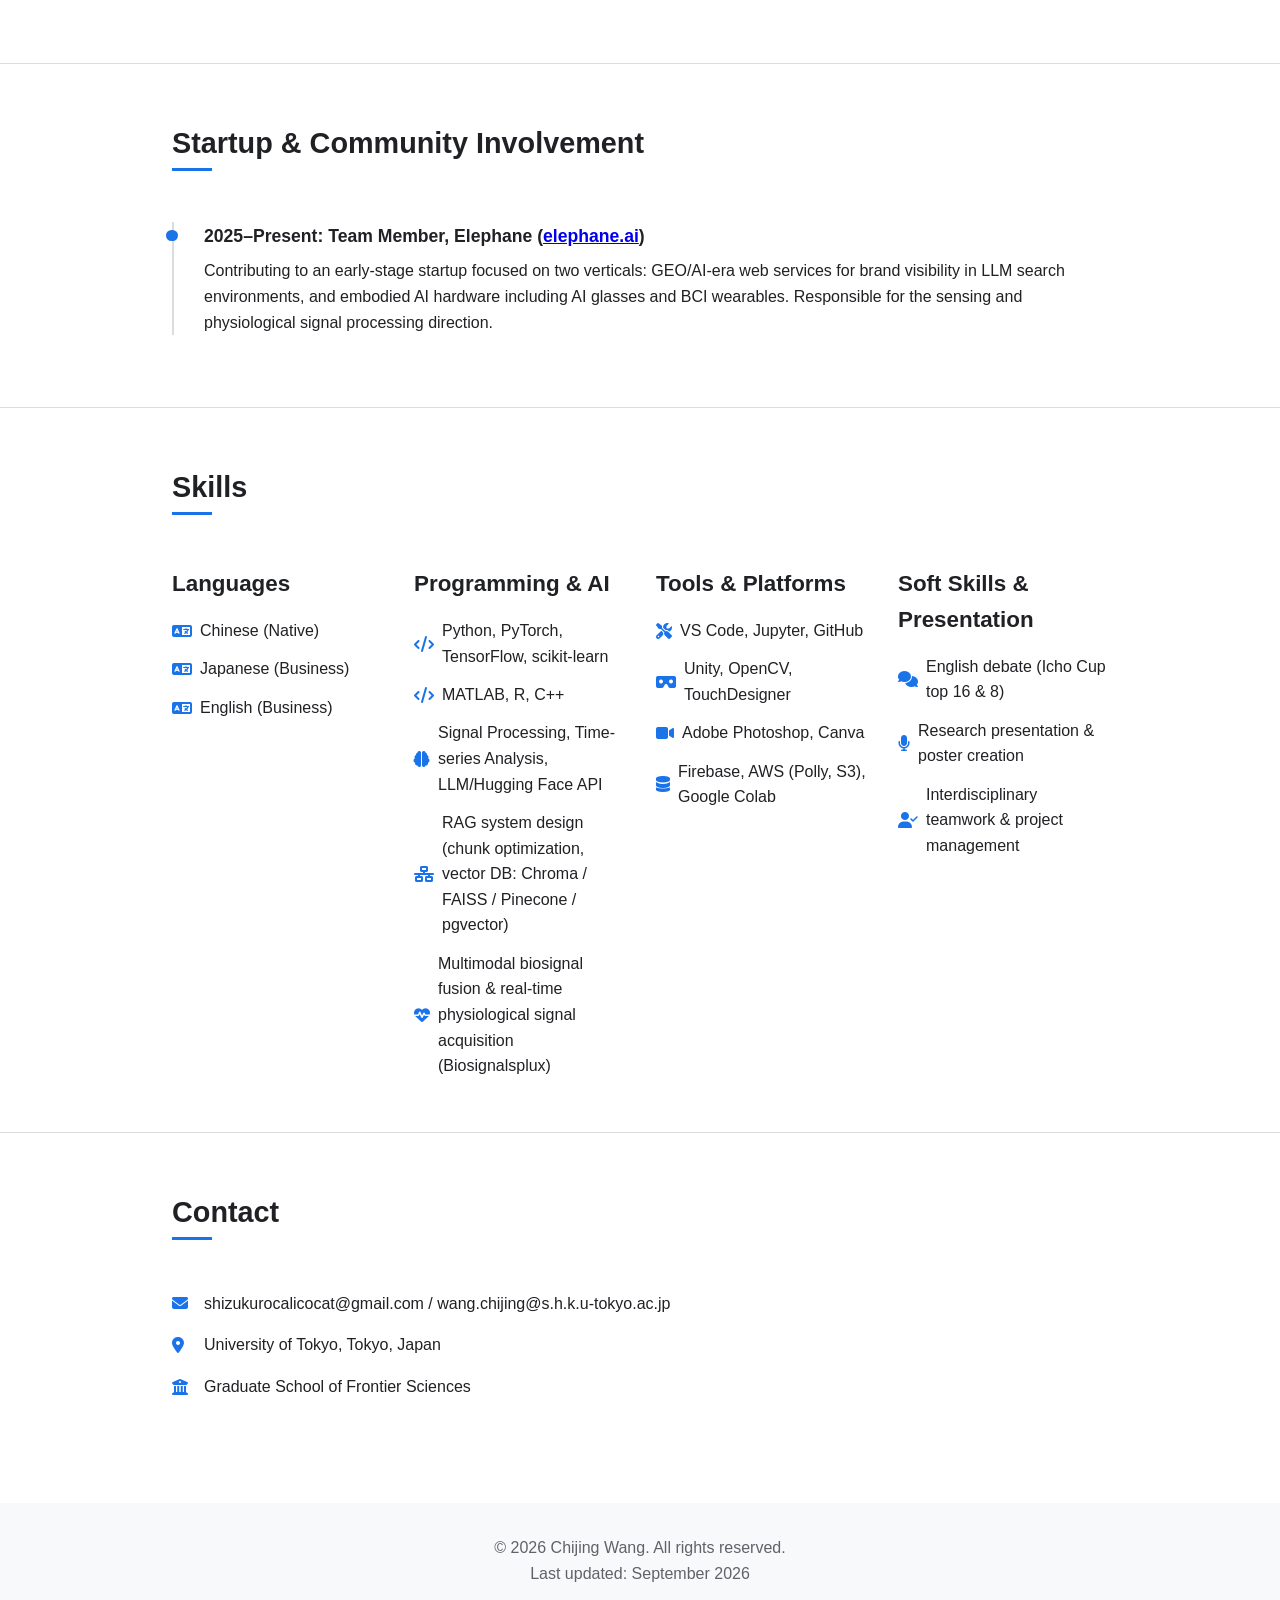
==== commit e7e74b9a: "Add Mikki Copilot project and award; rebuild resumes from HTML index.html - Add "Mikki Copilot: Rasc" ====
--- a/index.html
+++ b/index.html
@@ -730,6 +730,31 @@
                 <div class="project-container">
                     <div class="project-card">
                         <div class="project-img-container">
+                            <img src="mikki_copilot.png" alt="Mikki Copilot: Rasch model and AI agent for IP collaboration" class="project-img">
+                        </div>
+                        <div class="project-content">
+                            <div class="project-title" lang="en">Mikki Copilot: Rasch Modeling × AI Agent for IP Collaborations</div>
+                            <div class="project-title" lang="ja">Mikki Copilot：Raschモデル × AIエージェントによるコラボIP選定支援</div>
+                            <div class="project-title" lang="zh">Mikki Copilot：Rasch 模型 × AI Agent 辅助联名 IP 选择</div>
+                            <div class="project-description" lang="en">
+                                As team leader of Team Mikki in the 9th Data Science Contest hosted by the University of Tokyo's Mathematics and Informatics Center (June–September 2026), I led three months of data analysis, business proposal and user interviews. Using consumer-survey data provided by ADK Marketing Solutions, we separated individual purchase propensity from IP-level purchase hurdles with an explanatory Rasch model, and built “Mikki Copilot”, an AI agent that lets planners compare candidate IPs for brand collaborations with cited evidence. Our team received the Special Award among 20+ teams.
+                            </div>
+                            <div class="project-description" lang="ja">
+                                東京大学 数理・情報教育研究センター主催「第9回データサイエンスコンテスト」（2026年6月〜9月）にMikkiチームのリーダーとして参加し、約3か月にわたりデータ分析・事業提案・ユーザーインタビューを推進しました。株式会社ADKマーケティング・ソリューションズ提供の消費者調査データを用い、説明的Raschモデルで個人の購買傾向とIPごとの購入ハードルを分離するとともに、企画担当者が出典付きの根拠をもとに候補IPを比較できるAIエージェント「Mikki Copilot」を開発しました。20以上のチームの中から特別賞を受賞しました。
+                            </div>
+                            <div class="project-description" lang="zh">
+                                作为 Mikki 团队队长，参加东京大学数理・信息教育研究中心主办的「第9届数据科学大赛」（2026年6月–9月），带领团队在约三个月内完成数据分析、商业提案与用户访谈。基于 ADK Marketing Solutions 提供的消费者调查数据，我们利用解释性 Rasch 模型分离个人购买倾向与各 IP 的购买门槛，并开发了 AI Agent「Mikki Copilot」，帮助企划人员基于附出处的依据比较候选联名 IP。团队从20余支队伍中脱颖而出，荣获特别奖。
+                            </div>
+                            <div class="project-links">
+                                <a href="https://www.mi.u-tokyo.ac.jp/contest2026.html" class="project-link-btn talk-btn" target="_blank">
+                                    <i class="fas fa-trophy"></i> <span lang="en">Contest</span><span lang="ja">コンテスト</span><span lang="zh">大赛主页</span>
+                                </a>
+                            </div>
+                        </div>
+                    </div>
+
+                    <div class="project-card">
+                        <div class="project-img-container">
                             <img src="Sleep model.png" alt="Sleep Quality Estimation" class="project-img">
                         </div>
                         <div class="project-content">
@@ -1005,6 +1030,14 @@
                 <h2 lang="zh">获奖荣誉</h2>
         
                 <div class="awards-container">
+                    <div class="award-item">
+                        <div class="award-title" lang="en">Special Award, 9th Data Science Contest, Mathematics and Informatics Center, The University of Tokyo, 2026</div>
+                        <div class="award-title" lang="ja">特別賞, 第9回データサイエンスコンテスト, 東京大学 数理・情報教育研究センター, 2026</div>
+                        <div class="award-title" lang="zh">特别奖, 第9届数据科学大赛, 东京大学数理・信息教育研究中心, 2026</div>
+                        <div class="award-description" lang="en">Team Mikki (team leader) — selected from 20+ teams in an industry-sponsored data analysis contest judged by consortium companies</div>
+                        <div class="award-description" lang="ja">Mikkiチーム（チームリーダー）— 産業界コンソーシアム加盟企業による審査で、20以上のチームの中から受賞</div>
+                        <div class="award-description" lang="zh">Mikki 团队（队长）— 由产业界联盟成员企业评审，从20余支队伍中脱颖而出</div>
+                    </div>
                     <div class="award-item">
                         <div class="award-title" lang="en">Young Investigator Award, Asian Society of Sleep Medicine, 2025</div>
                         <div class="award-title" lang="ja">若手研究者奨励賞, アジア睡眠学会, 2025</div>
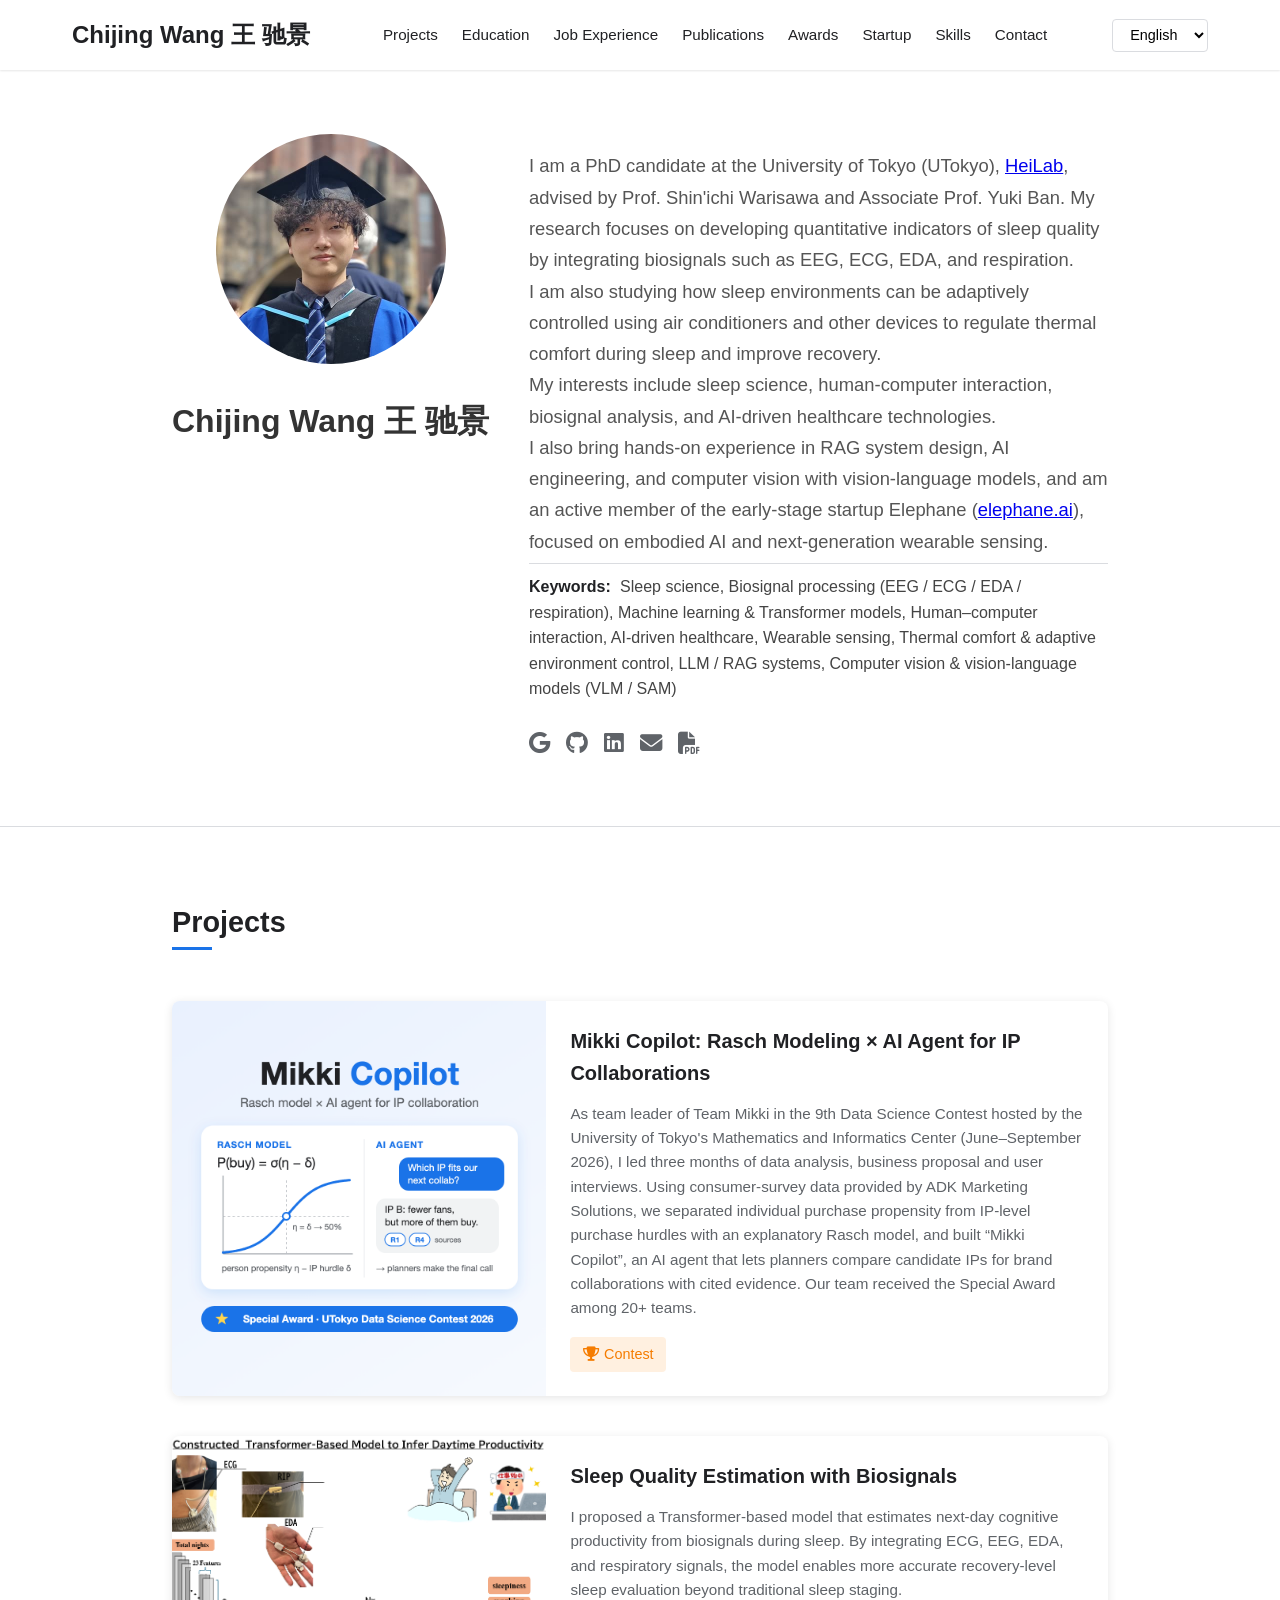
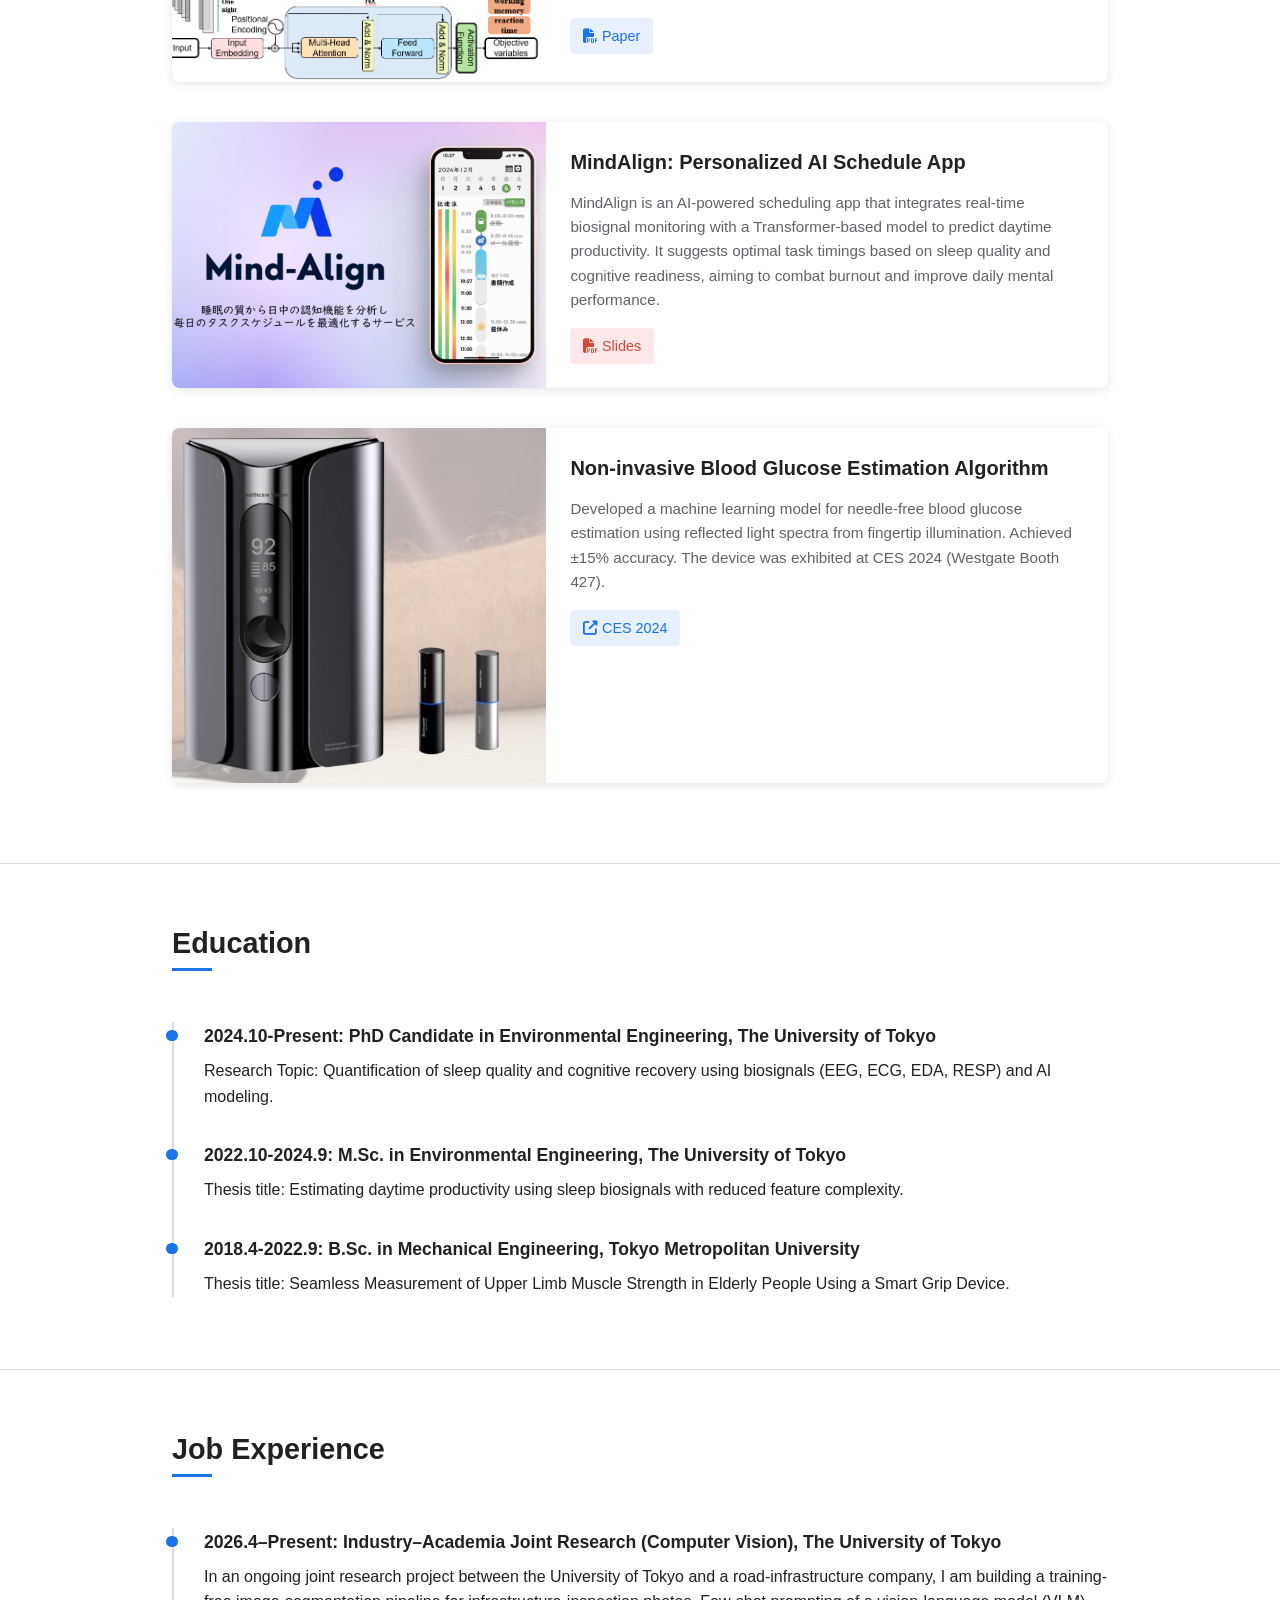
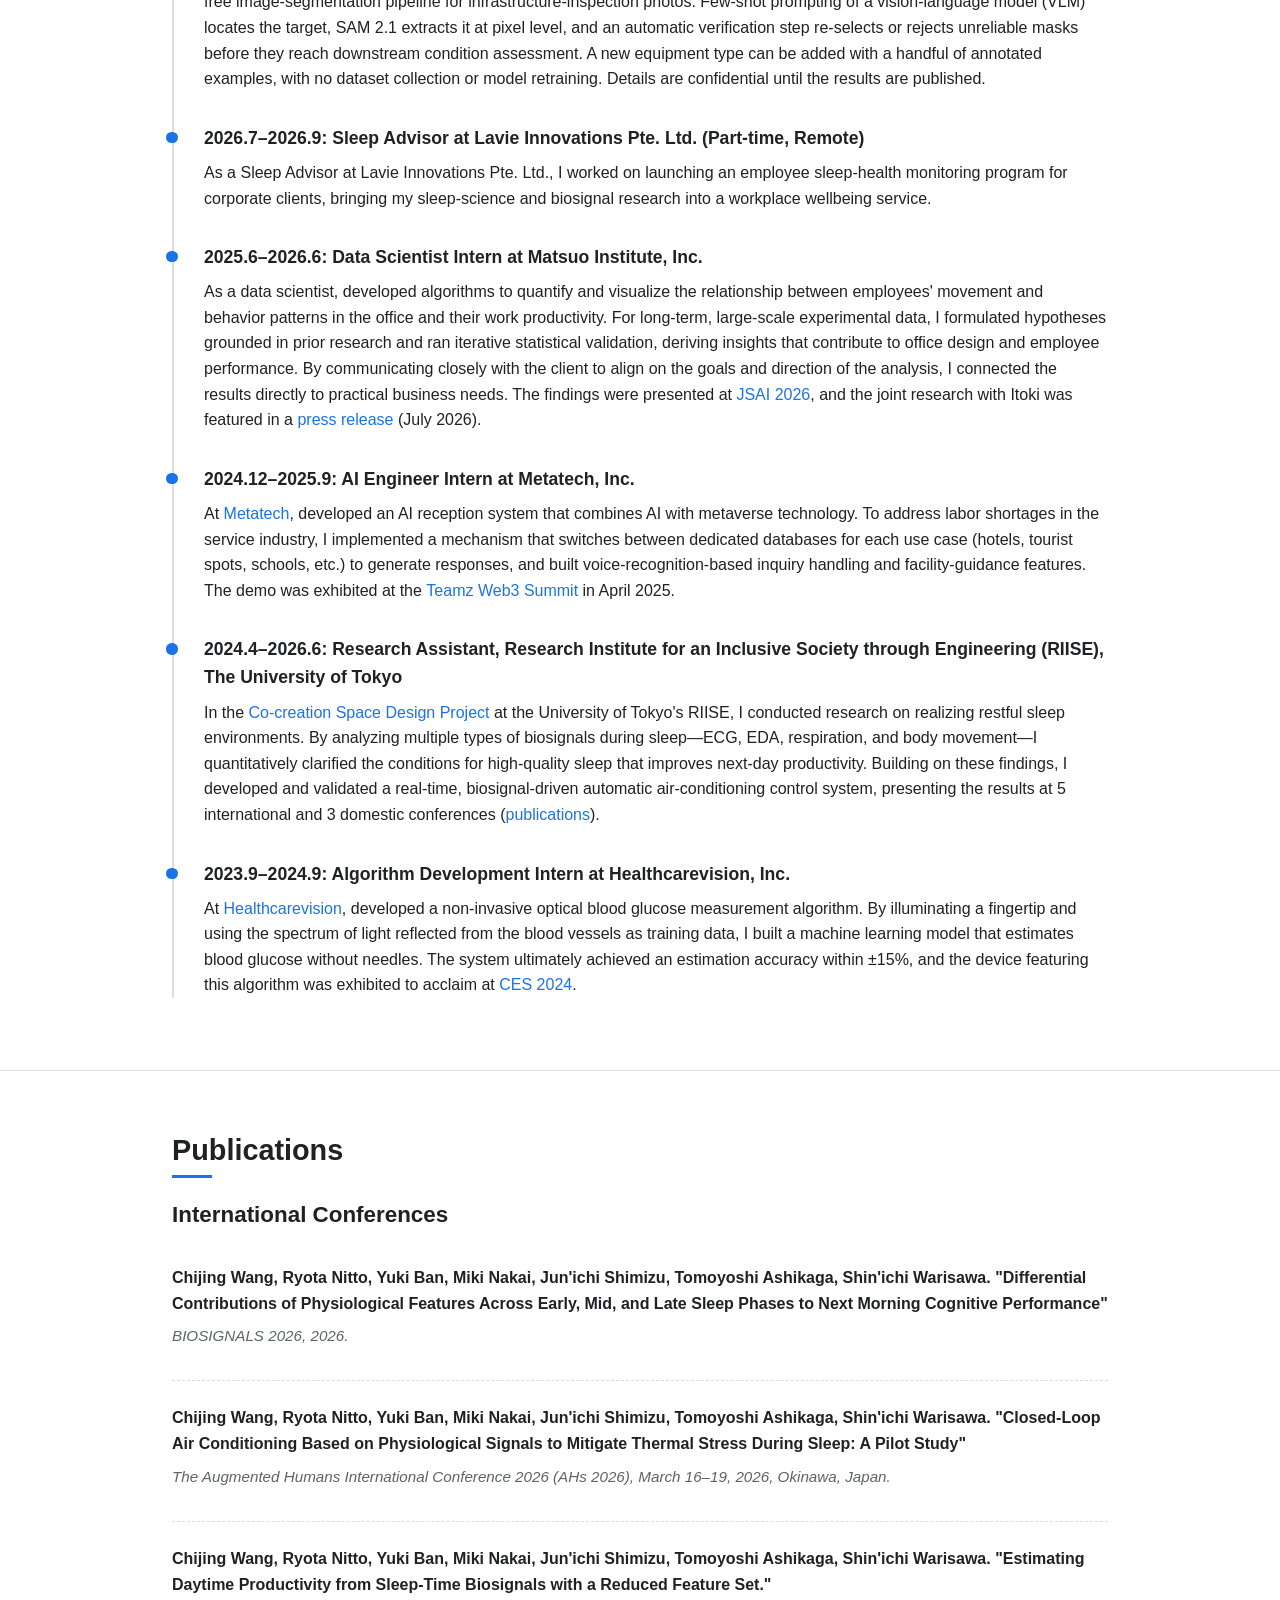
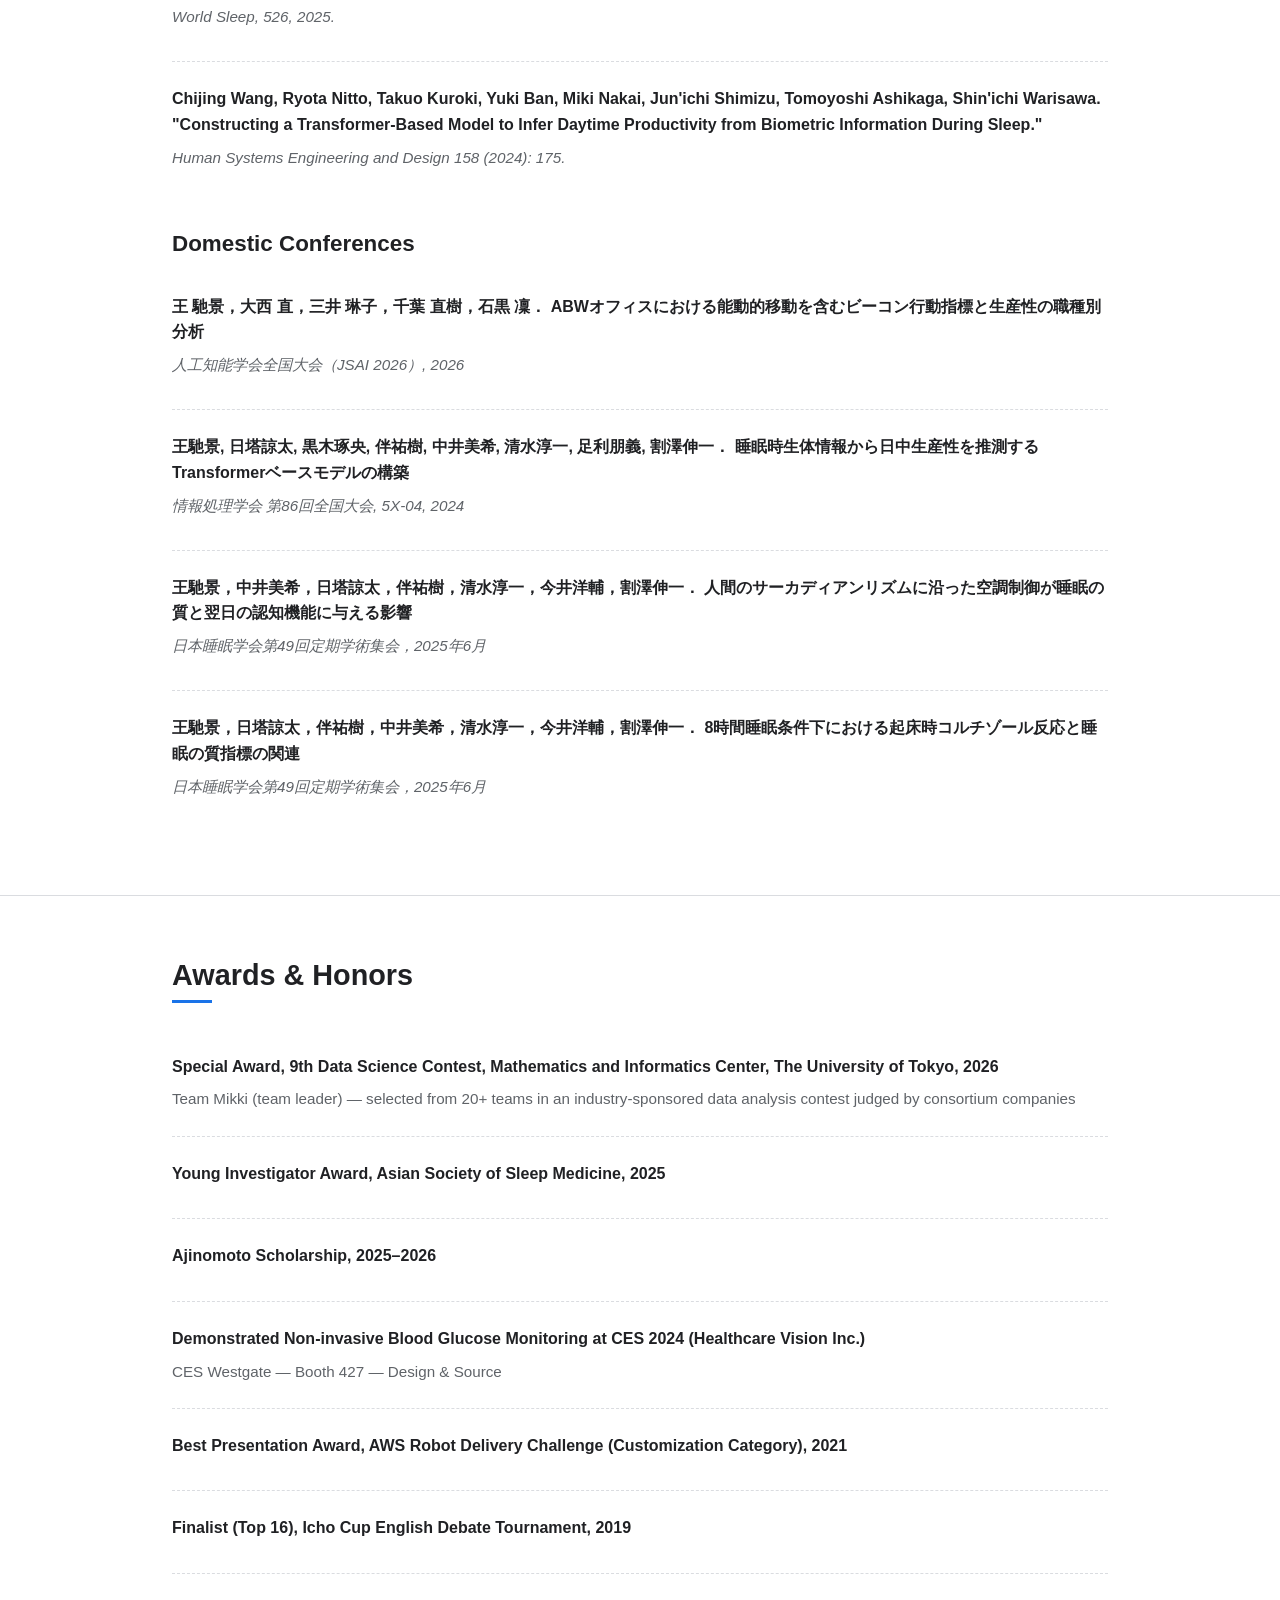
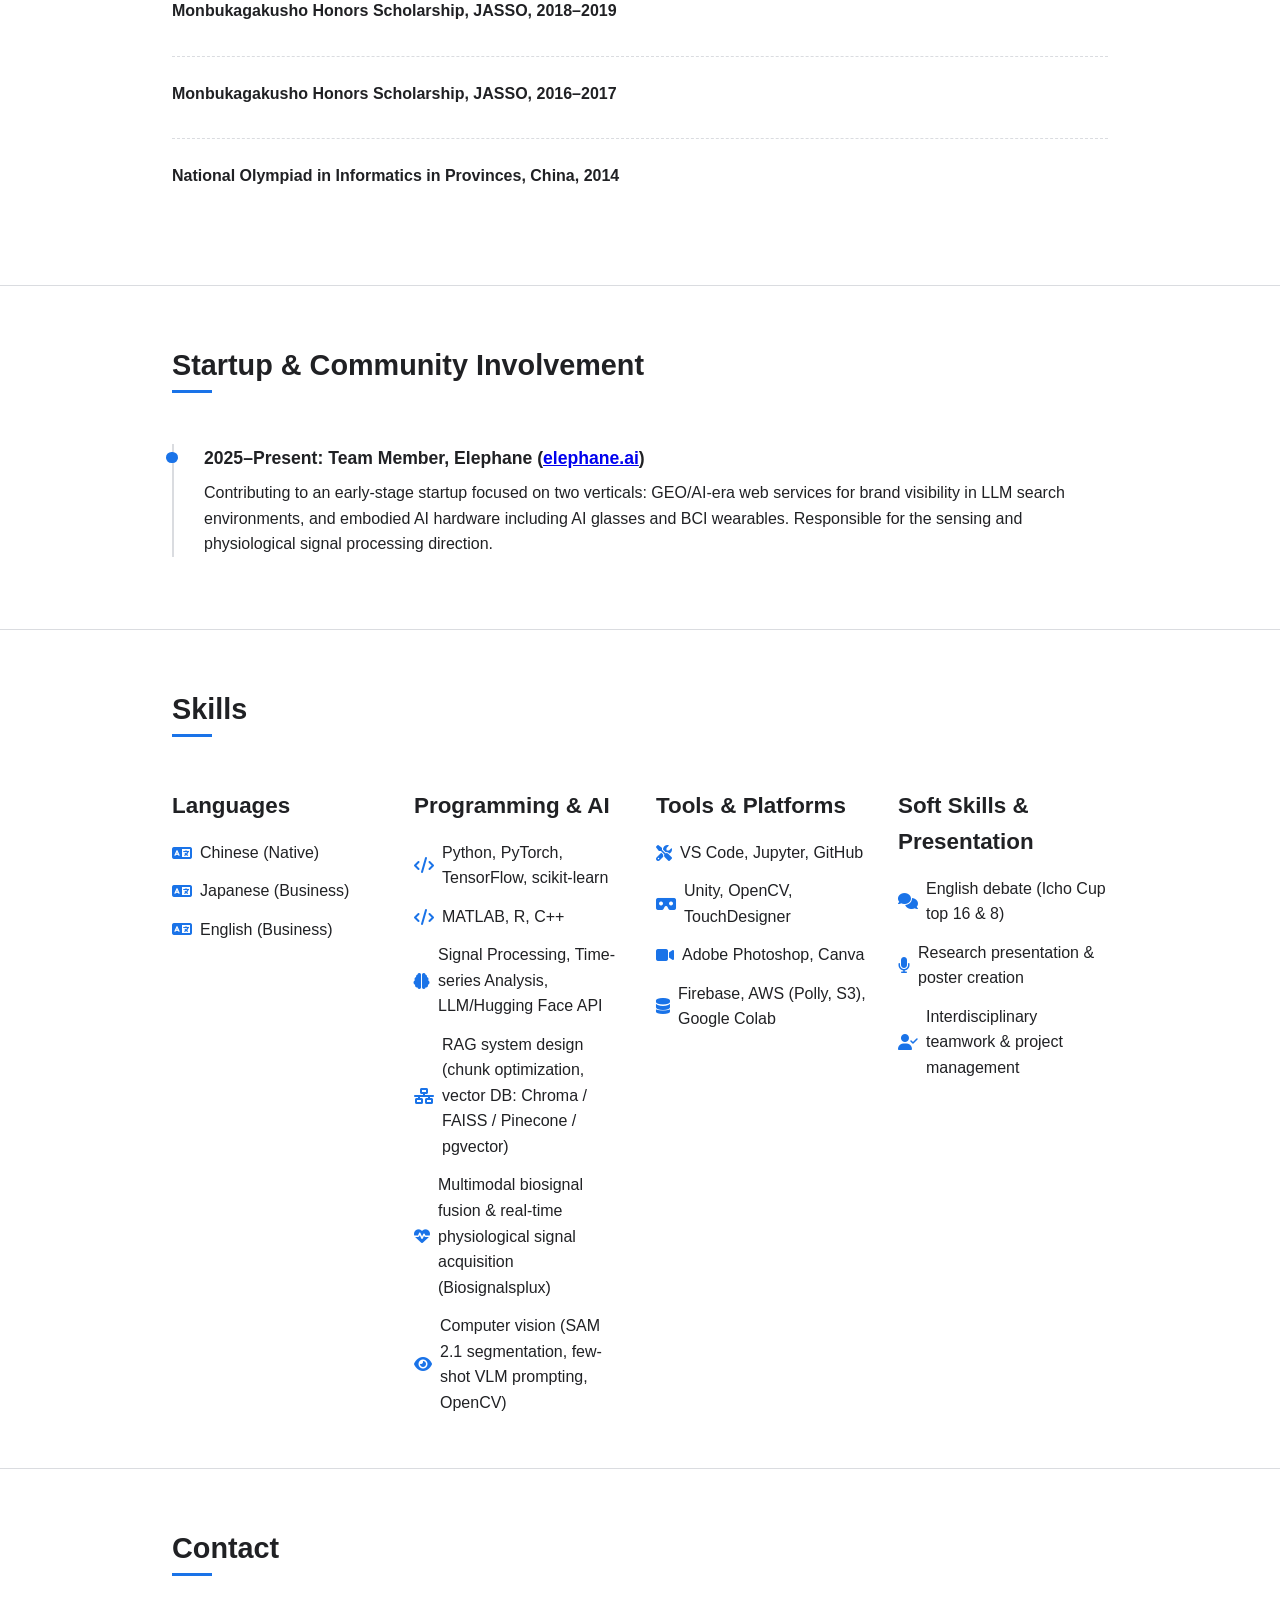
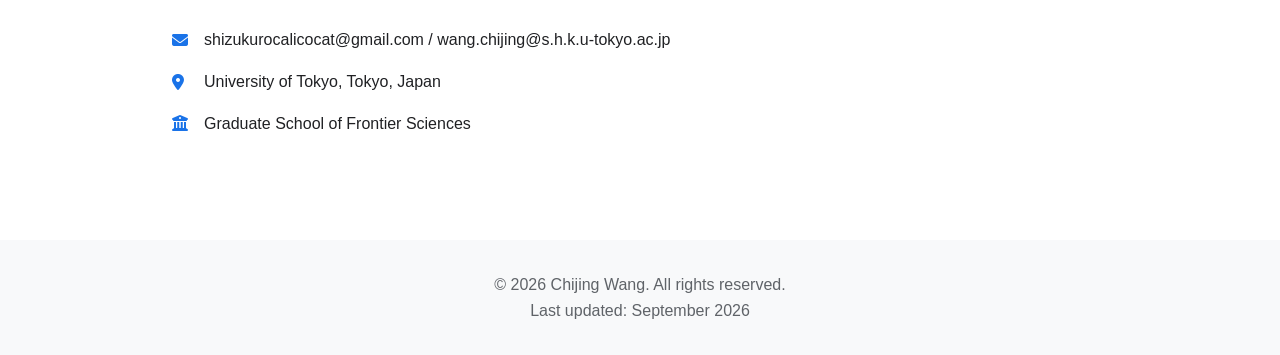
==== commit f9db3ba0: "Add joint research project, end Lavie role, Windows resume builds - Homepage and resumes: add the on" ====
--- a/index.html
+++ b/index.html
@@ -5,7 +5,7 @@
     <meta name="viewport" content="width=device-width, initial-scale=1.0">
     <title>Chijing Wang 王 驰景</title>
     <meta name="description" content="Chijing Wang (王馳景) is a PhD candidate at the University of Tokyo (HeiLab) working on sleep science, biosignal analysis (EEG, ECG, EDA, respiration) and AI-driven healthcare. Publications, projects, experience and CV.">
-    <meta name="keywords" content="Chijing Wang, 王馳景, 王驰景, sleep science, biosignal processing, EEG, ECG, EDA, Transformer, machine learning, human-computer interaction, AI healthcare, wearable sensing, thermal comfort, RAG, LLM, University of Tokyo">
+    <meta name="keywords" content="Chijing Wang, 王馳景, 王驰景, sleep science, biosignal processing, EEG, ECG, EDA, Transformer, machine learning, human-computer interaction, AI healthcare, wearable sensing, thermal comfort, RAG, LLM, computer vision, vision-language models, SAM, University of Tokyo">
     <meta name="author" content="Chijing Wang">
     <link rel="canonical" href="https://chijing-wang.com/">
     <meta property="og:type" content="profile">
@@ -689,24 +689,24 @@
                             <p>I am a PhD candidate at the University of Tokyo (UTokyo), <a href="https://www.lhei.k.u-tokyo.ac.jp/#top" style="text-decoration: underline;">HeiLab</a>, advised by Prof. Shin'ichi Warisawa and Associate Prof. Yuki Ban. My research focuses on developing quantitative indicators of sleep quality by integrating biosignals such as EEG, ECG, EDA, and respiration.</p>
                             <p>I am also studying how sleep environments can be adaptively controlled using air conditioners and other devices to regulate thermal comfort during sleep and improve recovery.</p>
                             <p>My interests include sleep science, human-computer interaction, biosignal analysis, and AI-driven healthcare technologies.</p>
-                            <p>I also bring hands-on experience in RAG system design and AI engineering, and am an active member of the early-stage startup Elephane (<a href="https://elephane.ai" target="_blank">elephane.ai</a>), focused on embodied AI and next-generation wearable sensing.</p>
-                            <p class="keywords"><strong>Keywords:</strong> Sleep science, Biosignal processing (EEG / ECG / EDA / respiration), Machine learning &amp; Transformer models, Human–computer interaction, AI-driven healthcare, Wearable sensing, Thermal comfort &amp; adaptive environment control, LLM / RAG systems</p>
+                            <p>I also bring hands-on experience in RAG system design, AI engineering, and computer vision with vision-language models, and am an active member of the early-stage startup Elephane (<a href="https://elephane.ai" target="_blank">elephane.ai</a>), focused on embodied AI and next-generation wearable sensing.</p>
+                            <p class="keywords"><strong>Keywords:</strong> Sleep science, Biosignal processing (EEG / ECG / EDA / respiration), Machine learning &amp; Transformer models, Human–computer interaction, AI-driven healthcare, Wearable sensing, Thermal comfort &amp; adaptive environment control, LLM / RAG systems, Computer vision &amp; vision-language models (VLM / SAM)</p>
                         </div>
                         
                         <div class="hero-text" lang="ja">
                             <p>東京大学大学院（<a href="https://www.lhei.k.u-tokyo.ac.jp/#top" style="text-decoration: underline;">HeiLab</a>）の博士課程に在籍しており、割澤伸一教授・伴祐樹准教授の指導のもと、脳波・心電・皮膚電位・呼吸などの生体情報を用いた睡眠の質の定量評価指標の開発に取り組んでいます。</p>
                             <p>加えて、睡眠中の温熱快適性と回復を高めることを目的として、空調などの睡眠環境機器を用いた適応的な睡眠環境制御についても研究しています。</p>
                             <p>研究分野：睡眠科学、ヒューマンコンピュータインタラクション、生体信号解析、AI医療技術。</p>
-                            <p>RAGシステムの設計・実装やAIエンジニアリングの実務経験も持ち、具身AIと次世代ウェアラブルセンシングに取り組むスタートアップElephane（<a href="https://elephane.ai" target="_blank">elephane.ai</a>）のチームメンバーとして活動しています。</p>
-                            <p class="keywords"><strong>研究キーワード：</strong>睡眠科学、生体信号処理（脳波・心電・皮膚電位・呼吸）、機械学習・Transformerモデル、ヒューマンコンピュータインタラクション、AIヘルスケア、ウェアラブルセンシング、温熱快適性・適応的環境制御、LLM・RAGシステム</p>
+                            <p>RAGシステムの設計・実装やAIエンジニアリング、VLM（視覚言語モデル）を用いた画像認識の実務経験も持ち、具身AIと次世代ウェアラブルセンシングに取り組むスタートアップElephane（<a href="https://elephane.ai" target="_blank">elephane.ai</a>）のチームメンバーとして活動しています。</p>
+                            <p class="keywords"><strong>研究キーワード：</strong>睡眠科学、生体信号処理（脳波・心電・皮膚電位・呼吸）、機械学習・Transformerモデル、ヒューマンコンピュータインタラクション、AIヘルスケア、ウェアラブルセンシング、温熱快適性・適応的環境制御、LLM・RAGシステム、コンピュータビジョン・視覚言語モデル（VLM / SAM）</p>
                         </div>
                         
                         <div class="hero-text" lang="zh">
                             <p>我是东京大学（<a href="https://www.lhei.k.u-tokyo.ac.jp/#top" style="text-decoration: underline;">HeiLab</a>）博士生，在割澤伸一教授与伴祐树副教授的指导下进行研究。我的研究旨在通过脑电、心电、皮肤电反应与呼吸等多模态生理信号，开发用于量化睡眠质量的指标。</p>
                             <p>此外，我也在研究如何利用空调等睡眠环境设备，对睡眠过程中的热舒适环境进行自适应调节，从而改善睡眠质量与恢复效果。</p>
                             <p>研究方向包括睡眠科学、人机交互、生物信号分析，以及AI在医疗健康领域的应用。</p>
-                            <p>我同时具备RAG系统设计与AI工程的实践经验，并作为团队成员参与具身AI与新一代可穿戴感知方向的初创公司Elephane（<a href="https://elephane.ai" target="_blank">elephane.ai</a>）的早期建设。</p>
-                            <p class="keywords"><strong>研究关键词：</strong>睡眠科学、生理信号处理（脑电・心电・皮肤电・呼吸）、机器学习与Transformer模型、人机交互、AI医疗健康、可穿戴感知、热舒适与自适应环境控制、LLM / RAG系统</p>
+                            <p>我同时具备RAG系统设计、AI工程以及基于视觉语言模型（VLM）的计算机视觉方面的实践经验，并作为团队成员参与具身AI与新一代可穿戴感知方向的初创公司Elephane（<a href="https://elephane.ai" target="_blank">elephane.ai</a>）的早期建设。</p>
+                            <p class="keywords"><strong>研究关键词：</strong>睡眠科学、生理信号处理（脑电・心电・皮肤电・呼吸）、机器学习与Transformer模型、人机交互、AI医疗健康、可穿戴感知、热舒适与自适应环境控制、LLM / RAG系统、计算机视觉与视觉语言模型（VLM / SAM）</p>
                         </div>
                         
                         <ul class="social-links">
@@ -877,12 +877,21 @@
                 <div class="timeline">
 
                     <div class="timeline-item">
-                        <div class="timeline-degree" lang="en">2026.8–Present: Sleep Advisor at Lavie Innovations Pte. Ltd. (Part-time, Remote)</div>
-                        <div class="timeline-degree" lang="ja">2026.8–現在: Lavie Innovations Pte. Ltd. 睡眠専門家（スリープアドバイザー・パート・リモート）</div>
-                        <div class="timeline-degree" lang="zh">2026.8–至今：Lavie Innovations Pte. Ltd. 睡眠专家（睡眠顾问・兼职・远程）</div>
-                        <p lang="en">As a Sleep Advisor at Lavie Innovations Pte. Ltd., I am working on launching an employee sleep-health monitoring program for corporate clients, bringing my sleep-science and biosignal research into a workplace wellbeing service.</p>
-                        <p lang="ja">Lavie Innovations Pte. Ltd. のスリープアドバイザー（睡眠専門家）として、法人顧客向けの「従業員睡眠健康モニタリングプログラム」の立ち上げに取り組んでいます。睡眠科学・生体信号解析の研究知見を、職場のウェルビーイング向けサービスへと展開しています。</p>
-                        <p lang="zh">作为 Lavie Innovations Pte. Ltd. 的睡眠顾问（睡眠专家），负责面向企业客户的「员工睡眠健康监测项目」的启动与搭建，将睡眠科学与生理信号解析的研究成果转化为面向职场健康的服务。</p>
+                        <div class="timeline-degree" lang="en">2026.4–Present: Industry–Academia Joint Research (Computer Vision), The University of Tokyo</div>
+                        <div class="timeline-degree" lang="ja">2026.4–現在: 東京大学 産学共同研究（コンピュータビジョン）</div>
+                        <div class="timeline-degree" lang="zh">2026.4–至今：东京大学 产学共同研究（计算机视觉）</div>
+                        <p lang="en">In an ongoing joint research project between the University of Tokyo and a road-infrastructure company, I am building a training-free image-segmentation pipeline for infrastructure-inspection photos. Few-shot prompting of a vision-language model (VLM) locates the target, SAM 2.1 extracts it at pixel level, and an automatic verification step re-selects or rejects unreliable masks before they reach downstream condition assessment. A new equipment type can be added with a handful of annotated examples, with no dataset collection or model retraining. Details are confidential until the results are published.</p>
+                        <p lang="ja">東京大学と道路インフラ関連企業との産学共同研究として、インフラ点検写真向けの学習不要な画像セグメンテーション・パイプラインを構築しています。VLM（視覚言語モデル）のFew-Shotプロンプトで対象を定位し、SAM 2.1で画素単位の領域を抽出したうえで、信頼度の低いマスクは自動検証で再選択・棄却してから後段の状態判定へ渡します。新しい設備の種類も数組の見本だけで追加でき、データセットの収集やモデルの再学習は不要です。成果は未発表のため、詳細は公開していません。</p>
+                        <p lang="zh">在东京大学与一家道路基础设施相关企业开展的产学共同研究中，我正在为基础设施巡检照片构建一套无需训练的图像分割流程：利用视觉语言模型（VLM）的少样本提示定位目标，再由 SAM 2.1 提取像素级区域，并通过自动校验对低置信度的掩膜进行重选或剔除，之后才交给后续的状态评估。新增一类设备只需少量标注样例，无需收集数据集或重新训练模型。由于成果尚未发表，具体细节暂不公开。</p>
+                    </div>
+
+                    <div class="timeline-item">
+                        <div class="timeline-degree" lang="en">2026.7–2026.9: Sleep Advisor at Lavie Innovations Pte. Ltd. (Part-time, Remote)</div>
+                        <div class="timeline-degree" lang="ja">2026.7–2026.9: Lavie Innovations Pte. Ltd. 睡眠専門家（スリープアドバイザー・パート・リモート）</div>
+                        <div class="timeline-degree" lang="zh">2026.7–2026.9：Lavie Innovations Pte. Ltd. 睡眠专家（睡眠顾问・兼职・远程）</div>
+                        <p lang="en">As a Sleep Advisor at Lavie Innovations Pte. Ltd., I worked on launching an employee sleep-health monitoring program for corporate clients, bringing my sleep-science and biosignal research into a workplace wellbeing service.</p>
+                        <p lang="ja">Lavie Innovations Pte. Ltd. のスリープアドバイザー（睡眠専門家）として、法人顧客向けの「従業員睡眠健康モニタリングプログラム」の立ち上げに取り組みました。睡眠科学・生体信号解析の研究知見を、職場のウェルビーイング向けサービスへと展開しました。</p>
+                        <p lang="zh">作为 Lavie Innovations Pte. Ltd. 的睡眠顾问（睡眠专家），负责了面向企业客户的「员工睡眠健康监测项目」的启动与搭建，将睡眠科学与生理信号解析的研究成果转化为面向职场健康的服务。</p>
                     </div>
 
                     <div class="timeline-item">
@@ -1139,6 +1148,7 @@
                             <li><i class="fas fa-brain"></i> Signal Processing, Time-series Analysis, LLM/Hugging Face API</li>
                             <li><i class="fas fa-network-wired"></i> <span lang="en">RAG system design (chunk optimization, vector DB: Chroma / FAISS / Pinecone / pgvector)</span><span lang="ja">RAGシステム設計（チャンク最適化、ベクトルDB：Chroma / FAISS / Pinecone / pgvector）</span><span lang="zh">RAG系统设计（分块优化，向量数据库：Chroma / FAISS / Pinecone / pgvector）</span></li>
                             <li><i class="fas fa-heartbeat"></i> <span lang="en">Multimodal biosignal fusion &amp; real-time physiological signal acquisition (Biosignalsplux)</span><span lang="ja">マルチモーダル生体信号融合・リアルタイム生理信号取得（Biosignalsplux）</span><span lang="zh">多模态生物信号融合与实时生理信号采集（Biosignalsplux）</span></li>
+                            <li><i class="fas fa-eye"></i> <span lang="en">Computer vision (SAM 2.1 segmentation, few-shot VLM prompting, OpenCV)</span><span lang="ja">画像認識（SAM 2.1によるセグメンテーション、VLMのFew-Shotプロンプト、OpenCV）</span><span lang="zh">计算机视觉（SAM 2.1分割、VLM少样本提示、OpenCV）</span></li>
                         </ul>
                     </div>
         
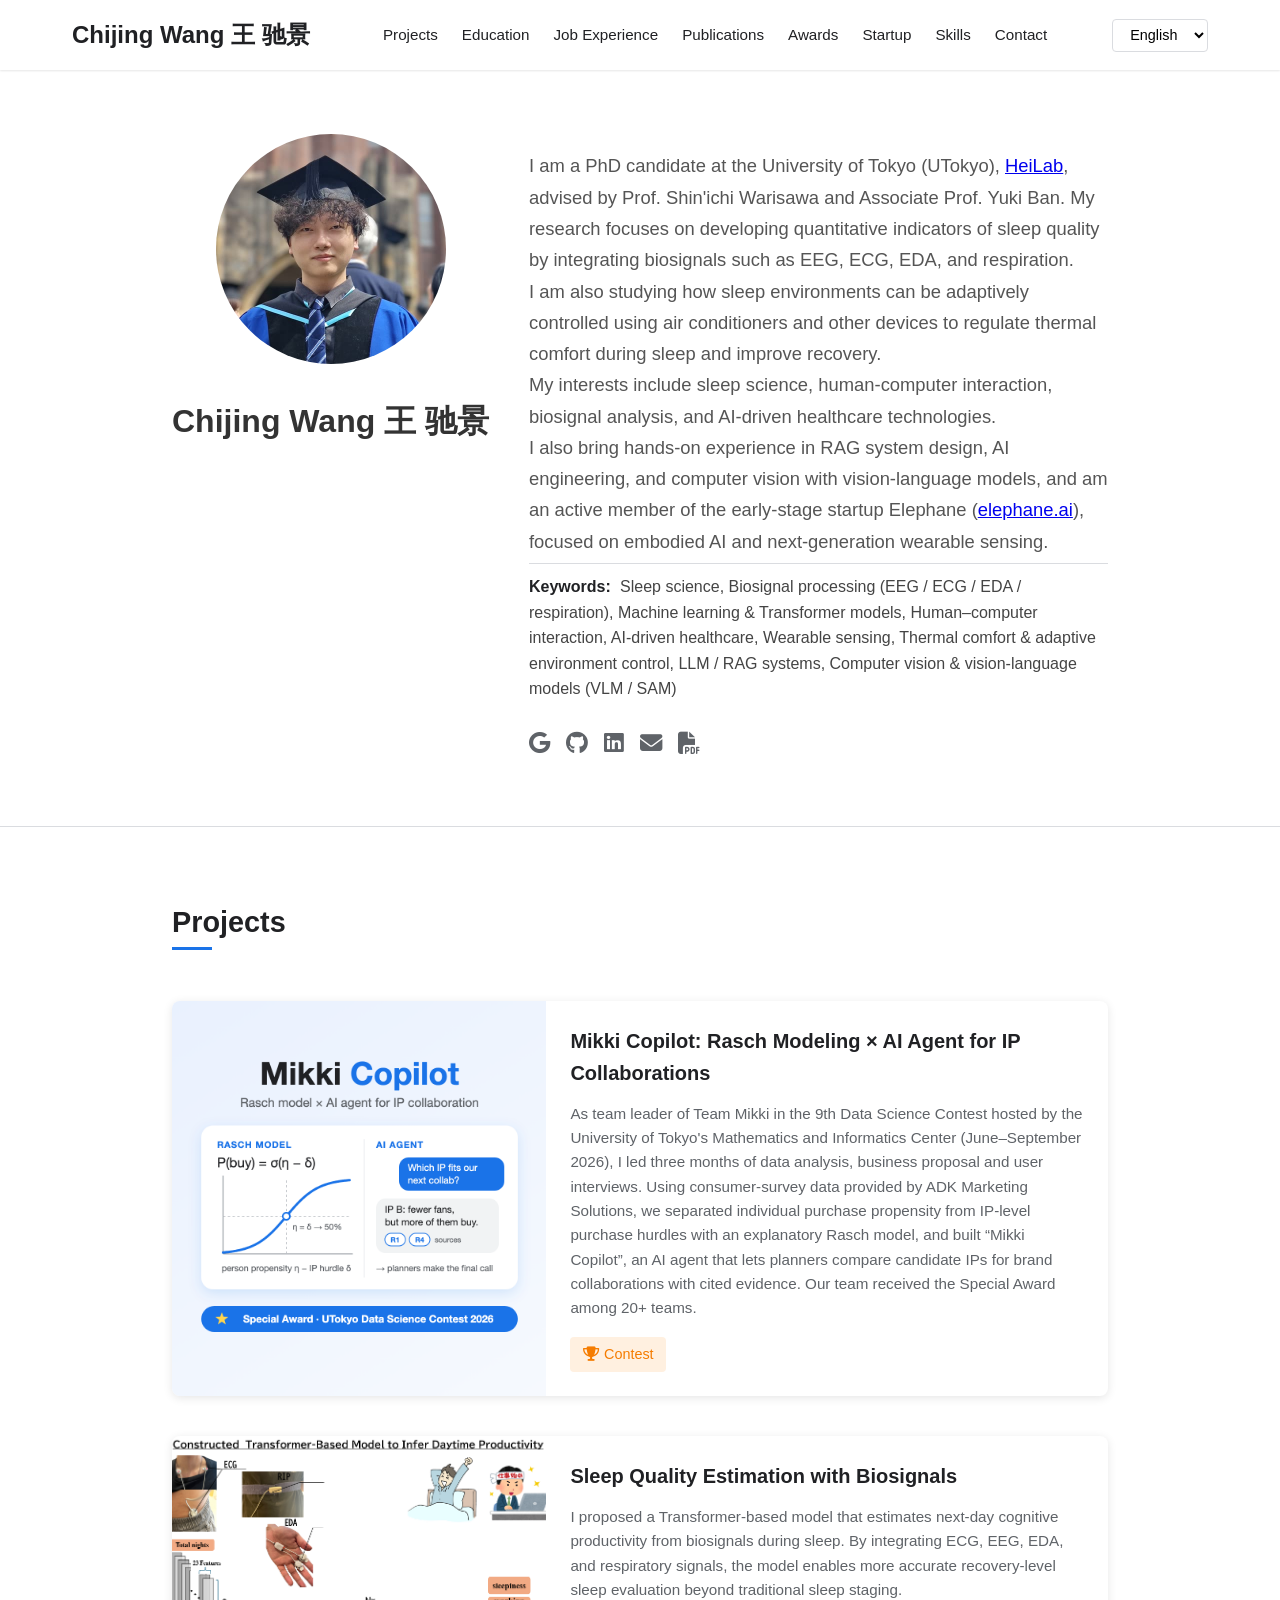
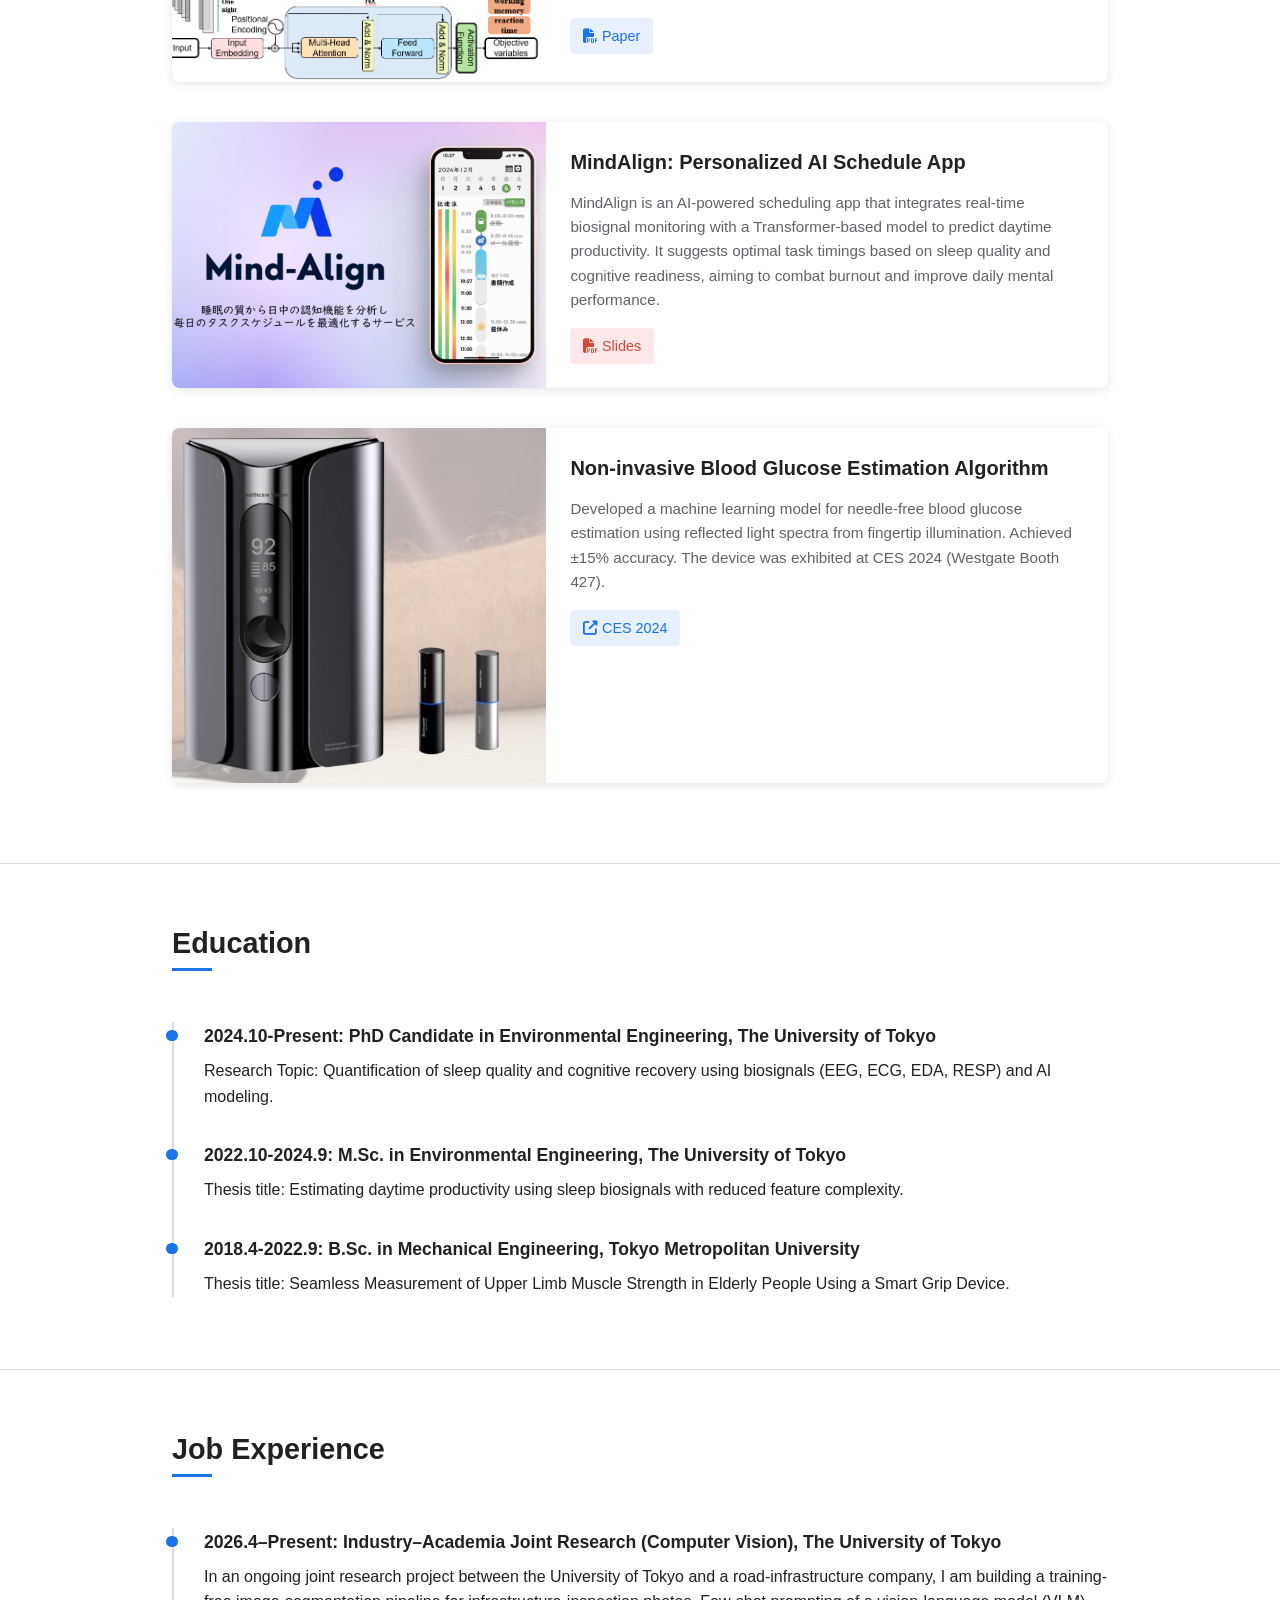
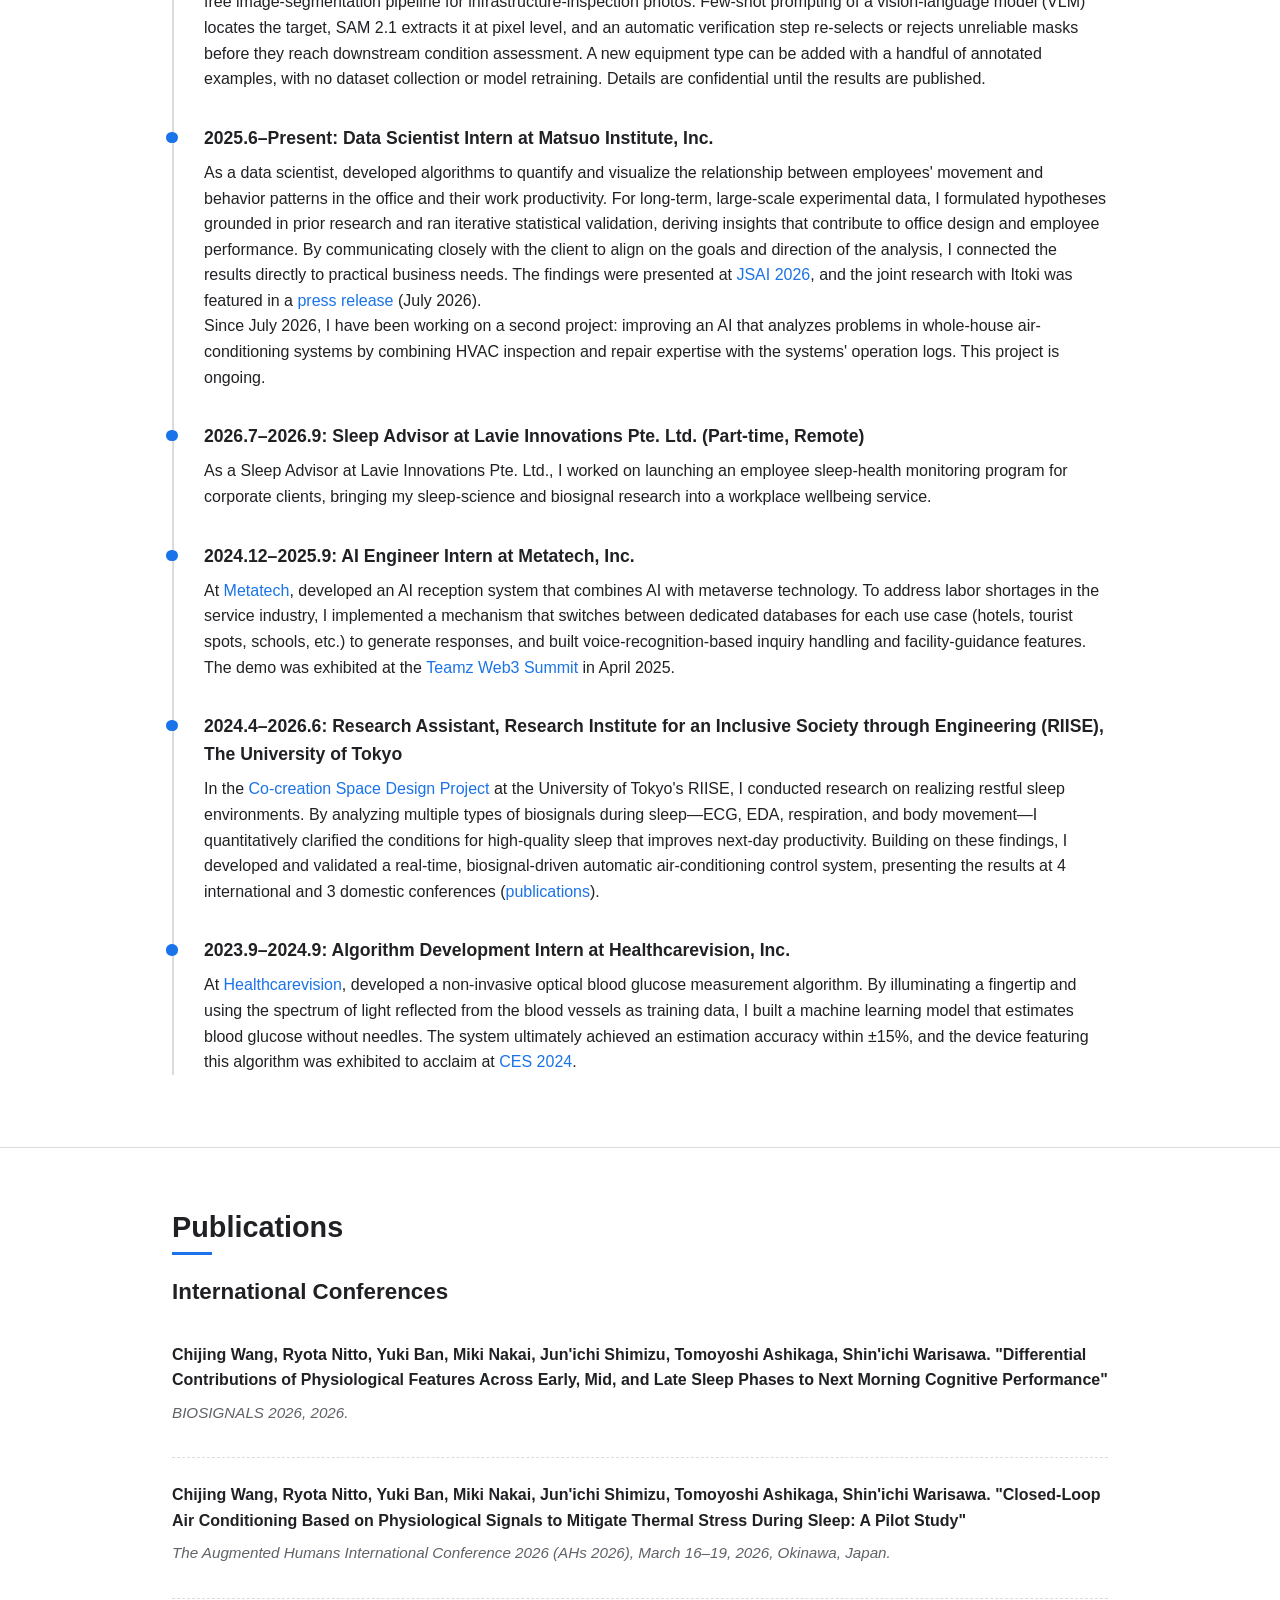
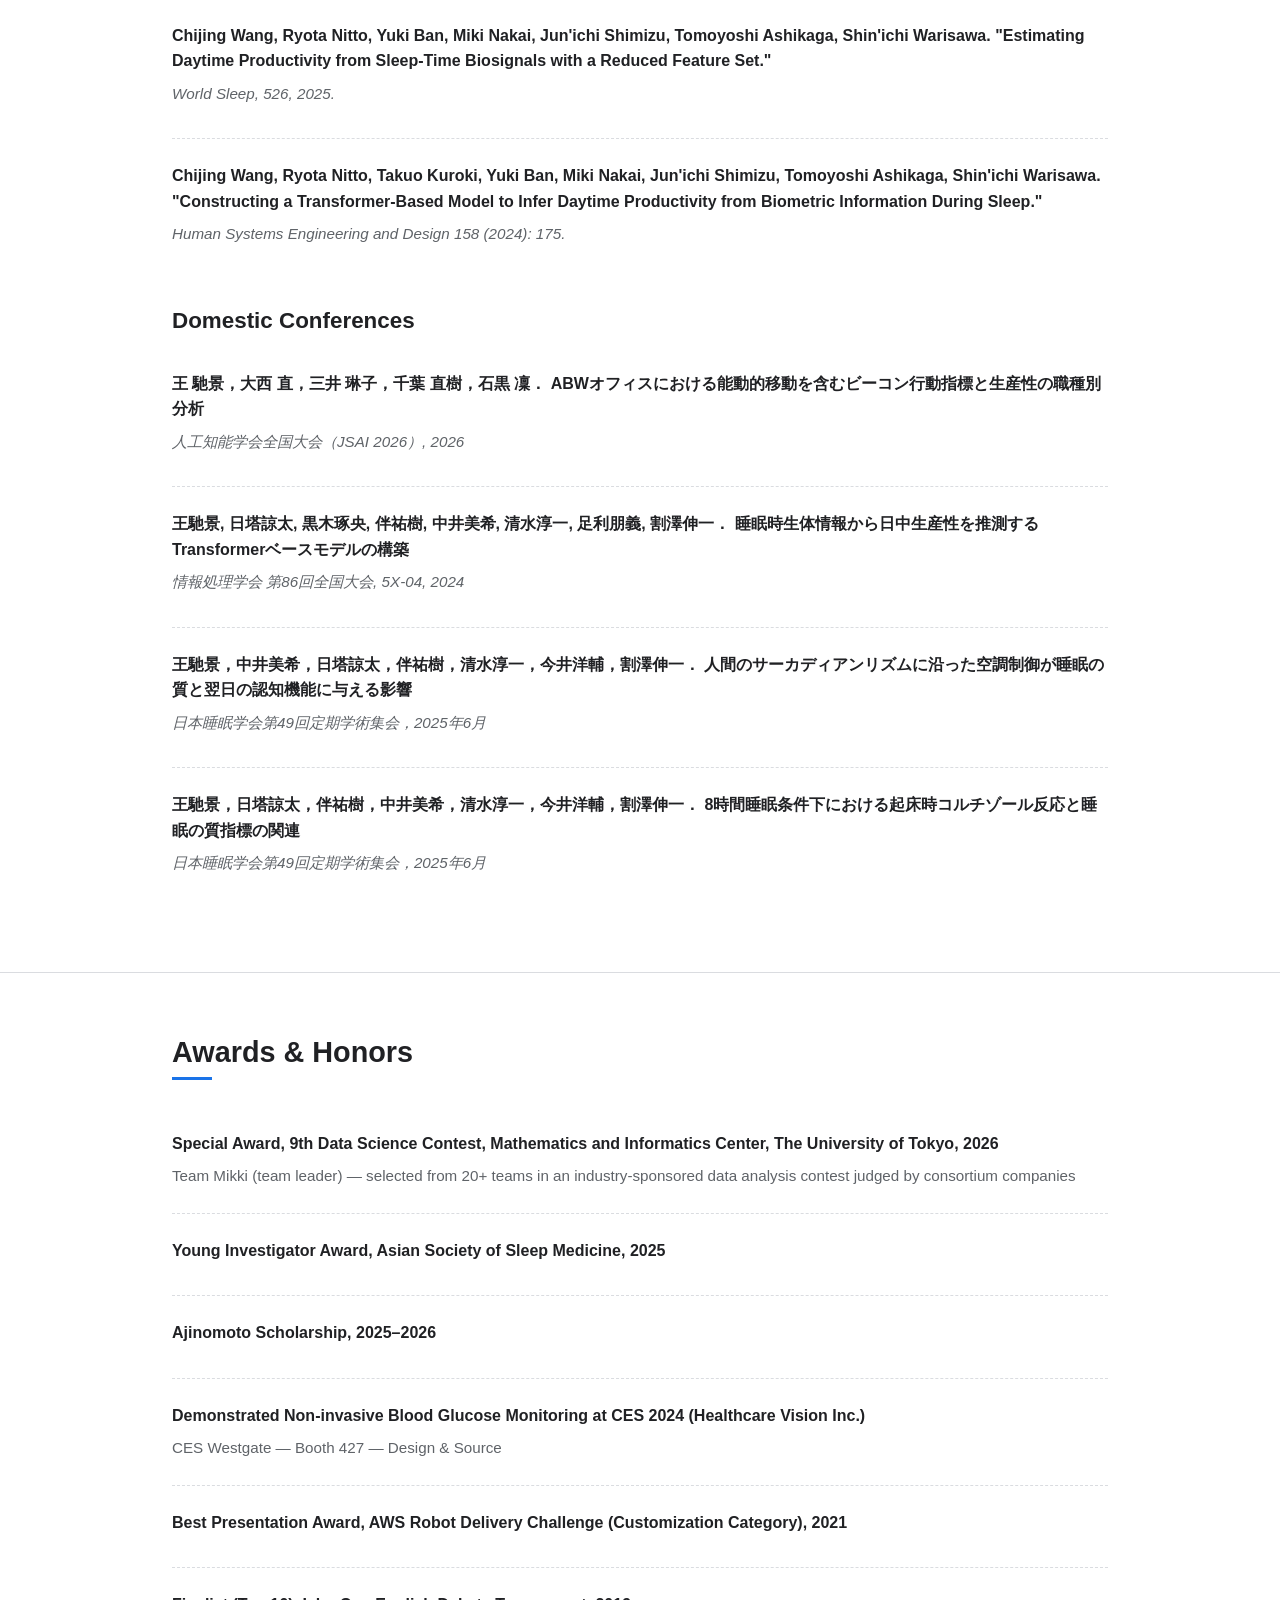
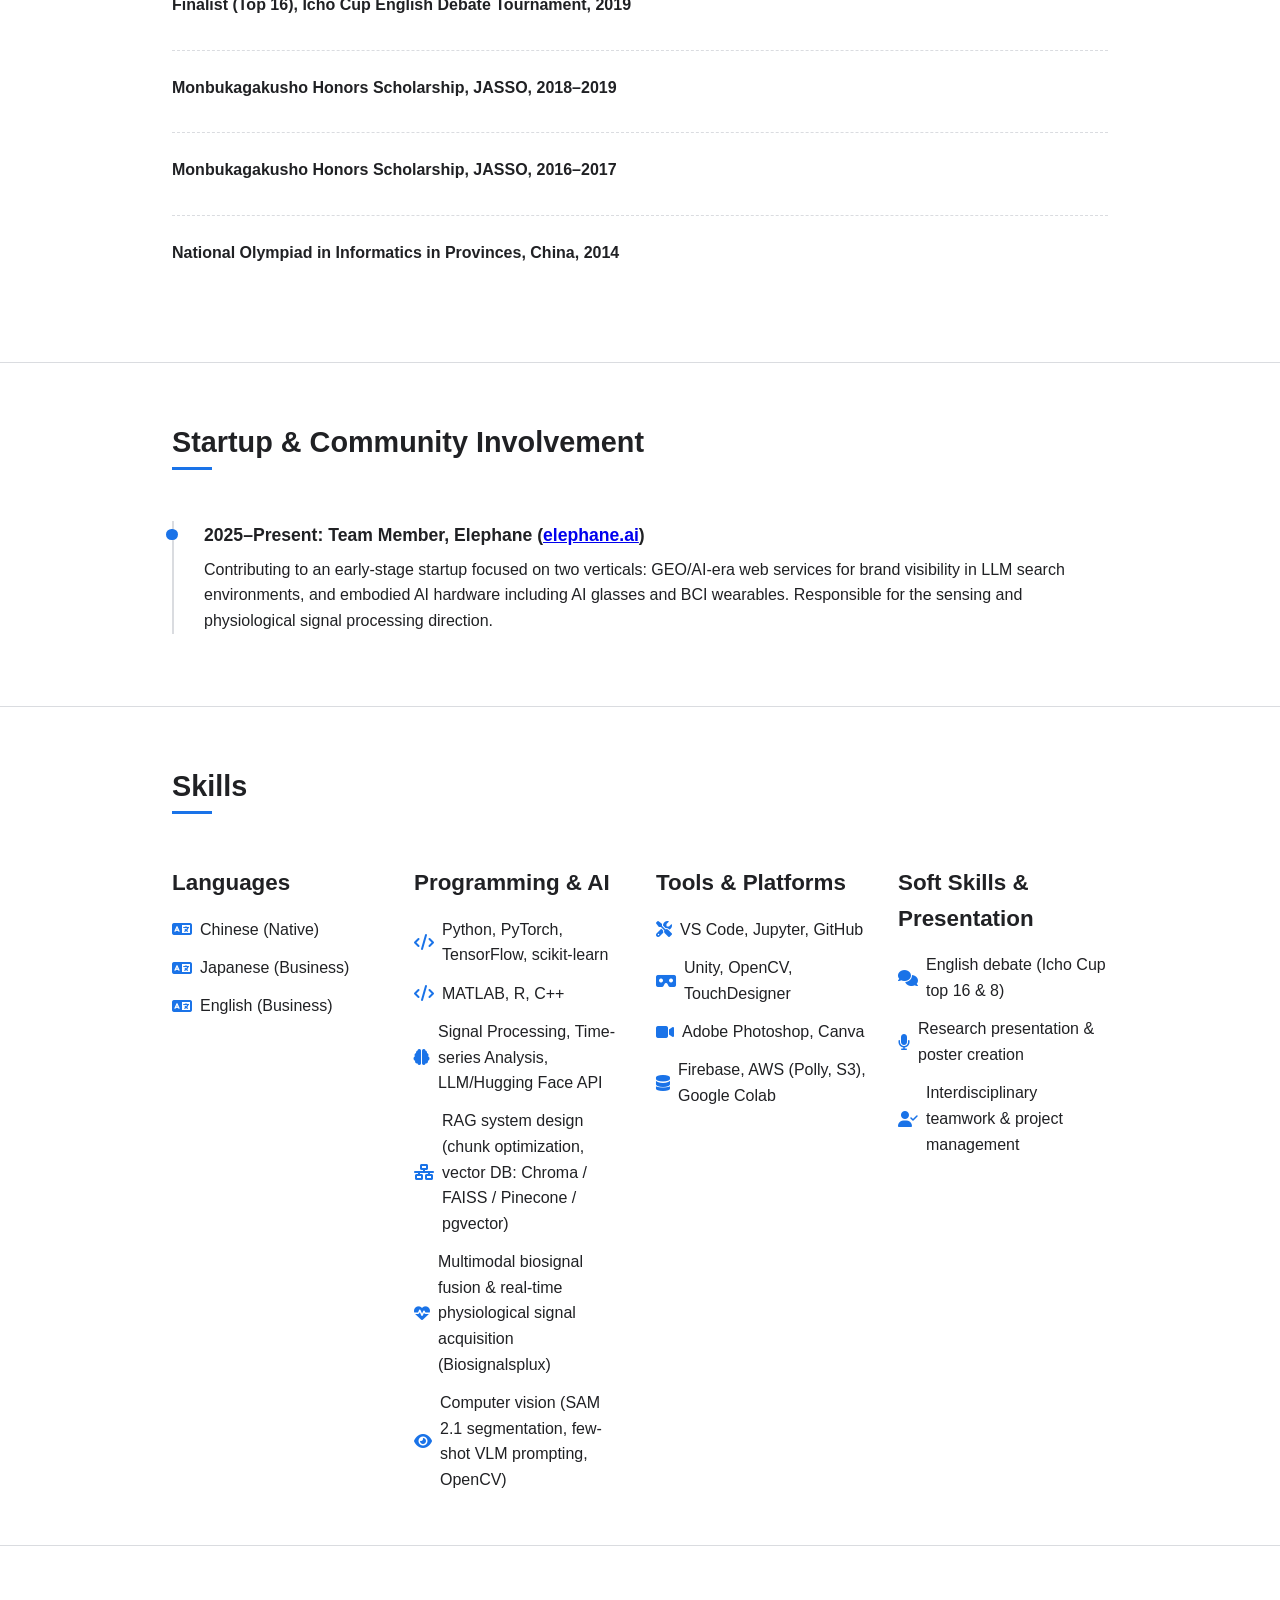
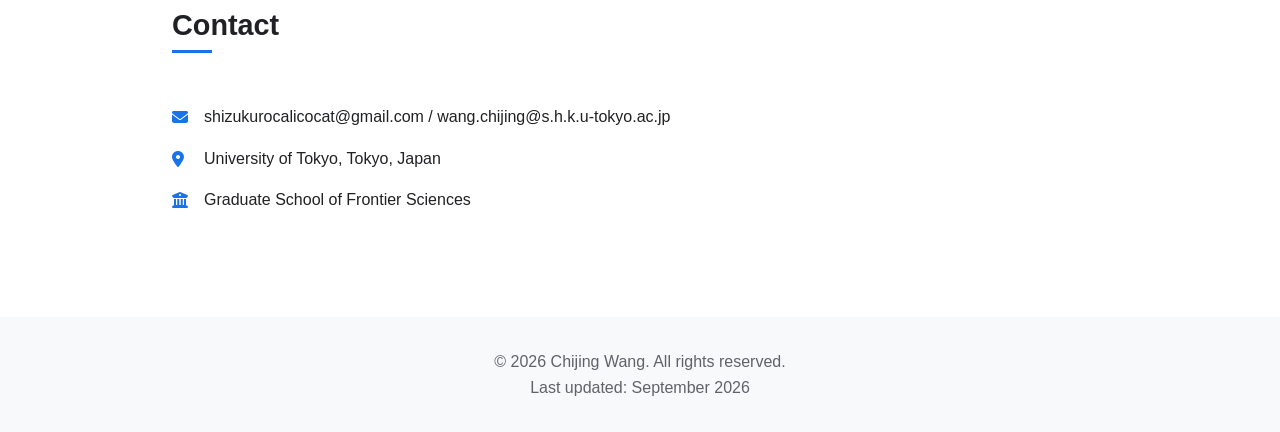
==== commit 7cf156f0: "Mark Matsuo Institute role as ongoing with new HVAC AI project Add the project started in July 2026 " ====
--- a/index.html
+++ b/index.html
@@ -886,21 +886,24 @@
                     </div>
 
                     <div class="timeline-item">
+                        <div class="timeline-degree" lang="en">2025.6–Present: Data Scientist Intern at Matsuo Institute, Inc.</div>
+                        <div class="timeline-degree" lang="ja">2025.6–現在: 株式会社松尾研究所 データサイエンティスト インターン</div>
+                        <div class="timeline-degree" lang="zh">2025.6–至今：松尾研究所 数据科学家 实习生</div>
+                        <p lang="en">As a data scientist, developed algorithms to quantify and visualize the relationship between employees' movement and behavior patterns in the office and their work productivity. For long-term, large-scale experimental data, I formulated hypotheses grounded in prior research and ran iterative statistical validation, deriving insights that contribute to office design and employee performance. By communicating closely with the client to align on the goals and direction of the analysis, I connected the results directly to practical business needs. The findings were presented at <a href="https://pub.confit.atlas.jp/ja/event/jsai2026/presentation/1F5-OS-10c-02" target="_blank">JSAI 2026</a>, and the joint research with Itoki was featured in a <a href="https://prtimes.jp/main/html/rd/p/000000668.000032317.html" target="_blank">press release</a> (July 2026).</p>
+                        <p lang="ja">株式会社松尾研究所にて、データサイエンティストとして、オフィス内の従業員の移動・行動パターンと業務生産性の関係を定量化・可視化するアルゴリズムの開発に従事しました。長期間・大規模な実験データに対して先行研究をもとに仮説を立案し、統計的検証を繰り返すことで、オフィス設計および従業員のパフォーマンス向上に貢献する知見を導出しました。クライアントと密にコミュニケーションを取り、分析の目的・方向性について認識を合わせながら進めることで、成果を実務ニーズに直結させました。成果は<a href="https://pub.confit.atlas.jp/ja/event/jsai2026/presentation/1F5-OS-10c-02" target="_blank">JSAI2026</a>にて発表し、本共同研究はイトーキとの<a href="https://prtimes.jp/main/html/rd/p/000000668.000032317.html" target="_blank">プレスリリース</a>（2026年7月）でも紹介されました。</p>
+                        <p lang="zh">在株式会社松尾研究所担任数据科学家，从事将办公室内员工的移动·行为模式与工作生产力关系进行量化与可视化的算法开发。针对长期、大规模的实验数据，基于先行研究提出假设并反复进行统计验证，导出有助于办公空间设计与员工绩效提升的洞见。通过与客户密切沟通、对齐分析的目的与方向，使成果直接对接实务需求。成果在 <a href="https://pub.confit.atlas.jp/ja/event/jsai2026/presentation/1F5-OS-10c-02" target="_blank">JSAI2026</a> 上发表，本次与 itoki 的共同研究也在<a href="https://prtimes.jp/main/html/rd/p/000000668.000032317.html" target="_blank">新闻稿</a>（2026年7月）中被报道。</p>
+                        <p lang="en">Since July 2026, I have been working on a second project: improving an AI that analyzes problems in whole-house air-conditioning systems by combining HVAC inspection and repair expertise with the systems' operation logs. This project is ongoing.</p>
+                        <p lang="ja">2026年7月からは別のプロジェクトとして、空調の点検・修理に関する専門知識と全館空調の運転ログを用いて不具合を分析するAIの改良・改善に取り組んでいます（現在進行中）。</p>
+                        <p lang="zh">自2026年7月起参与另一个项目：改良一款利用空调检修专业知识与全屋空调运行日志进行问题分析的AI，目前仍在进行中。</p>
+                    </div>
+
+                    <div class="timeline-item">
                         <div class="timeline-degree" lang="en">2026.7–2026.9: Sleep Advisor at Lavie Innovations Pte. Ltd. (Part-time, Remote)</div>
                         <div class="timeline-degree" lang="ja">2026.7–2026.9: Lavie Innovations Pte. Ltd. 睡眠専門家（スリープアドバイザー・パート・リモート）</div>
                         <div class="timeline-degree" lang="zh">2026.7–2026.9：Lavie Innovations Pte. Ltd. 睡眠专家（睡眠顾问・兼职・远程）</div>
                         <p lang="en">As a Sleep Advisor at Lavie Innovations Pte. Ltd., I worked on launching an employee sleep-health monitoring program for corporate clients, bringing my sleep-science and biosignal research into a workplace wellbeing service.</p>
                         <p lang="ja">Lavie Innovations Pte. Ltd. のスリープアドバイザー（睡眠専門家）として、法人顧客向けの「従業員睡眠健康モニタリングプログラム」の立ち上げに取り組みました。睡眠科学・生体信号解析の研究知見を、職場のウェルビーイング向けサービスへと展開しました。</p>
                         <p lang="zh">作为 Lavie Innovations Pte. Ltd. 的睡眠顾问（睡眠专家），负责了面向企业客户的「员工睡眠健康监测项目」的启动与搭建，将睡眠科学与生理信号解析的研究成果转化为面向职场健康的服务。</p>
-                    </div>
-
-                    <div class="timeline-item">
-                        <div class="timeline-degree" lang="en">2025.6–2026.6: Data Scientist Intern at Matsuo Institute, Inc.</div>
-                        <div class="timeline-degree" lang="ja">2025.6–2026.6: 株式会社松尾研究所 データサイエンティスト インターン</div>
-                        <div class="timeline-degree" lang="zh">2025.6–2026.6：松尾研究所 数据科学家 实习生</div>
-                        <p lang="en">As a data scientist, developed algorithms to quantify and visualize the relationship between employees' movement and behavior patterns in the office and their work productivity. For long-term, large-scale experimental data, I formulated hypotheses grounded in prior research and ran iterative statistical validation, deriving insights that contribute to office design and employee performance. By communicating closely with the client to align on the goals and direction of the analysis, I connected the results directly to practical business needs. The findings were presented at <a href="https://pub.confit.atlas.jp/ja/event/jsai2026/presentation/1F5-OS-10c-02" target="_blank">JSAI 2026</a>, and the joint research with Itoki was featured in a <a href="https://prtimes.jp/main/html/rd/p/000000668.000032317.html" target="_blank">press release</a> (July 2026).</p>
-                        <p lang="ja">株式会社松尾研究所にて、データサイエンティストとして、オフィス内の従業員の移動・行動パターンと業務生産性の関係を定量化・可視化するアルゴリズムの開発に従事しました。長期間・大規模な実験データに対して先行研究をもとに仮説を立案し、統計的検証を繰り返すことで、オフィス設計および従業員のパフォーマンス向上に貢献する知見を導出しました。クライアントと密にコミュニケーションを取り、分析の目的・方向性について認識を合わせながら進めることで、成果を実務ニーズに直結させました。成果は<a href="https://pub.confit.atlas.jp/ja/event/jsai2026/presentation/1F5-OS-10c-02" target="_blank">JSAI2026</a>にて発表し、本共同研究はイトーキとの<a href="https://prtimes.jp/main/html/rd/p/000000668.000032317.html" target="_blank">プレスリリース</a>（2026年7月）でも紹介されました。</p>
-                        <p lang="zh">在株式会社松尾研究所担任数据科学家，从事将办公室内员工的移动·行为模式与工作生产力关系进行量化与可视化的算法开发。针对长期、大规模的实验数据，基于先行研究提出假设并反复进行统计验证，导出有助于办公空间设计与员工绩效提升的洞见。通过与客户密切沟通、对齐分析的目的与方向，使成果直接对接实务需求。成果在 <a href="https://pub.confit.atlas.jp/ja/event/jsai2026/presentation/1F5-OS-10c-02" target="_blank">JSAI2026</a> 上发表，本次与 itoki 的共同研究也在<a href="https://prtimes.jp/main/html/rd/p/000000668.000032317.html" target="_blank">新闻稿</a>（2026年7月）中被报道。</p>
                     </div>
 
                     <div class="timeline-item">
@@ -916,9 +919,9 @@
                         <div class="timeline-degree" lang="en">2024.4–2026.6: Research Assistant, Research Institute for an Inclusive Society through Engineering (RIISE), The University of Tokyo</div>
                         <div class="timeline-degree" lang="ja">2024.4–2026.6: 東京大学 インクルーシブ工学連携研究機構（RIISE）共創空間デザインプロジェクト 研究補佐</div>
                         <div class="timeline-degree" lang="zh">2024.4–2026.6：东京大学 包容性工学协同研究机构（RIISE）「共创空间设计」项目 研究助理</div>
-                        <p lang="en">In the <a href="https://www.riise.u-tokyo.ac.jp/research_programs/sdc/" target="_blank">Co-creation Space Design Project</a> at the University of Tokyo's RIISE, I conducted research on realizing restful sleep environments. By analyzing multiple types of biosignals during sleep—ECG, EDA, respiration, and body movement—I quantitatively clarified the conditions for high-quality sleep that improves next-day productivity. Building on these findings, I developed and validated a real-time, biosignal-driven automatic air-conditioning control system, presenting the results at 5 international and 3 domestic conferences (<a href="https://www.riise.u-tokyo.ac.jp/research_programs/sdc/publications" target="_blank">publications</a>).</p>
-                        <p lang="ja">東京大学 インクルーシブ工学連携研究機構（RIISE）<a href="https://www.riise.u-tokyo.ac.jp/research_programs/sdc/" target="_blank">共創空間デザインプロジェクト</a>にて、研究補佐として快眠環境の実現に関する研究に従事しました。睡眠中の心電・皮膚電位・呼吸・体動といった多種類の生体信号を解析し、翌日の生産性向上につながる良質な睡眠の条件を定量的に解明しました。さらに、その知見に基づいてリアルタイム生体情報を用いたエアコン自動制御システムを構築・効果検証し、国際学会5件・国内学会3件にて成果を<a href="https://www.riise.u-tokyo.ac.jp/research_programs/sdc/publications" target="_blank">発表</a>しました。</p>
-                        <p lang="zh">在东京大学 包容性工学协同研究机构（RIISE）<a href="https://www.riise.u-tokyo.ac.jp/research_programs/sdc/" target="_blank">「共创空间设计」项目</a>中担任研究助理，从事舒适睡眠环境实现的研究。通过分析睡眠中的心电、皮肤电位、呼吸、体动等多种生理信号，定量阐明了有助于提升次日生产力的优质睡眠条件。并基于这些发现构建并验证了利用实时生理信息的空调自动控制系统，成果在5场国际会议与3场国内会议上<a href="https://www.riise.u-tokyo.ac.jp/research_programs/sdc/publications" target="_blank">发表</a>。</p>
+                        <p lang="en">In the <a href="https://www.riise.u-tokyo.ac.jp/research_programs/sdc/" target="_blank">Co-creation Space Design Project</a> at the University of Tokyo's RIISE, I conducted research on realizing restful sleep environments. By analyzing multiple types of biosignals during sleep—ECG, EDA, respiration, and body movement—I quantitatively clarified the conditions for high-quality sleep that improves next-day productivity. Building on these findings, I developed and validated a real-time, biosignal-driven automatic air-conditioning control system, presenting the results at 4 international and 3 domestic conferences (<a href="https://www.riise.u-tokyo.ac.jp/research_programs/sdc/publications" target="_blank">publications</a>).</p>
+                        <p lang="ja">東京大学 インクルーシブ工学連携研究機構（RIISE）<a href="https://www.riise.u-tokyo.ac.jp/research_programs/sdc/" target="_blank">共創空間デザインプロジェクト</a>にて、研究補佐として快眠環境の実現に関する研究に従事しました。睡眠中の心電・皮膚電位・呼吸・体動といった多種類の生体信号を解析し、翌日の生産性向上につながる良質な睡眠の条件を定量的に解明しました。さらに、その知見に基づいてリアルタイム生体情報を用いたエアコン自動制御システムを構築・効果検証し、国際学会4件・国内学会3件にて成果を<a href="https://www.riise.u-tokyo.ac.jp/research_programs/sdc/publications" target="_blank">発表</a>しました。</p>
+                        <p lang="zh">在东京大学 包容性工学协同研究机构（RIISE）<a href="https://www.riise.u-tokyo.ac.jp/research_programs/sdc/" target="_blank">「共创空间设计」项目</a>中担任研究助理，从事舒适睡眠环境实现的研究。通过分析睡眠中的心电、皮肤电位、呼吸、体动等多种生理信号，定量阐明了有助于提升次日生产力的优质睡眠条件。并基于这些发现构建并验证了利用实时生理信息的空调自动控制系统，成果在4场国际会议与3场国内会议上<a href="https://www.riise.u-tokyo.ac.jp/research_programs/sdc/publications" target="_blank">发表</a>。</p>
                     </div>
 
                     <div class="timeline-item">
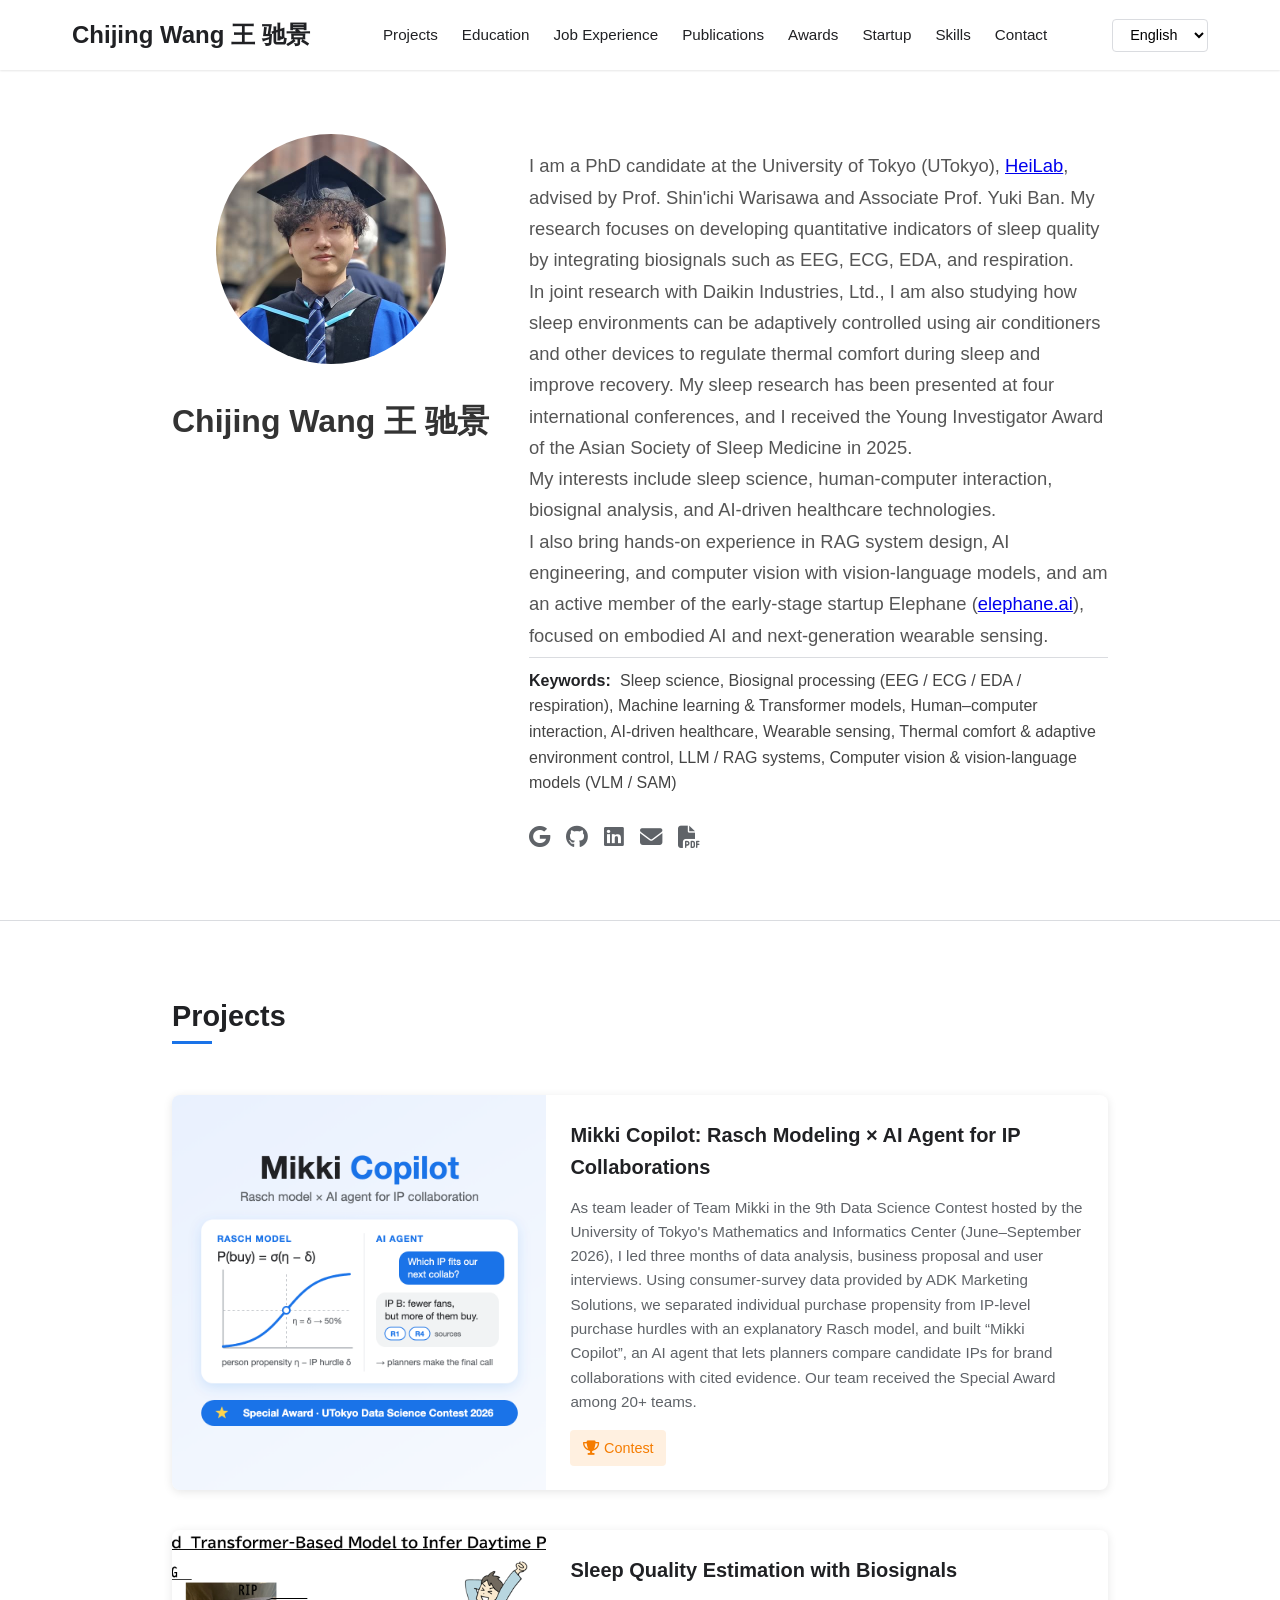
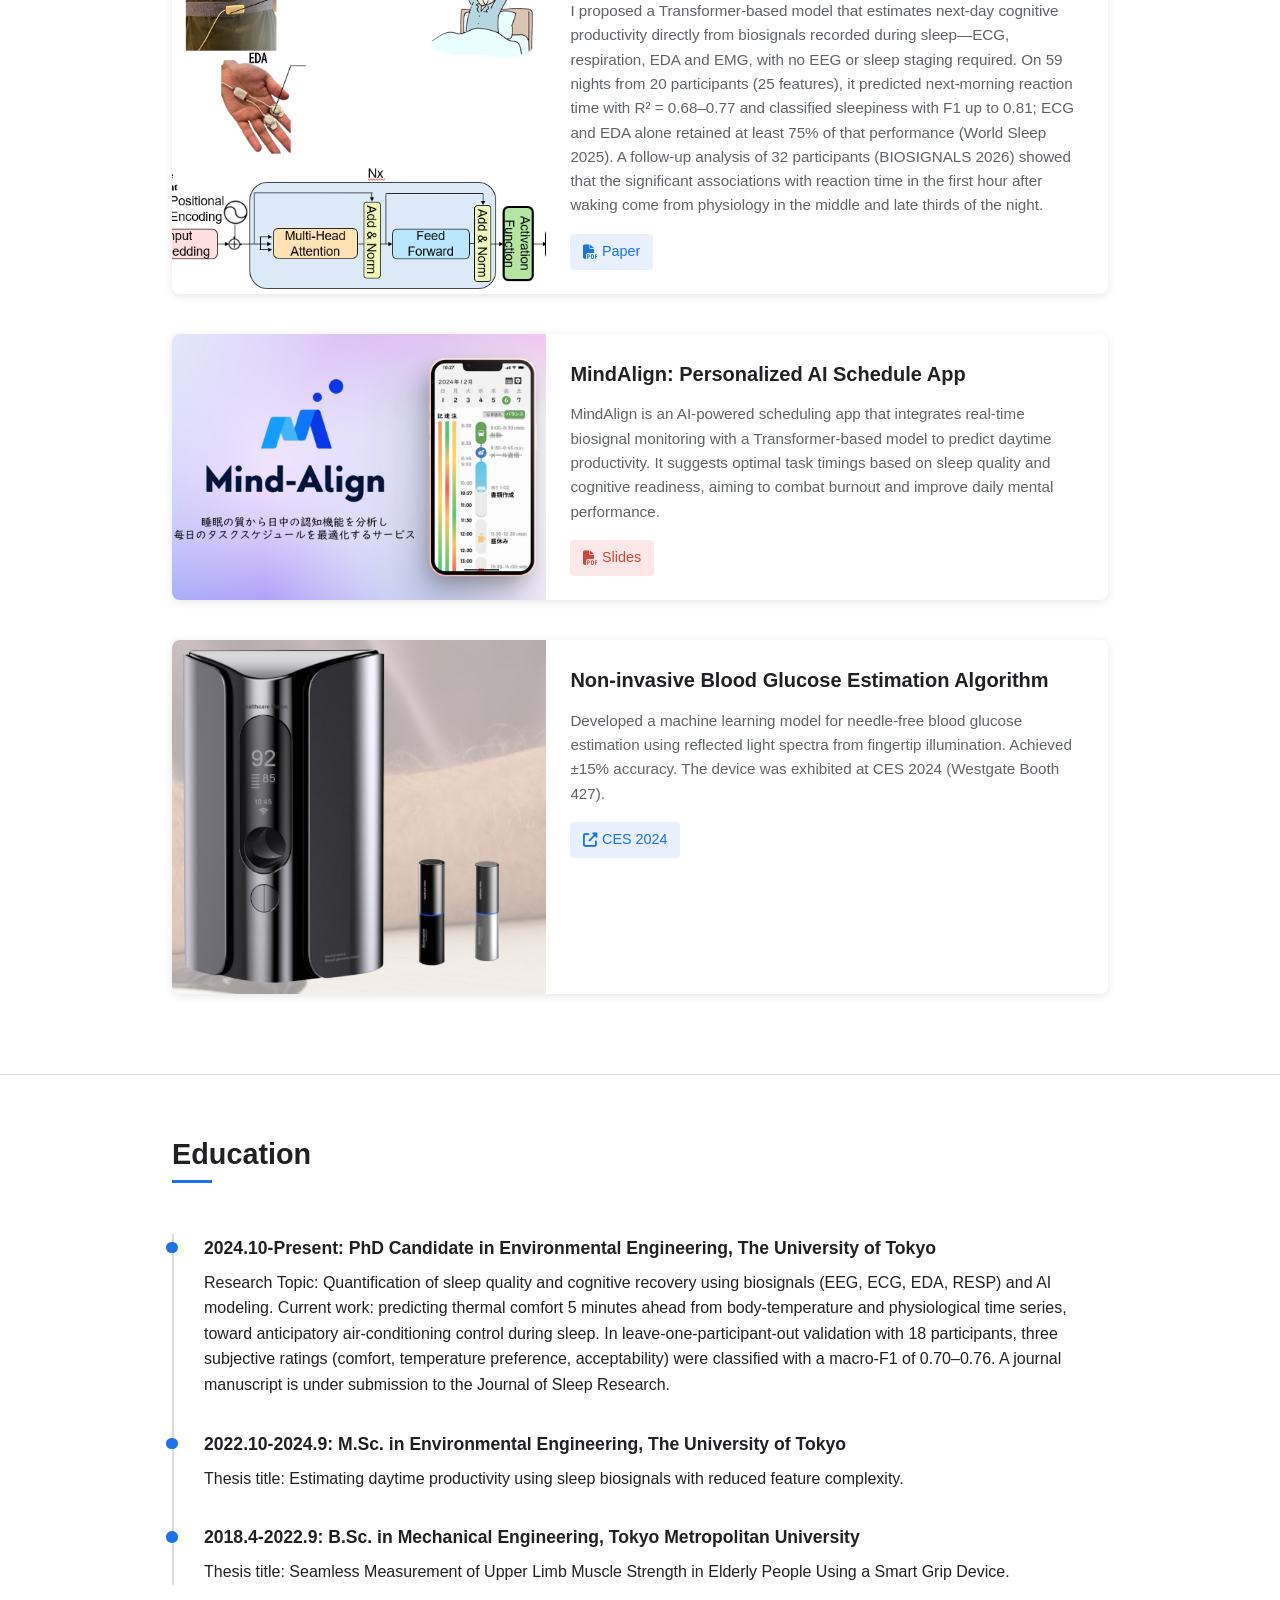
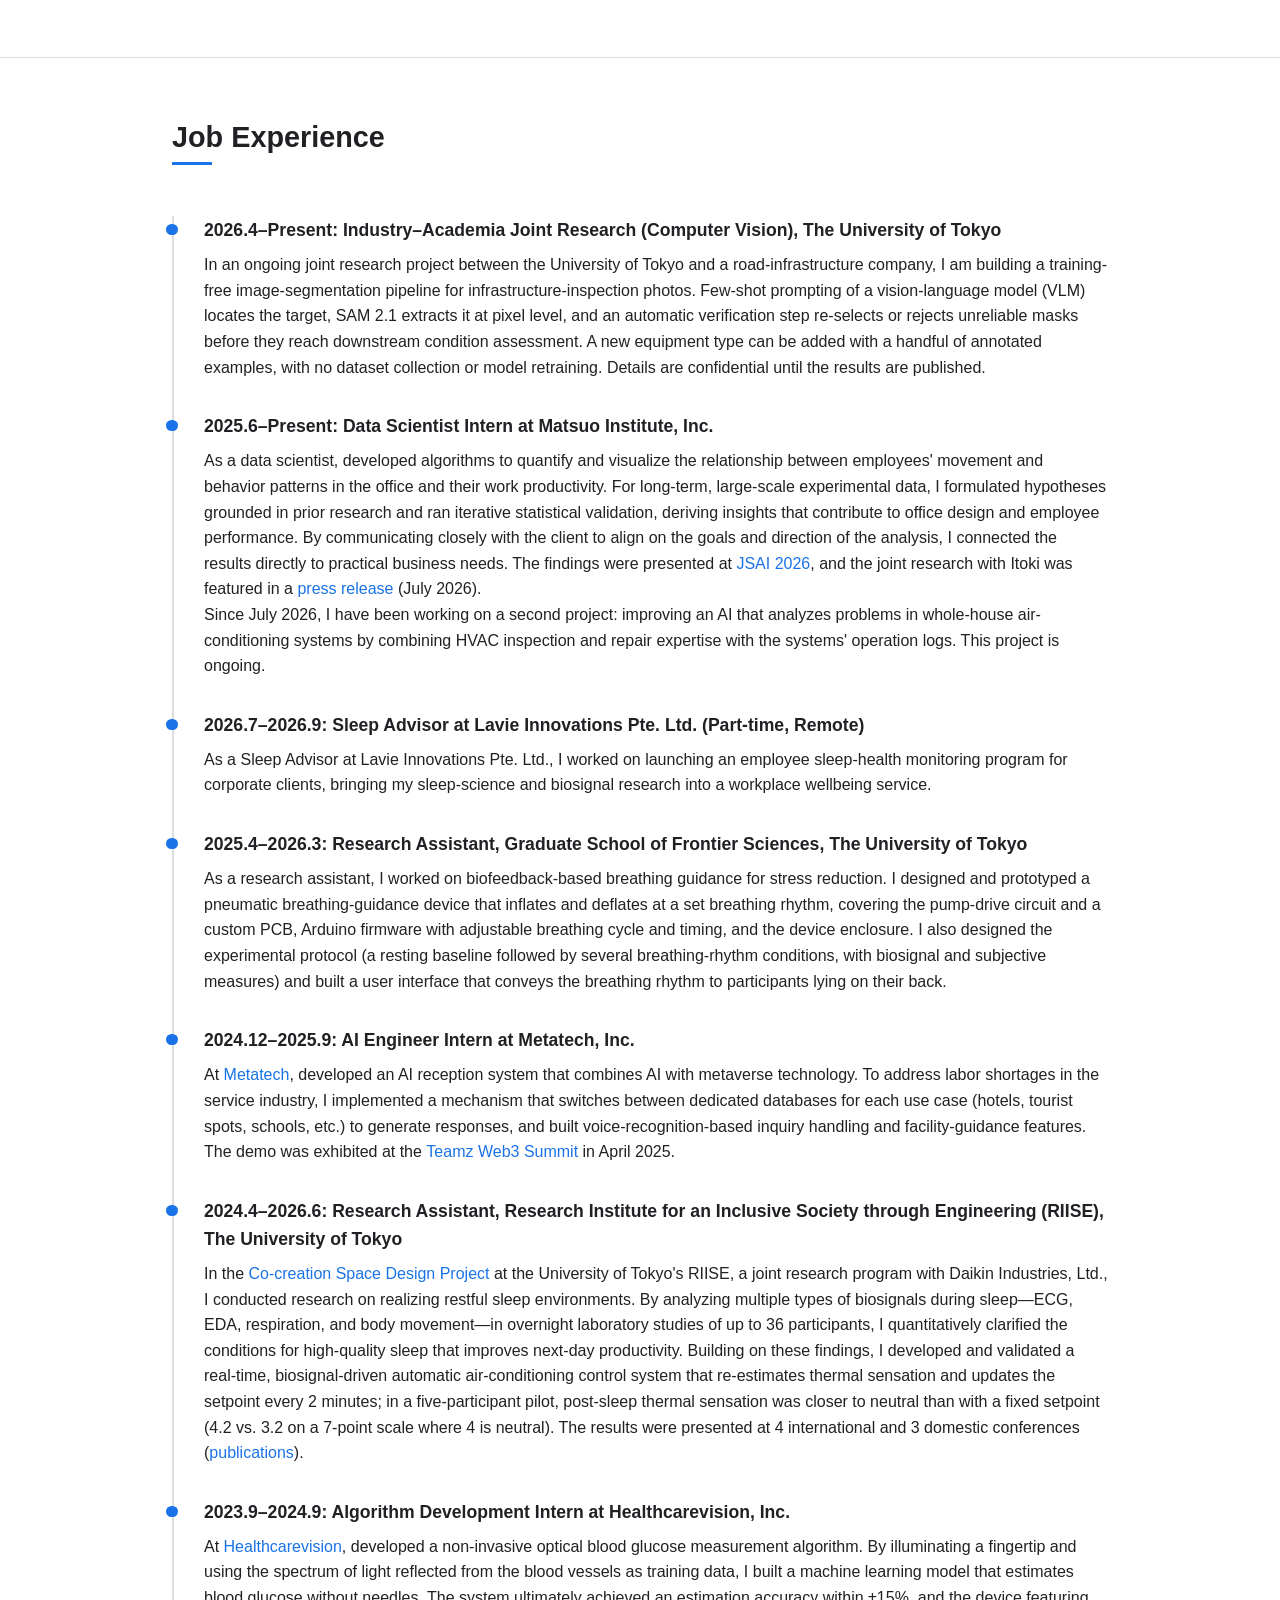
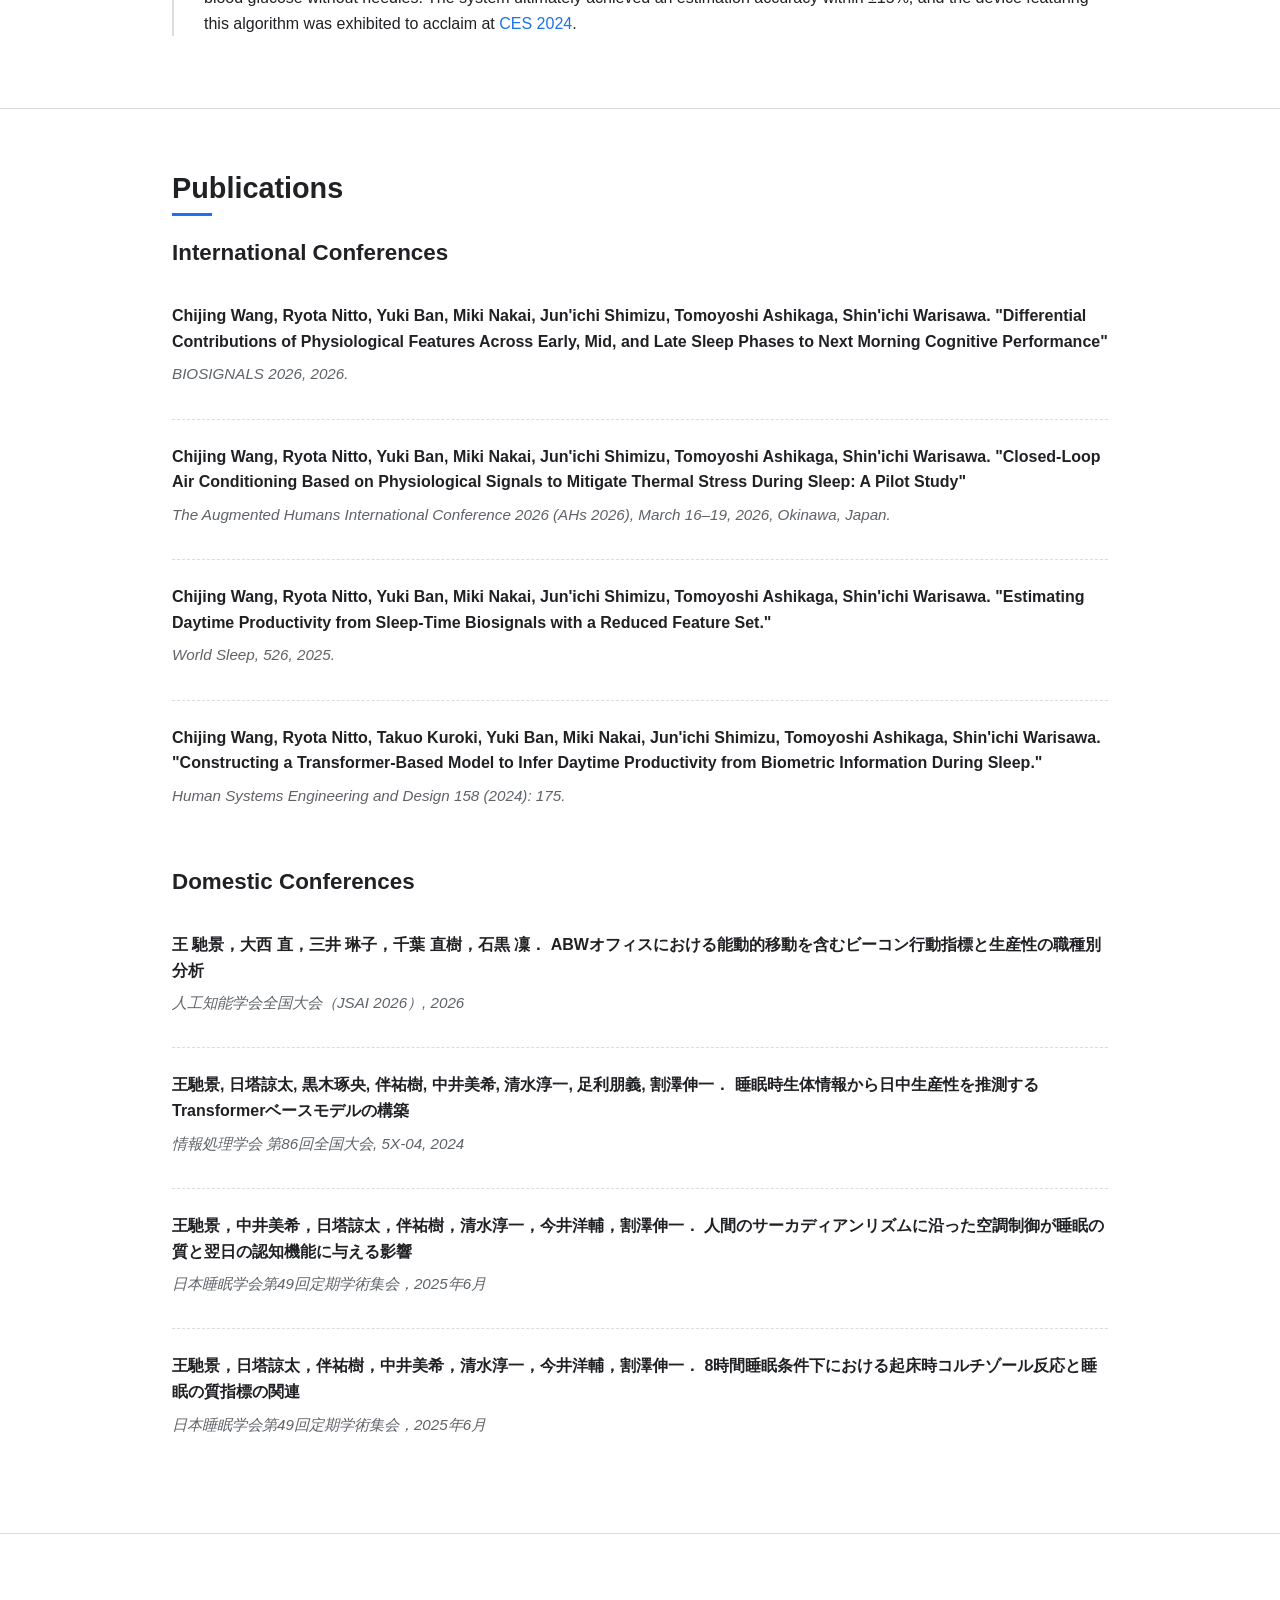
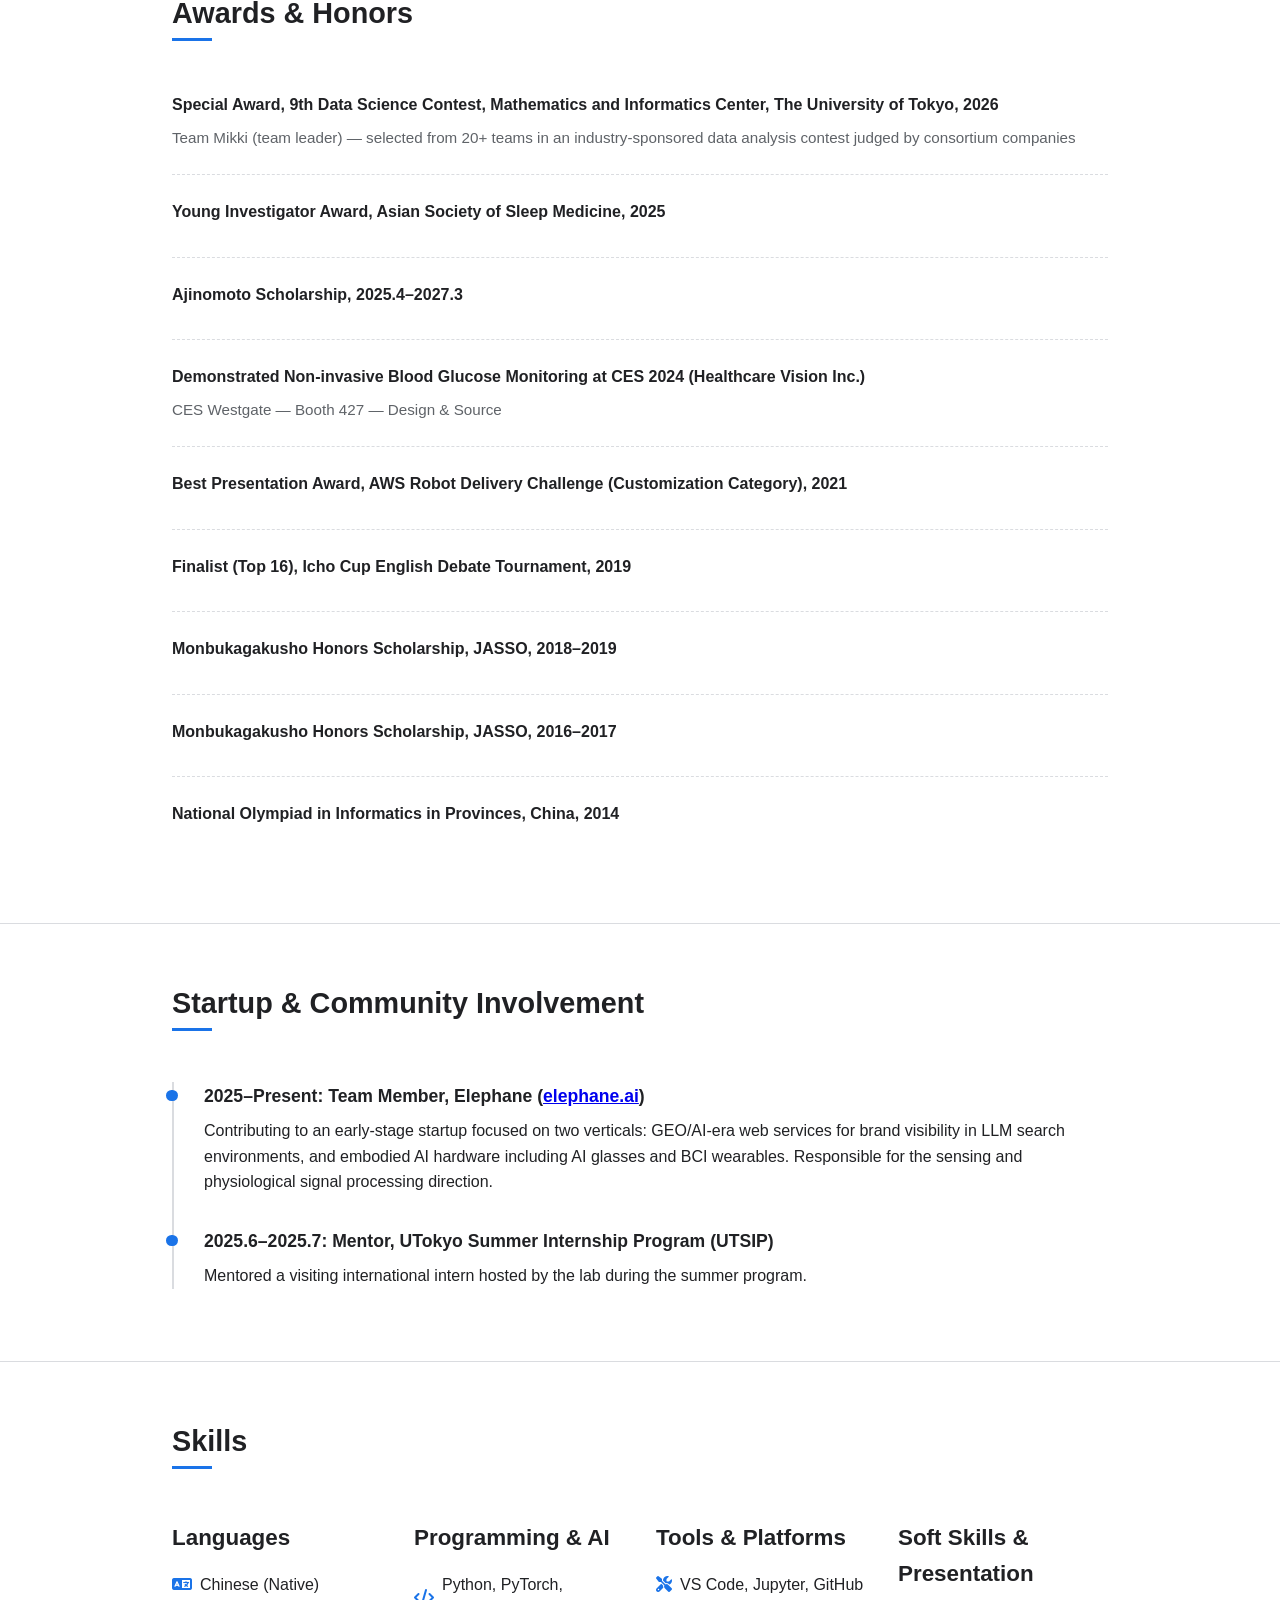
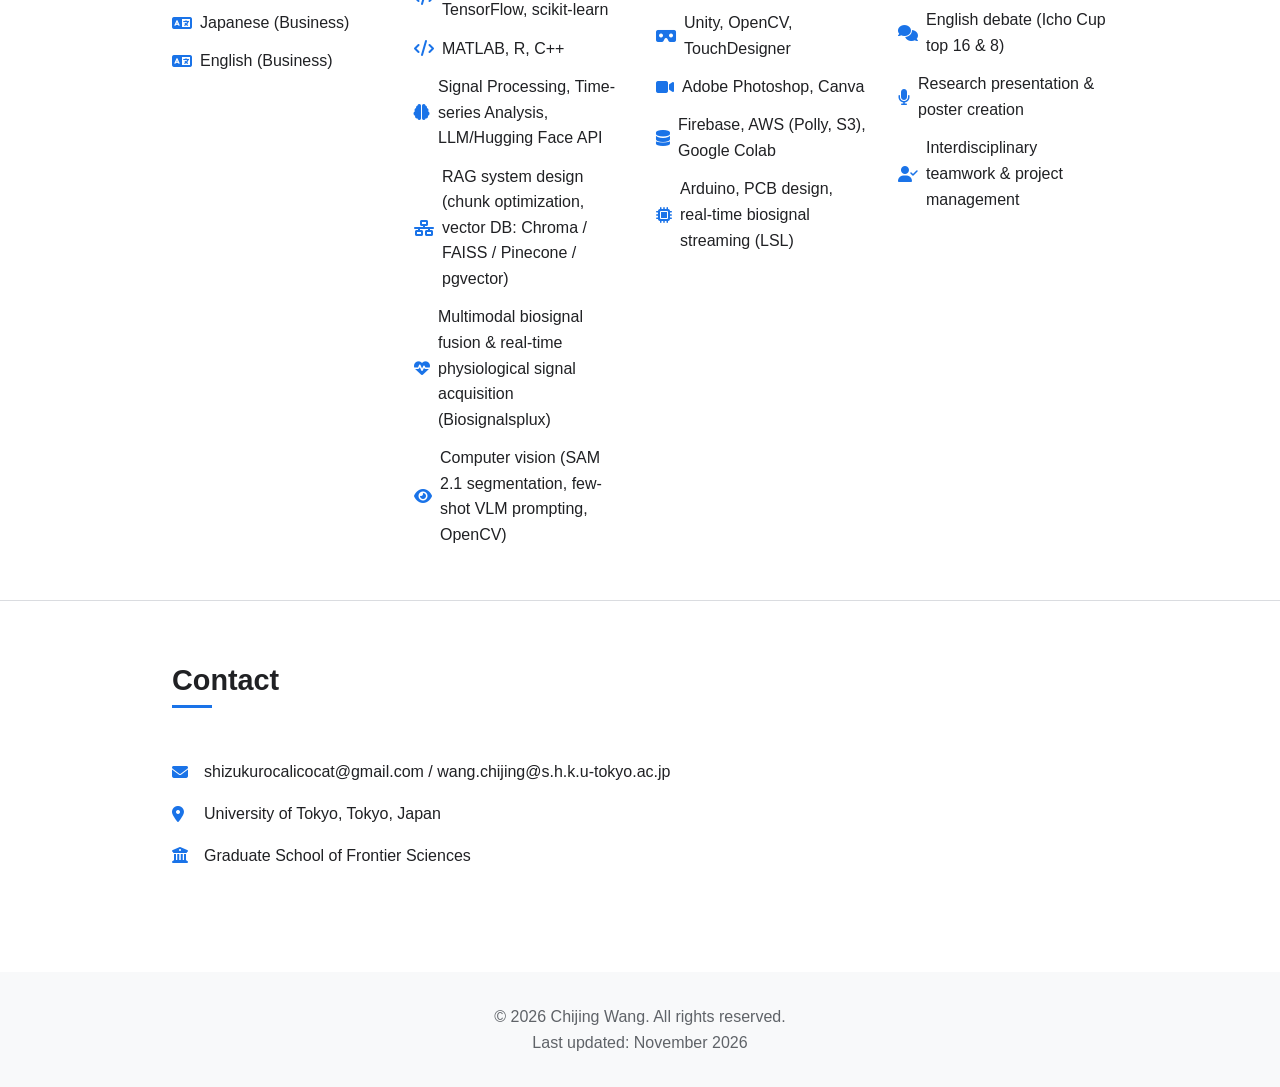
==== commit 97f2634b: "Add research figures, Daikin collaboration, GSFS RA role and UTSIP mentoring Site: state the Daikin " ====
--- a/index.html
+++ b/index.html
@@ -687,7 +687,7 @@
                     <div class="hero-right">
                         <div class="hero-text" lang="en">
                             <p>I am a PhD candidate at the University of Tokyo (UTokyo), <a href="https://www.lhei.k.u-tokyo.ac.jp/#top" style="text-decoration: underline;">HeiLab</a>, advised by Prof. Shin'ichi Warisawa and Associate Prof. Yuki Ban. My research focuses on developing quantitative indicators of sleep quality by integrating biosignals such as EEG, ECG, EDA, and respiration.</p>
-                            <p>I am also studying how sleep environments can be adaptively controlled using air conditioners and other devices to regulate thermal comfort during sleep and improve recovery.</p>
+                            <p>In joint research with Daikin Industries, Ltd., I am also studying how sleep environments can be adaptively controlled using air conditioners and other devices to regulate thermal comfort during sleep and improve recovery. My sleep research has been presented at four international conferences, and I received the Young Investigator Award of the Asian Society of Sleep Medicine in 2025.</p>
                             <p>My interests include sleep science, human-computer interaction, biosignal analysis, and AI-driven healthcare technologies.</p>
                             <p>I also bring hands-on experience in RAG system design, AI engineering, and computer vision with vision-language models, and am an active member of the early-stage startup Elephane (<a href="https://elephane.ai" target="_blank">elephane.ai</a>), focused on embodied AI and next-generation wearable sensing.</p>
                             <p class="keywords"><strong>Keywords:</strong> Sleep science, Biosignal processing (EEG / ECG / EDA / respiration), Machine learning &amp; Transformer models, Human–computer interaction, AI-driven healthcare, Wearable sensing, Thermal comfort &amp; adaptive environment control, LLM / RAG systems, Computer vision &amp; vision-language models (VLM / SAM)</p>
@@ -695,7 +695,7 @@
                         
                         <div class="hero-text" lang="ja">
                             <p>東京大学大学院（<a href="https://www.lhei.k.u-tokyo.ac.jp/#top" style="text-decoration: underline;">HeiLab</a>）の博士課程に在籍しており、割澤伸一教授・伴祐樹准教授の指導のもと、脳波・心電・皮膚電位・呼吸などの生体情報を用いた睡眠の質の定量評価指標の開発に取り組んでいます。</p>
-                            <p>加えて、睡眠中の温熱快適性と回復を高めることを目的として、空調などの睡眠環境機器を用いた適応的な睡眠環境制御についても研究しています。</p>
+                            <p>加えて、ダイキン工業株式会社との共同研究として、睡眠中の温熱快適性と回復を高めることを目的に、空調などの睡眠環境機器を用いた適応的な睡眠環境制御についても研究しています。これらの成果は国際学会4件で発表しており、2025年にはアジア睡眠学会の若手研究者奨励賞を受賞しました。</p>
                             <p>研究分野：睡眠科学、ヒューマンコンピュータインタラクション、生体信号解析、AI医療技術。</p>
                             <p>RAGシステムの設計・実装やAIエンジニアリング、VLM（視覚言語モデル）を用いた画像認識の実務経験も持ち、具身AIと次世代ウェアラブルセンシングに取り組むスタートアップElephane（<a href="https://elephane.ai" target="_blank">elephane.ai</a>）のチームメンバーとして活動しています。</p>
                             <p class="keywords"><strong>研究キーワード：</strong>睡眠科学、生体信号処理（脳波・心電・皮膚電位・呼吸）、機械学習・Transformerモデル、ヒューマンコンピュータインタラクション、AIヘルスケア、ウェアラブルセンシング、温熱快適性・適応的環境制御、LLM・RAGシステム、コンピュータビジョン・視覚言語モデル（VLM / SAM）</p>
@@ -703,7 +703,7 @@
                         
                         <div class="hero-text" lang="zh">
                             <p>我是东京大学（<a href="https://www.lhei.k.u-tokyo.ac.jp/#top" style="text-decoration: underline;">HeiLab</a>）博士生，在割澤伸一教授与伴祐树副教授的指导下进行研究。我的研究旨在通过脑电、心电、皮肤电反应与呼吸等多模态生理信号，开发用于量化睡眠质量的指标。</p>
-                            <p>此外，我也在研究如何利用空调等睡眠环境设备，对睡眠过程中的热舒适环境进行自适应调节，从而改善睡眠质量与恢复效果。</p>
+                            <p>此外，我也在与大金工业株式会社的共同研究中，研究如何利用空调等睡眠环境设备，对睡眠过程中的热舒适环境进行自适应调节，从而改善睡眠质量与恢复效果。相关成果已在4场国际会议上发表，并于2025年获得亚洲睡眠医学会青年研究者奖。</p>
                             <p>研究方向包括睡眠科学、人机交互、生物信号分析，以及AI在医疗健康领域的应用。</p>
                             <p>我同时具备RAG系统设计、AI工程以及基于视觉语言模型（VLM）的计算机视觉方面的实践经验，并作为团队成员参与具身AI与新一代可穿戴感知方向的初创公司Elephane（<a href="https://elephane.ai" target="_blank">elephane.ai</a>）的早期建设。</p>
                             <p class="keywords"><strong>研究关键词：</strong>睡眠科学、生理信号处理（脑电・心电・皮肤电・呼吸）、机器学习与Transformer模型、人机交互、AI医疗健康、可穿戴感知、热舒适与自适应环境控制、LLM / RAG系统、计算机视觉与视觉语言模型（VLM / SAM）</p>
@@ -762,13 +762,13 @@
                             <div class="project-title" lang="ja">生体信号を用いた睡眠の質推定</div>
                             <div class="project-title" lang="zh">基于生理信号的睡眠质量推定</div>
                             <div class="project-description" lang="en">
-                                I proposed a Transformer-based model that estimates next-day cognitive productivity from biosignals during sleep. By integrating ECG, EEG, EDA, and respiratory signals, the model enables more accurate recovery-level sleep evaluation beyond traditional sleep staging.
+                                I proposed a Transformer-based model that estimates next-day cognitive productivity directly from biosignals recorded during sleep—ECG, respiration, EDA and EMG, with no EEG or sleep staging required. On 59 nights from 20 participants (25 features), it predicted next-morning reaction time with R² = 0.68–0.77 and classified sleepiness with F1 up to 0.81; ECG and EDA alone retained at least 75% of that performance (World Sleep 2025). A follow-up analysis of 32 participants (BIOSIGNALS 2026) showed that the significant associations with reaction time in the first hour after waking come from physiology in the middle and late thirds of the night.
                             </div>
                             <div class="project-description" lang="ja">
-                                睡眠中のECG、EEG、EDA、呼吸信号を統合し、翌日の認知的生産性を予測するTransformerベースのモデルを提案しました。このモデルにより、従来の睡眠ステージ判定を超えた、より正確な回復レベルの睡眠評価が可能になります。
+                                睡眠中の生体信号（心電・呼吸・皮膚電位・筋電）から翌日の認知的生産性を直接推定するTransformerベースのモデルを提案しました。脳波や睡眠ステージ判定を必要としません。被験者20名・59夜のデータ（25特徴量）で、翌朝の反応時間をR²＝0.68〜0.77、眠気をF1最大0.81で推定し、心電と皮膚電位の2種類だけでもその75%以上の性能を維持しました（World Sleep 2025）。さらに32名を対象とした解析（BIOSIGNALS 2026）では、起床後1時間の反応時間と有意に関連するのは睡眠の中盤・後半の生体指標であることを示しました。
                             </div>
                             <div class="project-description" lang="zh">
-                                我提出了一种基于Transformer的模型，利用睡眠期间记录的ECG、EEG、EDA和呼吸信号，来预测次日的认知生产力，从而实现比传统睡眠分期更精确的恢复程度评估。
+                                我提出了一种基于Transformer的模型，直接利用睡眠期间的生理信号（心电、呼吸、皮肤电、肌电）预测次日的认知生产力，不需要脑电或睡眠分期。在20名被试、59晚的数据（25个特征）上，对次日早晨反应时间的预测达到R²=0.68–0.77，困倦度分类的F1最高为0.81；只保留心电和皮肤电两种传感器时仍能保持75%以上的性能（World Sleep 2025）。在32名被试的后续分析中（BIOSIGNALS 2026），与起床后一小时内反应时间显著相关的，是睡眠中段和后段的生理指标。
                             </div>
                             <div class="project-links">
                                 <a href="https://openaccess.cms-conferences.org/publications/book/978-1-964867-34-2/article/978-1-964867-34-2_18" class="project-link-btn paper-btn">
@@ -842,9 +842,9 @@
                         <div class="timeline-degree" lang="en">2024.10-Present: PhD Candidate in Environmental Engineering, The University of Tokyo</div>
                         <div class="timeline-degree" lang="ja">2024.10-現在: 博士後期課程、環境工学、東京大学</div>
                         <div class="timeline-degree" lang="zh">2024.10-至今: 博士在读，环境工程，东京大学</div>
-                        <p lang="en">Research Topic: Quantification of sleep quality and cognitive recovery using biosignals (EEG, ECG, EDA, RESP) and AI modeling.</p>
-                        <p lang="ja">研究テーマ：睡眠中の生体信号（脳波・心電・皮膚電位・呼吸）を用いた心身回復の可視化とAIモデルによる睡眠質の定量化。</p>
-                        <p lang="zh">研究方向：利用生理信号（脑电、心电、皮肤电、呼吸）与AI建模对睡眠质量与心身恢复进行定量研究。</p>
+                        <p lang="en">Research Topic: Quantification of sleep quality and cognitive recovery using biosignals (EEG, ECG, EDA, RESP) and AI modeling. Current work: predicting thermal comfort 5 minutes ahead from body-temperature and physiological time series, toward anticipatory air-conditioning control during sleep. In leave-one-participant-out validation with 18 participants, three subjective ratings (comfort, temperature preference, acceptability) were classified with a macro-F1 of 0.70–0.76. A journal manuscript is under submission to the Journal of Sleep Research.</p>
+                        <p lang="ja">研究テーマ：睡眠中の生体信号（脳波・心電・皮膚電位・呼吸）を用いた心身回復の可視化とAIモデルによる睡眠質の定量化。現在は、体温と生理指標の時系列から5分先の温熱快適性を予測し、睡眠中の先回り空調制御につなげる研究に取り組んでいます。18名を対象に参加者を1名ずつ除外して検証した結果、快適さ・温度希望・環境許容の3つの主観評価をMacro-F1 0.70〜0.76で分類できました。Journal of Sleep Research に論文を投稿中です。</p>
+                        <p lang="zh">研究方向：利用生理信号（脑电、心电、皮肤电、呼吸）与AI建模对睡眠质量与心身恢复进行定量研究。目前正在研究利用体温与生理指标的时间序列提前5分钟预测热舒适感受，为睡眠中的预判式空调控制打基础；在18名被试的留一被试交叉验证中，舒适度、温度意愿、环境可接受度三项主观评价的分类Macro-F1为0.70–0.76。期刊论文正在向 Journal of Sleep Research 投稿中。</p>
                     </div>
                     
                     <div class="timeline-item">
@@ -907,6 +907,15 @@
                     </div>
 
                     <div class="timeline-item">
+                        <div class="timeline-degree" lang="en">2025.4–2026.3: Research Assistant, Graduate School of Frontier Sciences, The University of Tokyo</div>
+                        <div class="timeline-degree" lang="ja">2025.4–2026.3: 東京大学 大学院新領域創成科学研究科 リサーチ・アシスタント</div>
+                        <div class="timeline-degree" lang="zh">2025.4–2026.3：东京大学 大学院新领域创成科学研究科 研究助理（RA）</div>
+                        <p lang="en">As a research assistant, I worked on biofeedback-based breathing guidance for stress reduction. I designed and prototyped a pneumatic breathing-guidance device that inflates and deflates at a set breathing rhythm, covering the pump-drive circuit and a custom PCB, Arduino firmware with adjustable breathing cycle and timing, and the device enclosure. I also designed the experimental protocol (a resting baseline followed by several breathing-rhythm conditions, with biosignal and subjective measures) and built a user interface that conveys the breathing rhythm to participants lying on their back.</p>
+                        <p lang="ja">リサーチ・アシスタントとして、バイオフィードバックを用いた呼吸誘導によるストレス軽減手法の研究に従事しました。空気圧で膨張・収縮して呼吸リズムを提示する呼吸誘導デバイスを設計・試作し、ポンプ駆動回路と専用基板（PCB）の設計、呼吸周期や動作タイミングを調整できるArduino制御プログラムの実装、筐体の製作までを担当しました。あわせて、安静時のベースライン測定と複数の呼吸リズム条件を組み合わせた実験プロトコル（生体信号・主観評価）を設計し、仰臥位の参加者にも呼吸リズムが伝わるユーザーインターフェースを実装しました。</p>
+                        <p lang="zh">作为研究助理，从事利用生物反馈进行呼吸引导以缓解压力的研究。设计并试制了一台通过气压膨胀、收缩来提示呼吸节奏的呼吸引导设备，负责泵驱动电路与定制PCB的设计、可调节呼吸周期和动作时序的Arduino控制程序，以及设备外壳的制作。同时设计了实验流程（静息基线加多种呼吸节奏条件，测量生理信号与主观评价），并实现了让仰卧被试也能直观把握呼吸节奏的用户界面。</p>
+                    </div>
+
+                    <div class="timeline-item">
                         <div class="timeline-degree" lang="en">2024.12–2025.9: AI Engineer Intern at Metatech, Inc.</div>
                         <div class="timeline-degree" lang="ja">2024.12–2025.9: 株式会社metatech AIエンジニア インターン</div>
                         <div class="timeline-degree" lang="zh">2024.12–2025.9：metatech AI工程师 实习生</div>
@@ -919,9 +928,9 @@
                         <div class="timeline-degree" lang="en">2024.4–2026.6: Research Assistant, Research Institute for an Inclusive Society through Engineering (RIISE), The University of Tokyo</div>
                         <div class="timeline-degree" lang="ja">2024.4–2026.6: 東京大学 インクルーシブ工学連携研究機構（RIISE）共創空間デザインプロジェクト 研究補佐</div>
                         <div class="timeline-degree" lang="zh">2024.4–2026.6：东京大学 包容性工学协同研究机构（RIISE）「共创空间设计」项目 研究助理</div>
-                        <p lang="en">In the <a href="https://www.riise.u-tokyo.ac.jp/research_programs/sdc/" target="_blank">Co-creation Space Design Project</a> at the University of Tokyo's RIISE, I conducted research on realizing restful sleep environments. By analyzing multiple types of biosignals during sleep—ECG, EDA, respiration, and body movement—I quantitatively clarified the conditions for high-quality sleep that improves next-day productivity. Building on these findings, I developed and validated a real-time, biosignal-driven automatic air-conditioning control system, presenting the results at 4 international and 3 domestic conferences (<a href="https://www.riise.u-tokyo.ac.jp/research_programs/sdc/publications" target="_blank">publications</a>).</p>
-                        <p lang="ja">東京大学 インクルーシブ工学連携研究機構（RIISE）<a href="https://www.riise.u-tokyo.ac.jp/research_programs/sdc/" target="_blank">共創空間デザインプロジェクト</a>にて、研究補佐として快眠環境の実現に関する研究に従事しました。睡眠中の心電・皮膚電位・呼吸・体動といった多種類の生体信号を解析し、翌日の生産性向上につながる良質な睡眠の条件を定量的に解明しました。さらに、その知見に基づいてリアルタイム生体情報を用いたエアコン自動制御システムを構築・効果検証し、国際学会4件・国内学会3件にて成果を<a href="https://www.riise.u-tokyo.ac.jp/research_programs/sdc/publications" target="_blank">発表</a>しました。</p>
-                        <p lang="zh">在东京大学 包容性工学协同研究机构（RIISE）<a href="https://www.riise.u-tokyo.ac.jp/research_programs/sdc/" target="_blank">「共创空间设计」项目</a>中担任研究助理，从事舒适睡眠环境实现的研究。通过分析睡眠中的心电、皮肤电位、呼吸、体动等多种生理信号，定量阐明了有助于提升次日生产力的优质睡眠条件。并基于这些发现构建并验证了利用实时生理信息的空调自动控制系统，成果在4场国际会议与3场国内会议上<a href="https://www.riise.u-tokyo.ac.jp/research_programs/sdc/publications" target="_blank">发表</a>。</p>
+                        <p lang="en">In the <a href="https://www.riise.u-tokyo.ac.jp/research_programs/sdc/" target="_blank">Co-creation Space Design Project</a> at the University of Tokyo's RIISE, a joint research program with Daikin Industries, Ltd., I conducted research on realizing restful sleep environments. By analyzing multiple types of biosignals during sleep—ECG, EDA, respiration, and body movement—in overnight laboratory studies of up to 36 participants, I quantitatively clarified the conditions for high-quality sleep that improves next-day productivity. Building on these findings, I developed and validated a real-time, biosignal-driven automatic air-conditioning control system that re-estimates thermal sensation and updates the setpoint every 2 minutes; in a five-participant pilot, post-sleep thermal sensation was closer to neutral than with a fixed setpoint (4.2 vs. 3.2 on a 7-point scale where 4 is neutral). The results were presented at 4 international and 3 domestic conferences (<a href="https://www.riise.u-tokyo.ac.jp/research_programs/sdc/publications" target="_blank">publications</a>).</p>
+                        <p lang="ja">東京大学 インクルーシブ工学連携研究機構（RIISE）<a href="https://www.riise.u-tokyo.ac.jp/research_programs/sdc/" target="_blank">共創空間デザインプロジェクト</a>（ダイキン工業株式会社との共同研究）にて、研究補佐として快眠環境の実現に関する研究に従事しました。最大36名規模の宿泊型睡眠実験で、睡眠中の心電・皮膚電位・呼吸・体動といった多種類の生体信号を解析し、翌日の生産性向上につながる良質な睡眠の条件を定量的に解明しました。さらに、その知見に基づいて、2分ごとに温冷感を推定して設定温度を更新するリアルタイム生体情報連動のエアコン自動制御システムを構築・効果検証しました。5名のパイロット実験では、起床後の温冷感が固定温度の場合より中立に近づきました（7段階で4が中立のところ、4.2対3.2）。国際学会4件・国内学会3件にて成果を<a href="https://www.riise.u-tokyo.ac.jp/research_programs/sdc/publications" target="_blank">発表</a>しました。</p>
+                        <p lang="zh">在东京大学 包容性工学协同研究机构（RIISE）<a href="https://www.riise.u-tokyo.ac.jp/research_programs/sdc/" target="_blank">「共创空间设计」项目</a>（与大金工业株式会社的共同研究）中担任研究助理，从事舒适睡眠环境实现的研究。在最多36名被试规模的过夜睡眠实验中，通过分析睡眠中的心电、皮肤电位、呼吸、体动等多种生理信号，定量阐明了有助于提升次日生产力的优质睡眠条件。并基于这些发现构建并验证了利用实时生理信息的空调自动控制系统，每2分钟推定一次冷热感受并更新设定温度；在5名被试的试点实验中，起床后的热感觉比固定温度条件更接近中性（7级量表中4为中性，4.2对3.2）。成果在4场国际会议与3场国内会议上<a href="https://www.riise.u-tokyo.ac.jp/research_programs/sdc/publications" target="_blank">发表</a>。</p>
                     </div>
 
                     <div class="timeline-item">
@@ -1056,9 +1065,9 @@
                         <div class="award-title" lang="zh">青年研究者奖, 亚洲睡眠医学会, 2025</div>
                     </div>
                     <div class="award-item">
-                        <div class="award-title" lang="en">Ajinomoto Scholarship, 2025–2026</div>
-                        <div class="award-title" lang="ja">味の素奨学金, 味の素奨学会, 2025–2026</div>
-                        <div class="award-title" lang="zh">味之素奖学金, 味之素奖学会, 2025–2026</div>
+                        <div class="award-title" lang="en">Ajinomoto Scholarship, 2025.4–2027.3</div>
+                        <div class="award-title" lang="ja">味の素奨学金, 味の素奨学会, 2025.4–2027.3</div>
+                        <div class="award-title" lang="zh">味之素奖学金, 味之素奖学会, 2025.4–2027.3</div>
                     </div>
 
                     <div class="award-item">
@@ -1117,6 +1126,15 @@
                         <p lang="en">Contributing to an early-stage startup focused on two verticals: GEO/AI-era web services for brand visibility in LLM search environments, and embodied AI hardware including AI glasses and BCI wearables. Responsible for the sensing and physiological signal processing direction.</p>
                         <p lang="ja">2つの事業領域に取り組む初期段階のスタートアップに参画しています。ひとつはLLM検索環境でのブランド露出を高めるGEO/AIウェブサービス、もうひとつはAIメガネやBCIウェアラブルを含む具身AIハードウェアです。センシングおよび生理信号処理の方向性を担当しています。</p>
                         <p lang="zh">参与一家处于早期阶段的初创公司，聚焦两个方向：面向LLM搜索环境的GEO/AI时代品牌可见性网络服务，以及包括AI眼镜和BCI可穿戴设备的具身AI硬件。负责感知与生理信号处理方向。</p>
+                    </div>
+
+                    <div class="timeline-item">
+                        <div class="timeline-degree" lang="en">2025.6–2025.7: Mentor, UTokyo Summer Internship Program (UTSIP)</div>
+                        <div class="timeline-degree" lang="ja">2025.6–2025.7: メンター, 東京大学サマーインターンシッププログラム（UTSIP）</div>
+                        <div class="timeline-degree" lang="zh">2025.6–2025.7：导师（Mentor），东京大学暑期实习项目（UTSIP）</div>
+                        <p lang="en">Mentored a visiting international intern hosted by the lab during the summer program.</p>
+                        <p lang="ja">研究室で受け入れた海外からのインターン生のメンターを務めました。</p>
+                        <p lang="zh">在暑期项目期间，担任研究室接收的海外实习生的指导人。</p>
                     </div>
                 </div>
             </div>
@@ -1164,6 +1182,7 @@
                             <li><i class="fas fa-vr-cardboard"></i> Unity, OpenCV, TouchDesigner</li>
                             <li><i class="fas fa-video"></i> Adobe Photoshop, Canva</li>
                             <li><i class="fas fa-database"></i> Firebase, AWS (Polly, S3), Google Colab</li>
+                            <li><i class="fas fa-microchip"></i> <span lang="en">Arduino, PCB design, real-time biosignal streaming (LSL)</span><span lang="ja">Arduino、基板（PCB）設計、リアルタイム生体信号ストリーミング（LSL）</span><span lang="zh">Arduino、PCB设计、实时生理信号流传输（LSL）</span></li>
                         </ul>
                     </div>
         
@@ -1206,9 +1225,9 @@
             <p lang="en">&copy; 2026 Chijing Wang. All rights reserved.</p>
             <p lang="ja">&copy; 2026 王馳景. All rights reserved.</p>
             <p lang="zh">&copy; 2026 王驰景. 版权所有.</p>
-            <p lang="en">Last updated: September 2026</p>
-            <p lang="ja">最終更新日: 2026年9月</p>
-            <p lang="zh">最后更新: 2026年9月</p>
+            <p lang="en">Last updated: November 2026</p>
+            <p lang="ja">最終更新日: 2026年11月</p>
+            <p lang="zh">最后更新: 2026年11月</p>
         </div>
     </footer>
     
